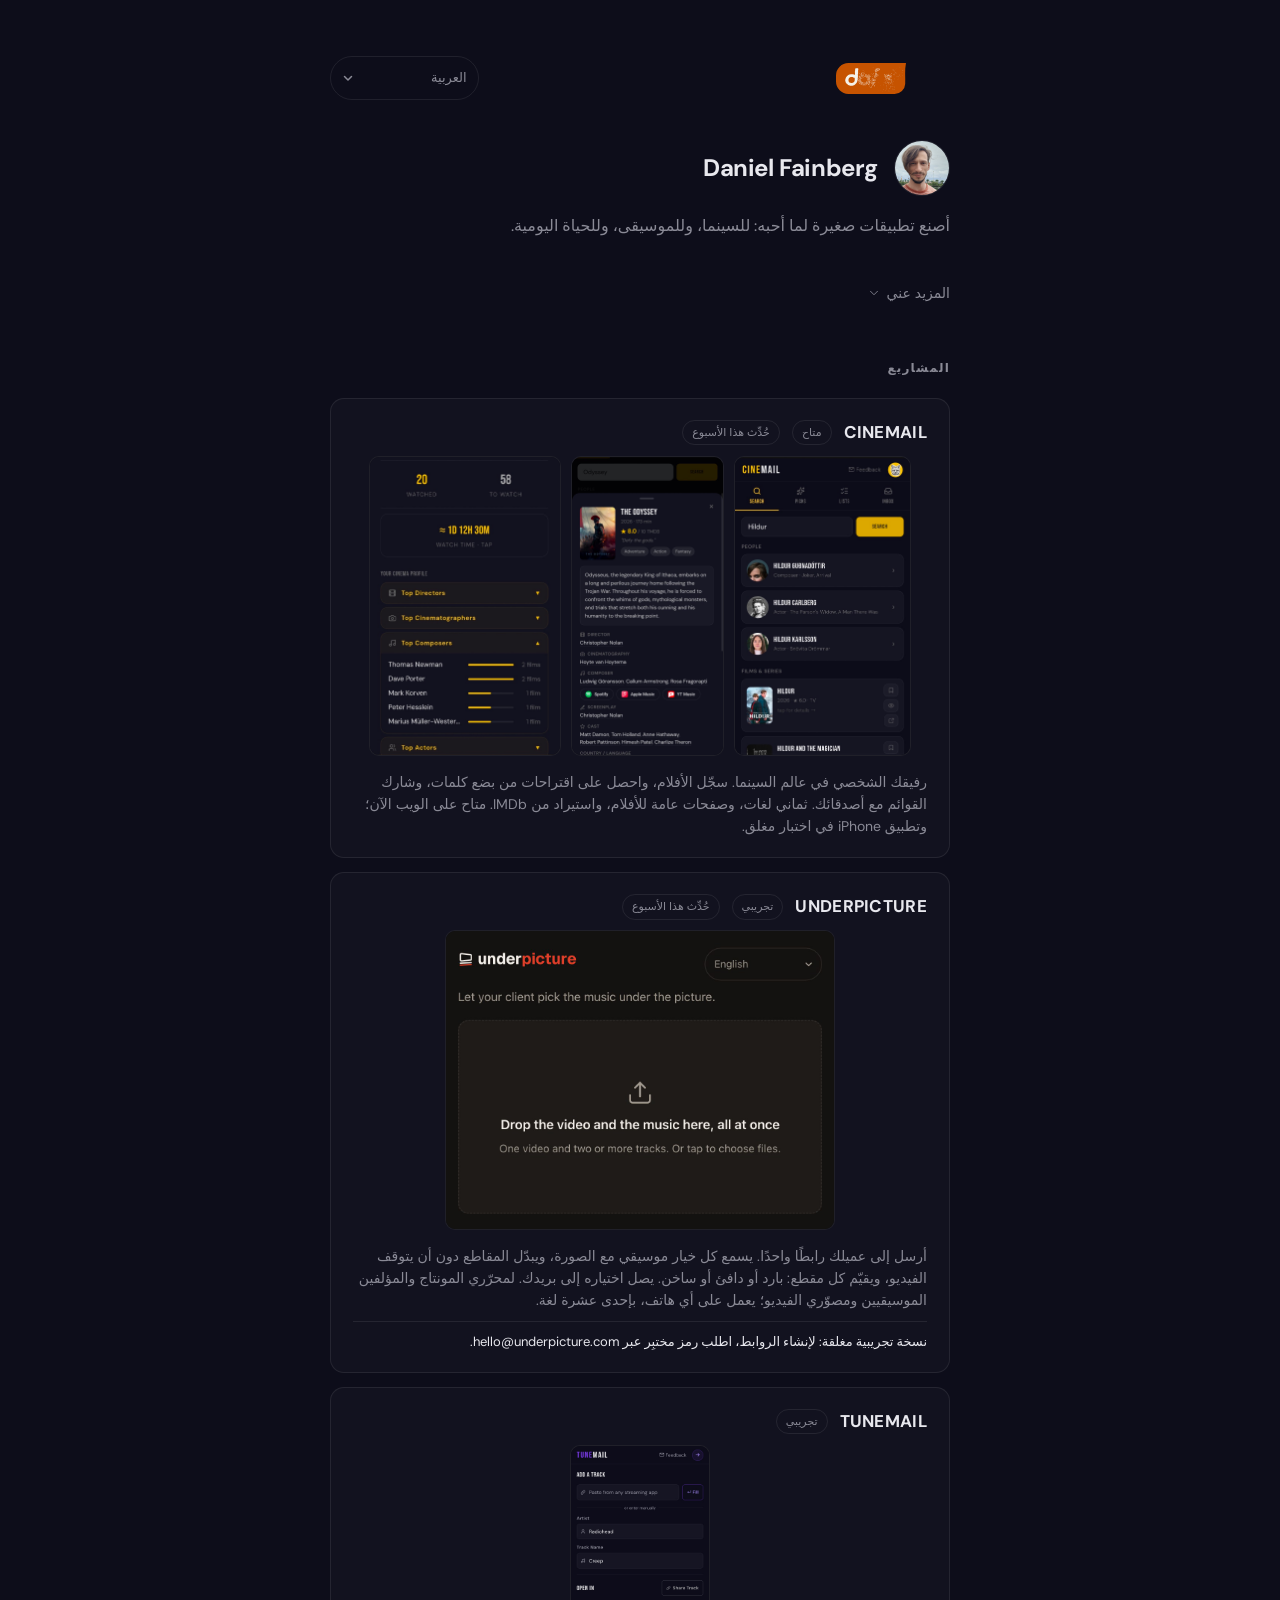
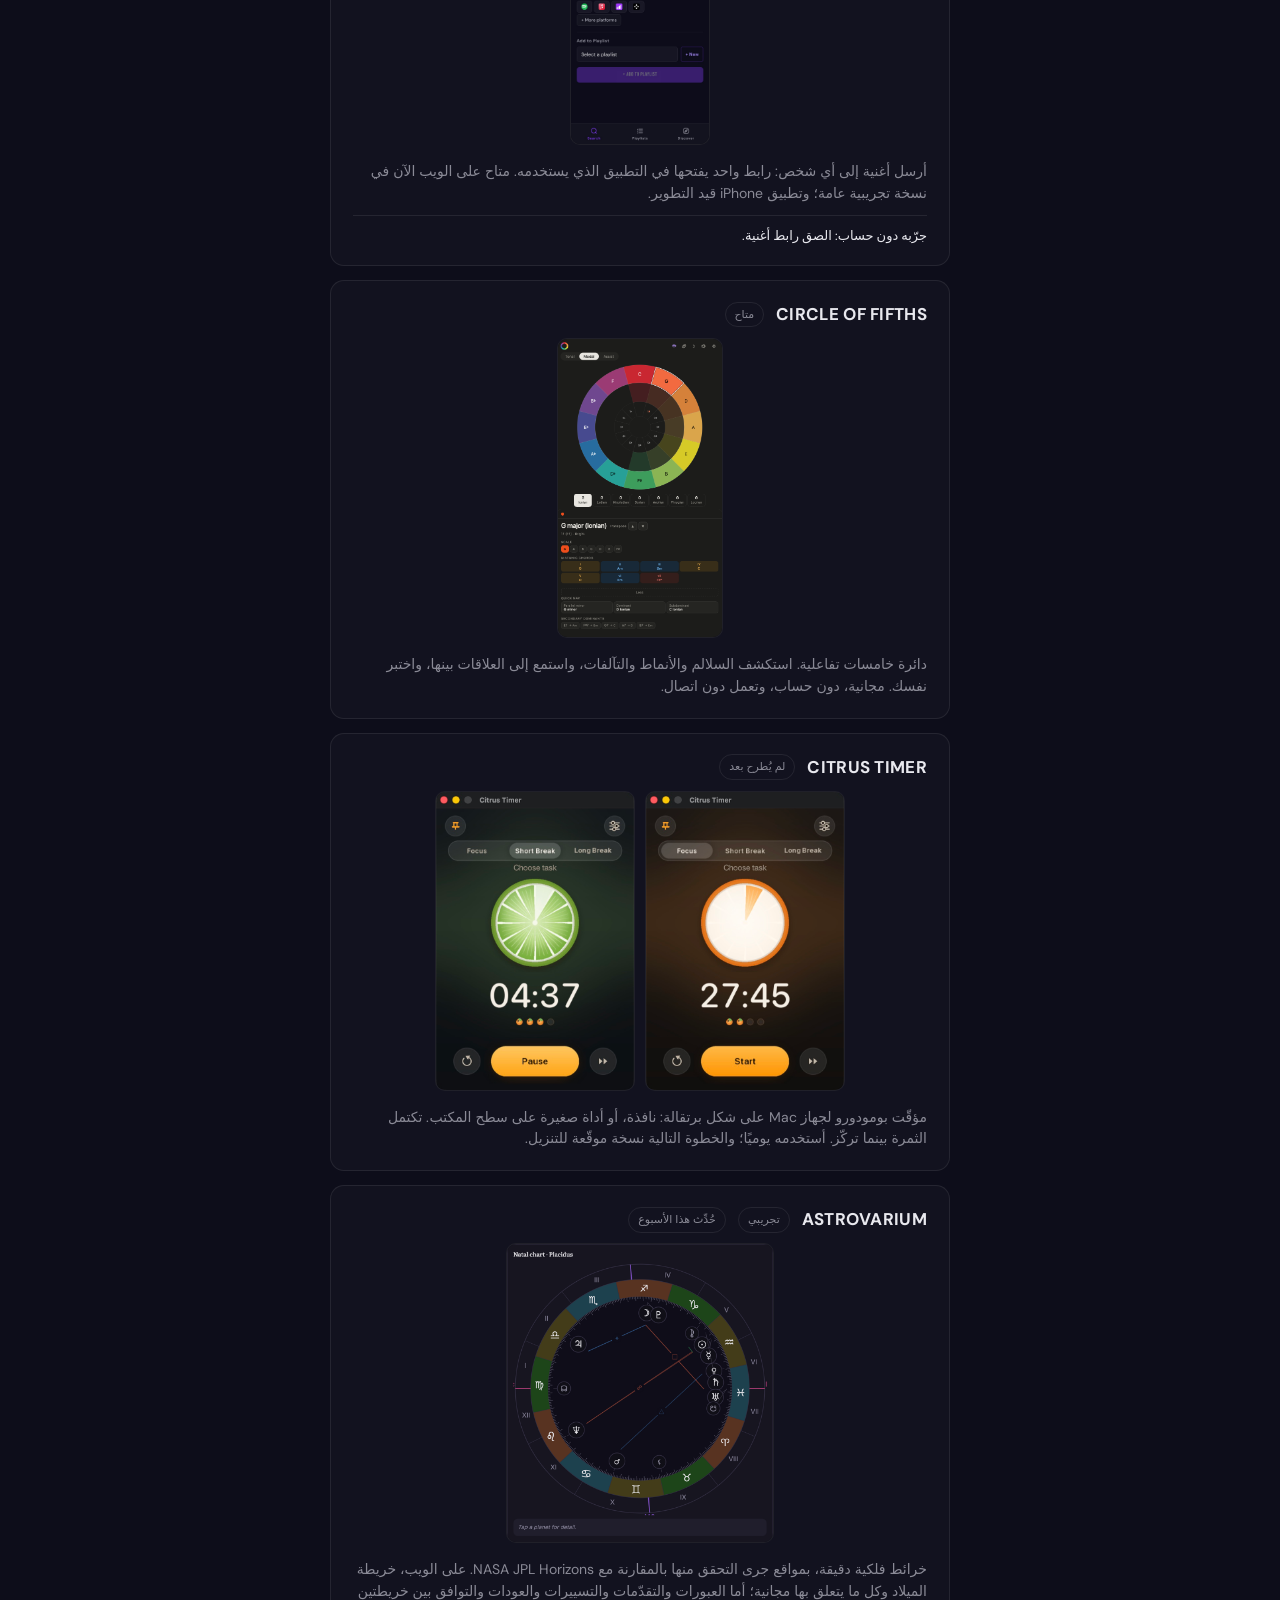
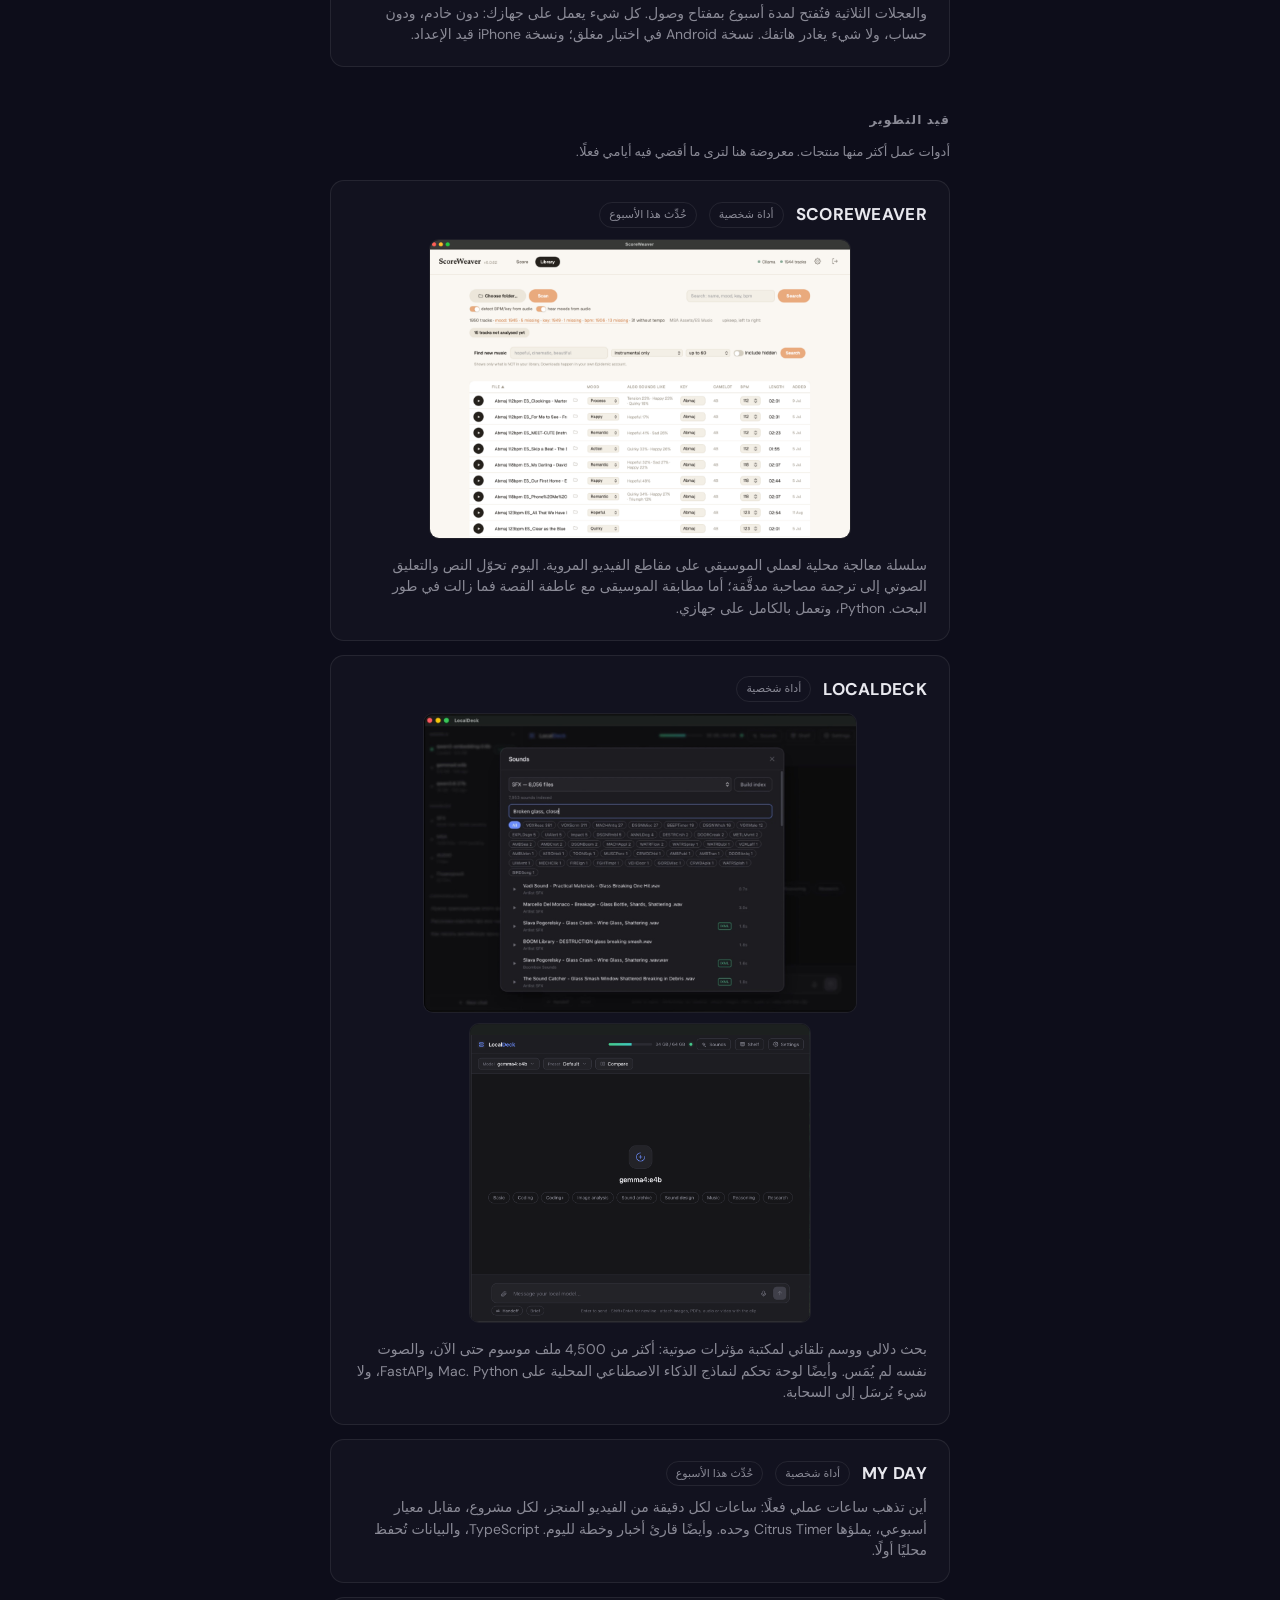
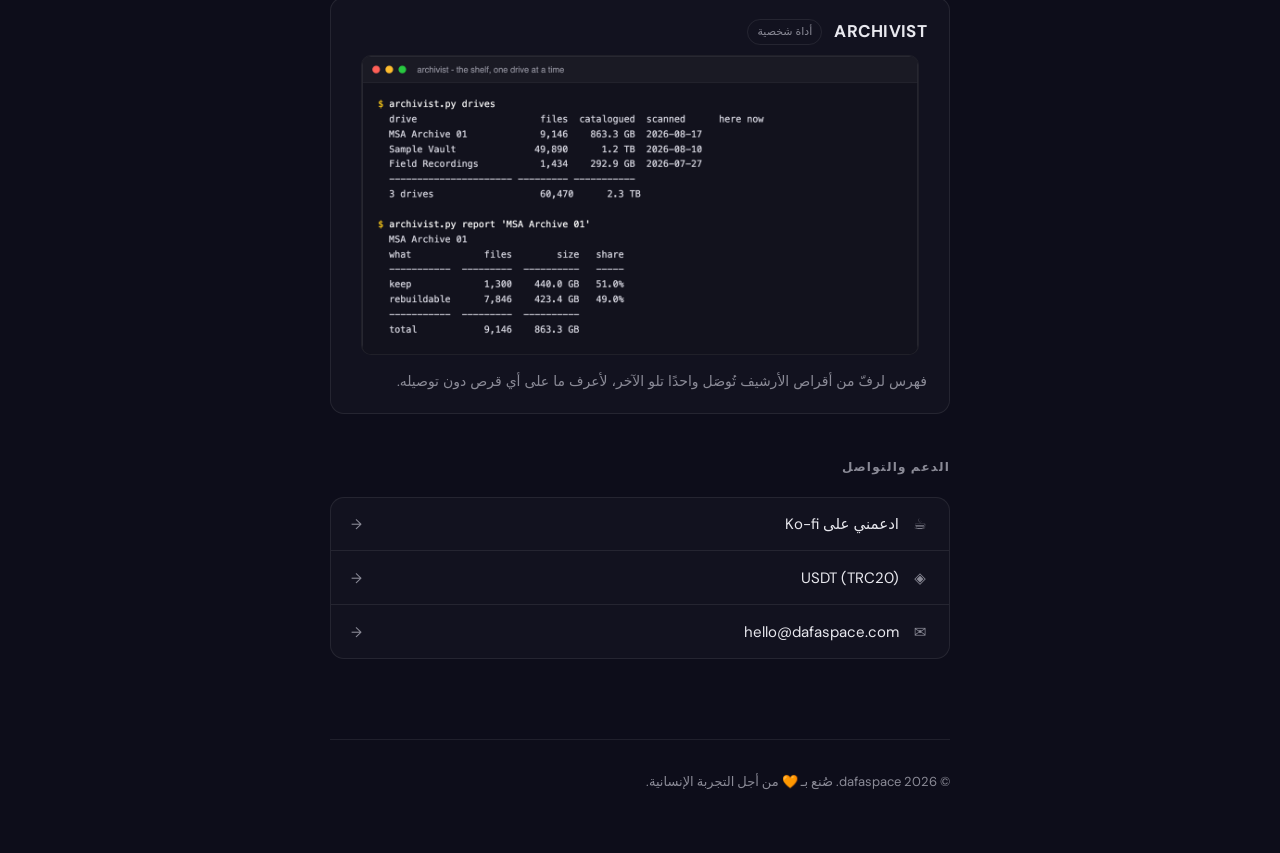
==== ar/index.html @ 5b8e1f84 "Arabic: the site's 13th language, right to left like Hebrew, system face until the partner font is a" ====
<!DOCTYPE html>
<html lang="ar" dir="rtl">
<head>
  <meta charset="UTF-8">
  <base href="../">
  <meta name="viewport" content="width=device-width, initial-scale=1.0">
  <meta name="description" data-t-attr="content:meta.description" content="Daniel Fainberg، مطوّر مستقل وفنان بصري. يبني تطبيقات صغيرة، كلٌّ منها لمهمة واحدة، تحت اسم dafaspace.">
  <meta property="og:title" data-t-attr="content:meta.title" content="dafaspace - Daniel Fainberg">
  <meta property="og:description" data-t-attr="content:meta.ogDescription" content="تطبيقات صغيرة من مطوّر مستقل واحد، كلٌّ منها لمهمة واحدة. السينما، ونظرية الموسيقى، وعلم التنجيم، وأدوات للموسيقيين.">
  <meta property="og:type" content="website">
  <meta property="og:url" content="https://dafaspace.com/ar/">
  <meta name="theme-color" content="#0d0d1a">
  <title data-t="meta.title">dafaspace - Daniel Fainberg</title>
  <link rel="icon" href="logo-mark.svg" type="image/svg+xml">

  <link rel="preconnect" href="https://fonts.googleapis.com">
  <link rel="preconnect" href="https://fonts.gstatic.com" crossorigin>
  <link href="https://fonts.googleapis.com/css2?family=DM+Sans:wght@400;500;600;700&display=swap" rel="stylesheet">
  <!-- Japanese glyphs (Noto Sans JP, 240 slices) load only for a Japanese page or a Japanese browser,
       whose language offer on / is written in Japanese. Every other page downloads nothing of it. -->
  <script>
    if (document.documentElement.lang === 'ja' || (navigator.languages || [navigator.language]).some(l => /^ja\b/i.test(l || ''))) {
      document.write('<link rel="stylesheet" href="fonts/ja.css">');
    }
  </script>

  <style>
    /* Script partners for DM Sans, which has no Cyrillic, Georgian, Hebrew or Japanese (Tastebook,
       approved by Dafa 3 Nov 2026, the same in Cinemail and Tunemail). Only the non-Latin files are
       self-hosted, each with its unicode-range, so an English page downloads none of them.
       Licences: fonts/OFL-*.txt. */
    @font-face {
      font-family: 'Geist';
      font-style: normal;
      font-weight: 400 700;
      font-display: swap;
      src: url(fonts/geist-cyrillic-ext-400-700.woff2) format('woff2');
      unicode-range: U+0460-052F, U+1C80-1C8A, U+20B4, U+2DE0-2DFF, U+A640-A69F, U+FE2E-FE2F;
    }
    @font-face {
      font-family: 'Geist';
      font-style: normal;
      font-weight: 400 700;
      font-display: swap;
      src: url(fonts/geist-cyrillic-400-700.woff2) format('woff2');
      unicode-range: U+0301, U+0400-045F, U+0490-0491, U+04B0-04B1, U+2116;
    }
    @font-face {
      font-family: 'Noto Sans Georgian';
      font-style: normal;
      font-weight: 400 700;
      font-stretch: 62.5% 100%;
      font-display: swap;
      src: url(fonts/noto-sans-georgian-georgian-400-700.woff2) format('woff2');
      unicode-range: U+0589, U+10A0-10FF, U+1C90-1CBA, U+1CBD-1CBF, U+205A, U+2D00-2D2F, U+2E31;
    }
    @font-face {
      font-family: 'IBM Plex Sans Hebrew';
      font-style: normal;
      font-weight: 400;
      font-display: swap;
      src: url(fonts/ibm-plex-sans-hebrew-hebrew-400.woff2) format('woff2');
      unicode-range: U+0307-0308, U+0590-05FF, U+200C-2010, U+20AA, U+25CC, U+FB1D-FB4F;
    }
    @font-face {
      font-family: 'IBM Plex Sans Hebrew';
      font-style: normal;
      font-weight: 700;
      font-display: swap;
      src: url(fonts/ibm-plex-sans-hebrew-hebrew-700.woff2) format('woff2');
      unicode-range: U+0307-0308, U+0590-05FF, U+200C-2010, U+20AA, U+25CC, U+FB1D-FB4F;
    }

    *, *::before, *::after { box-sizing: border-box; margin: 0; padding: 0; }

    :root {
      --bg: #0d0d1a;
      --text: #e8e8ee;
      --muted: #8a8a96;
      --accent: #D96512;
      --border: rgba(255,255,255,0.08);
      --card: rgba(255,255,255,0.025);
      --card-hover: rgba(255,255,255,0.045);
    }

    html, body {
      background: var(--bg);
      color: var(--text);
      font-family: 'DM Sans', 'Geist', 'Noto Sans Georgian', 'IBM Plex Sans Hebrew', 'Noto Sans JP', system-ui, -apple-system, BlinkMacSystemFont, sans-serif;
      font-size: 16px;
      line-height: 1.6;
      -webkit-font-smoothing: antialiased;
      -moz-osx-font-smoothing: grayscale;
    }

    body {
      min-height: 100vh;
      display: flex;
      justify-content: center;
      padding: 56px 24px 60px;
    }

    main {
      width: 100%;
      max-width: 620px;
    }

    /* Header */
    .logo {
      font-size: 14px;
      font-weight: 600;
      letter-spacing: 0.5px;
      color: var(--text);
      margin-bottom: 40px;
      display: inline-flex;
      align-items: center;
      gap: 8px;
    }
    .logo-dot {
      width: 8px;
      height: 8px;
      border-radius: 50%;
      background: var(--accent);
      display: inline-block;
    }


    /* Header row: the logo, and the language pill when the site has more than one language.
       The pill is Underpicture's (app/index.html, .lang-slot / select.lang), lifted whole:
       a native select, so a phone opens its own picker, with the chevron drawn here because
       the browser's own arrow cannot be placed. */
    .top { display: flex; align-items: center; justify-content: space-between; gap: 16px; margin-bottom: 40px; }
    .top .logo { margin-bottom: 0; }
    .lang-slot { position: relative; display: inline-flex; }
    .lang-slot[hidden] { display: none; }
    .lang-slot::after { content: ""; position: absolute; inset-inline-end: 12px; top: 50%; width: 12px; height: 12px;
      transform: translateY(-50%); pointer-events: none; background: var(--muted);
      -webkit-mask: url("data:image/svg+xml,%3Csvg xmlns='http://www.w3.org/2000/svg' viewBox='0 0 12 12'%3E%3Cpath d='M2.5 4.5 6 8l3.5-3.5' fill='none' stroke='black' stroke-width='1.5' stroke-linecap='round' stroke-linejoin='round'/%3E%3C/svg%3E") center / contain no-repeat;
              mask: url("data:image/svg+xml,%3Csvg xmlns='http://www.w3.org/2000/svg' viewBox='0 0 12 12'%3E%3Cpath d='M2.5 4.5 6 8l3.5-3.5' fill='none' stroke='black' stroke-width='1.5' stroke-linecap='round' stroke-linejoin='round'/%3E%3C/svg%3E") center / contain no-repeat; }
    select.lang { font: inherit; font-size: 13px; color: var(--muted); background: transparent; border: 1px solid var(--border);
      border-radius: 999px; padding-block: .5em; padding-inline: .9em 2.2em; min-height: 44px; max-width: 12em; cursor: pointer;
      -webkit-appearance: none; appearance: none; -webkit-tap-highlight-color: transparent; }
    select.lang:hover { color: var(--text); }
    select.lang option { color: #0d0d1a; }
    /* The browser sizes the pill on all twelve language names, so on the English page it would fetch the
       Cyrillic, Georgian and Hebrew files just for them. There the pill shows "English", so it skips
       the partners; the open list is drawn by the system in its own font anyway. */
    html[lang="en"] select.lang { font-family: 'DM Sans', system-ui, sans-serif; }

    /* The language offer, on "/" only: a quiet line in the reader's own language, never a redirect */
    .lang-offer { display: flex; align-items: center; gap: 12px; margin: -20px 0 28px;
      font-size: 14px; color: var(--muted); line-height: 1.4; }
    .lang-offer-text { flex: 0 1 auto; min-width: 0; }
    .lang-offer[hidden] { display: none; }
    .lang-offer button {
      display: inline-flex; align-items: center; justify-content: center;
      font: inherit; line-height: 1; min-height: 44px; padding: 0 .6em;
      background: none; border: 0; color: var(--text); cursor: pointer;
      -webkit-appearance: none; appearance: none; -webkit-tap-highlight-color: transparent;
      text-box: trim-both cap alphabetic;
    }
    .lang-offer .lang-offer-go { flex: none; border-bottom: 1px solid var(--border); min-height: 0; padding: 4px 0; }
    .lang-offer .lang-offer-close { flex: none; color: var(--muted); min-width: 44px; margin-inline-start: auto; }

    /* Hero */
    .hero {
      display: flex;
      align-items: center;
      gap: 16px;
      margin-bottom: 18px;
    }
    .avatar {
      width: 56px;
      height: 56px;
      border-radius: 50%;
      object-fit: cover;
      border: 1px solid var(--border);
      flex-shrink: 0;
    }
    h1 {
      font-size: 24px;
      font-weight: 700;
      letter-spacing: -0.4px;
      line-height: 1.2;
    }
    .tagline {
      font-size: 16px;
      color: var(--muted);
      margin-bottom: 32px;
      line-height: 1.55;
    }

    /* About paragraphs */
    .bio p {
      font-size: 15px;
      color: var(--text);
      margin-bottom: 12px;
      line-height: 1.65;
    }
    .bio p:last-child { margin-bottom: 0; }
    .bio a {
      color: var(--text);
      text-decoration: none;
      border-bottom: 1px solid var(--border);
      transition: border-color 0.15s ease;
    }
    .bio a:hover { border-color: var(--accent); }
    /* The rest of the bio folds away, so the first projects fit on a phone screen */
    .bio details { margin-top: 4px; }
    .bio summary {
      display: inline-flex;
      align-items: center;
      gap: 6px;
      min-height: 44px;
      font-size: 14px;
      color: var(--muted);
      cursor: pointer;
      list-style: none;
      -webkit-tap-highlight-color: transparent;
    }
    .bio summary::-webkit-details-marker { display: none; }
    .bio summary:hover { color: var(--text); }
    .bio summary svg { transition: transform 0.2s ease; }
    .bio details[open] summary svg { transform: rotate(180deg); }
    .bio details[open] summary { margin-bottom: 8px; }
    .bio summary .less, .bio details[open] summary .more { display: none; }
    .bio details[open] summary .less { display: inline; }

    /* Section */
    section { margin-top: 44px; }
    h2 {
      font-size: 12px;
      font-weight: 600;
      letter-spacing: 1.2px;
      text-transform: uppercase;
      color: var(--muted);
      margin-bottom: 20px;
    }
    /* Headings in the script partners: bold, and Georgian on its condensed width (family rule). */
    :lang(ka) h2, :lang(he) h2, :lang(ja) h2 { font-weight: 700; }
    :lang(ka) h2 { font-stretch: 62.5%; }

    /* Project card */
    .project {
      /* Flex column so the name can be read before the picture, without
         reordering the markup. */
      display: flex;
      flex-direction: column;
      padding: 20px 22px;
      background: var(--card);
      border: 1px solid var(--border);
      border-radius: 14px;
      text-decoration: none;
      color: var(--text);
      transition: background 0.2s ease, transform 0.2s ease;
      margin-bottom: 14px;
    }
    .project:hover {
      background: var(--card-hover);
      transform: translateY(-1px);
    }
    .project-head {
      display: flex;
      flex-wrap: wrap;                  /* a translated badge can be twice as long as the English */
      align-items: center;
      gap: 8px 12px;
      margin-bottom: 10px;
    }
    .project-logo {
      font-size: 17px;
      font-weight: 700;
      letter-spacing: 0.3px;
    }
    .project-logo, .project-logo span { color: var(--text); }
    .project-status {
      white-space: nowrap;
      font-size: 11px;
      color: var(--muted);
      padding: 3px 9px;
      border: 1px solid var(--border);
      border-radius: 100px;
      font-weight: 500;
    }
    .project-desc {
      font-size: 14px;
      color: var(--muted);
      line-height: 1.55;
    }
    .project-note {
      font-size: 13px;
      color: var(--text);
      margin-top: 10px;
      padding-top: 10px;
      border-top: 1px solid var(--border);
      line-height: 1.5;
    }
    /* Non-clickable card, for work with nothing public to link to yet */
    .project--static { cursor: default; }
    .project--static:hover { background: var(--card); transform: none; }

    /* Reading order inside a card: name first, then the picture, then the
       words. Set here rather than in the markup so the source stays plain. */
    .project-head  { order: 1; }
    .project-shot,
    .project-shots,
    .project > a   { order: 2; }
    .project-desc  { order: 3; }
    .project-note  { order: 4; }

    /* Screenshot. Height-capped so a card stays scannable: nine full-height
       captures made the page a very long scroll. Shown whole, never cropped -
       cropping cut off the parts of an interface that say what the app does. */
    .project-shot {
      display: block;
      width: auto;
      max-width: 100%;
      max-height: 300px;
      height: auto;
      border-radius: 10px;
      border: 1px solid var(--border);
      margin: 0 auto 16px;
      background: rgba(0,0,0,0.25);
      object-fit: contain;
    }
    .project > a { text-decoration: none; }

    /* Frames that only make sense together, in one row. */
    .project-shots {
      display: flex;
      gap: 10px;
      justify-content: center;
      align-items: flex-start;
      margin-bottom: 16px;
    }
    .project-shots .project-shot {
      margin: 0;
      min-width: 0;
      max-height: 300px;
    }
    /* Stacked frames, for wide captures that would be unreadable side by side. */
    .project-shots--stack { flex-direction: column; align-items: center; }
    .section-note {
      font-size: 13px;
      color: var(--muted);
      margin: -8px 0 18px;
      line-height: 1.55;
    }

    /* Freshness badge. Hidden by default; the weekly script turns on only the
       projects that actually moved, by writing selectors into the block below.
       Deliberately NOT a "last updated" date: a finished, stable app would then
       look abandoned, while an absent badge claims nothing at all. */
    .fresh {
      display: none;
      font-size: 11px;
      font-weight: 500;
      color: var(--muted);
      padding: 3px 9px;
      border: 1px solid var(--border);
      border-radius: 100px;
      white-space: nowrap;
    }

    /* Connect / Support links */
    .links {
      display: flex;
      flex-direction: column;
      gap: 1px;
      border: 1px solid var(--border);
      border-radius: 14px;
      overflow: hidden;
      background: var(--card);
    }
    .links a {
      display: flex;
      align-items: center;
      justify-content: space-between;
      padding: 14px 20px;
      color: var(--text);
      text-decoration: none;
      font-size: 15px;
      transition: background 0.15s ease;
      border-bottom: 1px solid var(--border);
    }
    .links a:last-child { border-bottom: none; }
    .links a:hover { background: var(--card-hover); }
    .links .label { display: flex; align-items: center; gap: 12px; }
    .links .label-icon {
      width: 18px; height: 18px;
      display: inline-flex;
      align-items: center; justify-content: center;
      color: var(--muted);
    }
    .links .arrow {
      color: var(--muted);
      font-size: 14px;
      transition: transform 0.15s ease, color 0.15s ease;
    }
    .links a:hover .arrow { transform: translateX(2px); color: var(--text); }

    /* Footer */
    footer {
      margin-top: 80px;
      padding-top: 32px;
      border-top: 1px solid var(--border);
      font-size: 13px;
      color: var(--muted);
      line-height: 1.6;
    }
    footer a { color: var(--muted); text-decoration: none; border-bottom: 1px solid var(--border); }
    footer a:hover { color: var(--text); border-color: var(--text); }

    /* Mobile */
    @media (max-width: 600px) {
      body { padding: 48px 20px 40px; }
      .top { margin-bottom: 44px; }
      .tagline { font-size: 16px; }
      section { margin-top: 44px; }
    }
  </style>

  <!-- Generated from index.html by tools/i18n.mjs. Edit index.html and i18n/ar.json, not this file. -->
  <!-- I18N:START - written by tools/i18n.mjs build. Do not hand-edit inside. -->
  <link rel="canonical" href="https://dafaspace.com/ar/">
  <link rel="alternate" hreflang="en" href="https://dafaspace.com/">
  <link rel="alternate" hreflang="ru" href="https://dafaspace.com/ru/">
  <link rel="alternate" hreflang="uk" href="https://dafaspace.com/uk/">
  <link rel="alternate" hreflang="ka" href="https://dafaspace.com/ka/">
  <link rel="alternate" hreflang="es" href="https://dafaspace.com/es/">
  <link rel="alternate" hreflang="pt-BR" href="https://dafaspace.com/pt-BR/">
  <link rel="alternate" hreflang="fr" href="https://dafaspace.com/fr/">
  <link rel="alternate" hreflang="de" href="https://dafaspace.com/de/">
  <link rel="alternate" hreflang="it" href="https://dafaspace.com/it/">
  <link rel="alternate" hreflang="tr" href="https://dafaspace.com/tr/">
  <link rel="alternate" hreflang="ja" href="https://dafaspace.com/ja/">
  <link rel="alternate" hreflang="he" href="https://dafaspace.com/he/">
  <link rel="alternate" hreflang="ar" href="https://dafaspace.com/ar/">
  <link rel="alternate" hreflang="x-default" href="https://dafaspace.com/">
  <script>window.SITE_LANGS = [{"code":"en","name":"English","dir":"ltr","path":"/"},{"code":"ru","name":"Русский","dir":"ltr","path":"/ru/","offer":{"text":"Открыть эту страницу на русском?","yes":"Открыть","close":"Закрыть"}},{"code":"uk","name":"Українська","dir":"ltr","path":"/uk/","offer":{"text":"Відкрити цю сторінку українською?","yes":"Відкрити","close":"Закрити"}},{"code":"ka","name":"ქართული","dir":"ltr","path":"/ka/","offer":{"text":"გავხსნა ეს გვერდი ქართულად?","yes":"გახსნა","close":"დახურვა"}},{"code":"es","name":"Español","dir":"ltr","path":"/es/","offer":{"text":"¿Abrir esta página en español?","yes":"Abrir","close":"Cerrar"}},{"code":"pt-BR","name":"Português (Brasil)","dir":"ltr","path":"/pt-BR/","offer":{"text":"Abrir esta página em português?","yes":"Abrir","close":"Fechar"}},{"code":"fr","name":"Français","dir":"ltr","path":"/fr/","offer":{"text":"Ouvrir cette page en français ?","yes":"Ouvrir","close":"Fermer"}},{"code":"de","name":"Deutsch","dir":"ltr","path":"/de/","offer":{"text":"Diese Seite auf Deutsch öffnen?","yes":"Öffnen","close":"Schließen"}},{"code":"it","name":"Italiano","dir":"ltr","path":"/it/","offer":{"text":"Aprire questa pagina in italiano?","yes":"Apri","close":"Chiudi"}},{"code":"tr","name":"Türkçe","dir":"ltr","path":"/tr/","offer":{"text":"Bu sayfa Türkçe açılsın mı?","yes":"Aç","close":"Kapat"}},{"code":"ja","name":"日本語","dir":"ltr","path":"/ja/","offer":{"text":"このページを日本語で開きますか？","yes":"開く","close":"閉じる"}},{"code":"he","name":"עברית","dir":"rtl","path":"/he/","offer":{"text":"לפתוח את הדף הזה בעברית?","yes":"פתיחה","close":"סגירה"}},{"code":"ar","name":"العربية","dir":"rtl","path":"/ar/","offer":{"text":"هل تريد فتح هذه الصفحة بالعربية؟","yes":"فتح","close":"إغلاق"}}]</script>
  <!-- I18N:END -->

  <!-- FRESH:START - written weekly by _portfolio/site-weekly.mjs. Do not hand-edit
       inside; edit the badge style above, or the script, instead. -->
  <style id="fresh-rules">
#p-cinemail .fresh,
#p-underpicture .fresh,
#p-astrotrip .fresh,
#p-scoreweaver .fresh,
#p-myday .fresh { display: inline-flex }
  </style>
  <!-- FRESH:END -->
</head>
<body>
  <main>

    <div class="top">
      <div class="logo"><span id="logo" aria-label="dafaspace"></span></div>
      <span class="lang-slot" hidden data-label="اللغة" data-t-attr="data-label:lang.label"></span>
    </div>
    <div class="lang-offer" hidden>
      <span class="lang-offer-text" data-t="offer.text">هل تريد فتح هذه الصفحة بالعربية؟</span>
      <button type="button" class="lang-offer-go" data-t="offer.yes">فتح</button>
      <button type="button" class="lang-offer-close" aria-label="إغلاق" data-t-attr="aria-label:offer.close"><svg width="14" height="14" viewBox="0 0 24 24" fill="none" stroke="currentColor" stroke-width="1.5" stroke-linecap="round" aria-hidden="true"><path d="M6 6l12 12M18 6L6 18"/></svg></button>
    </div>

    <div class="hero">
      <img class="avatar" src="photo.jpg" alt="Daniel Fainberg">
      <h1>Daniel Fainberg</h1>
    </div>
    <p class="tagline" data-t="tagline">أصنع تطبيقات صغيرة لما أحبه: للسينما، وللموسيقى، وللحياة اليومية.</p>

    <div class="bio">
      <details>
        <summary><span class="more" data-t="bio.more">المزيد عني</span><span class="less" data-t="bio.less">عرض أقل</span><svg width="14" height="14" viewBox="0 0 24 24" fill="none" stroke="currentColor" stroke-width="1.5" stroke-linecap="round" stroke-linejoin="round" aria-hidden="true"><path d="M6 9l6 6 6-6"/></svg></summary>
      <p data-t="bio.background">جئت من عالم الصورة: التصوير الفوتوغرافي، وتصوير الفيديو، وفن الفيديو للعروض المسرحية. أمضيت سنوات أراقب بفضول كيف تحمل الصورة والصوت والإيقاع التجربة الإنسانية والعاطفة والإحساس.</p>
      <p data-t="bio.youtube">أعمل منذ خمس سنوات مصمّمًا للصوت ومحرّرًا للموسيقى في قناة على YouTube نما عدد مشتركيها إلى 27 مليونًا.</p>
      <p data-t="bio.study">أدرس حاليًا في برنامج الماجستير <strong>MA Professional Media Composition</strong> في Arts University Bournemouth، حيث أتعلّم تأليف الموسيقى للأفلام.</p>
      <p data-t="bio.dafaspace">تحت اسم <strong>dafaspace</strong> أصنع تطبيقات أودّ أن أستخدمها بنفسي، وأستخدمها فعلًا كل يوم. يسعدني حقًا أن أرى تطبيقاتي تجعل حياة أحدهم أسهل قليلًا أو أكثر بهجة. أؤمن بالناس وبالتواصل الإنساني الحقيقي، لذلك لا شيء يسعدني أكثر من أن يجد أشخاص متقاربون في الروح بعضهم بعضًا، فتحدث تلك المعجزة الصغيرة للقاء الحقيقي.</p>
      <p data-t="bio.contact">أسئلة عن التطبيقات، أو فكرة للعمل معًا؟ راسلني عبر <a href="mailto:hello@dafaspace.com">hello@dafaspace.com</a>. أقرأ كل رسالة.</p>
      </details>
    </div>

    <section>
      <h2 data-t="sec.projects">المشاريع</h2>

      <a id="p-cinemail" class="project" href="https://cinemail.app" target="_blank" rel="noopener">
        <div class="project-shots">
          <img class="project-shot" data-t-attr="alt:cinemail.shot1" src="shots/cinemail1.jpg" alt="البحث عن Hildur في Cinemail: نتائج الأشخاص وأولها المؤلفة الموسيقية Hildur Gudnadottir، تليها الأفلام والمسلسلات المطابقة" loading="lazy" width="1080" height="1835">
          <img class="project-shot" data-t-attr="alt:cinemail.shot2" src="shots/cinemail.jpg" alt="صفحة فيلم في Cinemail تعرض الملصق والتقييم والملخص والمخرج ومدير التصوير والمؤلفين الموسيقيين، مع روابط للموسيقى التصويرية على Spotify وApple Music وYouTube Music" loading="lazy" width="608" height="1200">
          <img class="project-shot" data-t-attr="alt:cinemail.shot3" src="shots/cinemail2.jpg" alt="ملف المشاهدة في Cinemail: الأفلام التي شوهدت والتي تنتظر المشاهدة، وإجمالي وقت المشاهدة، وترتيب المؤلفين الموسيقيين الأكثر حضورًا في ما شاهده المستخدم" loading="lazy" width="765" height="1200">
        </div>
        <div class="project-head">
          <div class="project-logo"><span>CINE</span>MAIL</div>
          <div class="project-status" data-t="status.live">متاح</div>
          <div class="fresh" data-t="badge.fresh">حُدِّث هذا الأسبوع</div>
        </div>
        <div class="project-desc" data-t="cinemail.desc">رفيقك الشخصي في عالم السينما. سجّل الأفلام، واحصل على اقتراحات من بضع كلمات، وشارك القوائم مع أصدقائك. ثماني لغات، وصفحات عامة للأفلام، واستيراد من IMDb. متاح على الويب الآن؛ وتطبيق iPhone في اختبار مغلق.</div>
      </a>

      <a id="p-underpicture" class="project" href="https://underpicture.com" target="_blank" rel="noopener">
        <img class="project-shot" data-t-attr="alt:underpicture.shot1" src="shots/underpicture.jpg" alt="شاشة البداية في Underpicture: أفلت فيديو واحدًا ومقطعين موسيقيين أو أكثر دفعة واحدة لإنشاء رابط للعميل" loading="lazy" width="1040" height="800">
        <div class="project-head">
          <div class="project-logo"><span>UNDER</span>PICTURE</div>
          <div class="project-status" data-t="status.beta">تجريبي</div>
          <div class="fresh" data-t="badge.fresh">حُدِّث هذا الأسبوع</div>
        </div>
        <div class="project-desc" data-t="underpicture.desc">أرسل إلى عميلك رابطًا واحدًا. يسمع كل خيار موسيقي مع الصورة، ويبدّل المقاطع دون أن يتوقف الفيديو، ويقيّم كل مقطع: بارد أو دافئ أو ساخن. يصل اختياره إلى بريدك. لمحرّري المونتاج والمؤلفين الموسيقيين ومصوّري الفيديو؛ يعمل على أي هاتف، بإحدى عشرة لغة.</div>
        <div class="project-note" data-t="underpicture.note">نسخة تجريبية مغلقة: لإنشاء الروابط، اطلب رمز مختبِر عبر hello@underpicture.com.</div>
      </a>

      <a id="p-tunemail" class="project" href="https://tunemail.app" target="_blank" rel="noopener">
        <img class="project-shot" data-t-attr="alt:tunemail.shot1" src="shots/tunemail.jpg" alt="Tunemail على الهاتف: رابط Spotify ملصوق تحوّل إلى أغنية Creep لفرقة Radiohead، مع أزرار لفتح الأغنية نفسها في Spotify وApple Music وDeezer وTidal" loading="lazy" width="780" height="1688">
        <div class="project-head">
          <div class="project-logo"><span>TUNE</span>MAIL</div>
          <div class="project-status" data-t="status.beta">تجريبي</div>
          <div class="fresh" data-t="badge.fresh">حُدِّث هذا الأسبوع</div>
        </div>
        <div class="project-desc" data-t="tunemail.desc">أرسل أغنية إلى أي شخص: رابط واحد يفتحها في التطبيق الذي يستخدمه. متاح على الويب الآن في نسخة تجريبية عامة؛ وتطبيق iPhone قيد التطوير.</div>
        <div class="project-note" data-t="tunemail.note">جرّبه دون حساب: الصق رابط أغنية.</div>
      </a>

      <a id="p-fifths" class="project" href="https://dafaspace.github.io/fifths/" target="_blank" rel="noopener">
        <img class="project-shot" data-t-attr="alt:fifths.shot1" src="shots/fifths.png" alt="واجهة Another Circle Of Fifths في عرض الأنماط الكنسية: عجلة ملوّنة للسلالم، والأنماط السبعة من صول، والسلّم والتآلفات الدياتونية والتآلفات المسيطرة الثانوية لصول الأيوني" loading="lazy" width="538" height="981">
        <div class="project-head">
          <div class="project-logo"><span>CIRCLE</span> OF FIFTHS</div>
          <div class="project-status" data-t="status.live">متاح</div>
          <div class="fresh" data-t="badge.fresh">حُدِّث هذا الأسبوع</div>
        </div>
        <div class="project-desc" data-t="fifths.desc">دائرة خامسات تفاعلية. استكشف السلالم والأنماط والتآلفات، واستمع إلى العلاقات بينها، واختبر نفسك. مجانية، دون حساب، وتعمل دون اتصال.</div>
      </a>

      <div id="p-citrus" class="project project--static">
        <div class="project-shots">
          <img class="project-shot" data-t-attr="alt:citrus.shot1" src="shots/citrus-focus.jpg" alt="Citrus Timer في وضع التركيز: شريحة برتقال تمتلئ باتجاه عقارب الساعة، والمتبقي 27 دقيقة و45 ثانية" loading="lazy" width="597" height="900">
          <img class="project-shot" data-t-attr="alt:citrus.shot2" src="shots/citrus-break.jpg" alt="Citrus Timer في استراحة قصيرة: تحوّلت الثمرة إلى ليمون أخضر، والمتبقي 4 دقائق و37 ثانية" loading="lazy" width="597" height="900">
        </div>
        <div class="project-head">
          <div class="project-logo"><span>CITRUS</span> TIMER</div>
          <div class="project-status" data-t="status.notReleased">لم يُطرح بعد</div>
          <div class="fresh" data-t="badge.fresh">حُدِّث هذا الأسبوع</div>
        </div>
        <div class="project-desc" data-t="citrus.desc">مؤقّت بومودورو لجهاز Mac على شكل برتقالة: نافذة، أو أداة صغيرة على سطح المكتب. تكتمل الثمرة بينما تركّز. أستخدمه يوميًا؛ والخطوة التالية نسخة موقّعة للتنزيل.</div>
      </div>


      <a id="p-astrotrip" class="project" href="https://astrovarium.com/" target="_blank" rel="noopener">
        <img class="project-shot" data-t-attr="alt:astrotrip.shot1" src="shots/astrotrip.png" alt="خريطة ميلاد في Astrovarium بنظام بلاسيدوس للبيوت، تُظهر دائرة الأبراج ورؤوس البيوت ومواقع الكواكب وخطوط الجوانب" loading="lazy" width="900" height="1010">
        <div class="project-head">
          <div class="project-logo"><span>ASTRO</span>VARIUM</div>
          <div class="project-status" data-t="status.beta">تجريبي</div>
          <div class="fresh" data-t="badge.fresh">حُدِّث هذا الأسبوع</div>
        </div>
        <div class="project-desc" data-t="astrotrip.desc">خرائط فلكية دقيقة، بمواقع جرى التحقق منها بالمقارنة مع NASA JPL Horizons. على الويب، خريطة الميلاد وكل ما يتعلق بها مجانية؛ أما العبورات والتقدّمات والتسييرات والعودات والتوافق بين خريطتين والعجلات الثلاثية فتُفتح لمدة أسبوع بمفتاح وصول. كل شيء يعمل على جهازك: دون خادم، ودون حساب، ولا شيء يغادر هاتفك. نسخة Android في اختبار مغلق؛ ونسخة iPhone قيد الإعداد.</div>
      </a>


    </section>

    <section>
      <h2 data-t="sec.dev">قيد التطوير</h2>
      <p class="section-note" data-t="sec.devNote">أدوات عمل أكثر منها منتجات. معروضة هنا لترى ما أقضي فيه أيامي فعلًا.</p>

      <div id="p-scoreweaver" class="project project--static">
        <a href="shots/scoreweaver.png" target="_blank" rel="noopener" title="فتح بالحجم الكامل" data-t-attr="title:common.openFull">
          <img class="project-shot" data-t-attr="alt:scoreweaver.shot1" src="shots/scoreweaver.png" alt="مكتبة ScoreWeaver: 1,950 مقطعًا محلَّلًا في جدول يعرض المزاج المكتشف، وقراءات بديلة للمزاج بنسب ثقة، والسلّم، ورمز Camelot، وBPM، والمدة" loading="lazy" width="1200" height="850">
        </a>
        <div class="project-head">
          <div class="project-logo"><span>SCORE</span>WEAVER</div>
          <div class="project-status" data-t="status.private">أداة شخصية</div>
          <div class="fresh" data-t="badge.fresh">حُدِّث هذا الأسبوع</div>
        </div>
        <div class="project-desc" data-t="scoreweaver.desc">سلسلة معالجة محلية لعملي الموسيقي على مقاطع الفيديو المروية. اليوم تحوّل النص والتعليق الصوتي إلى ترجمة مصاحبة مدقَّقة؛ أما مطابقة الموسيقى مع عاطفة القصة فما زالت في طور البحث. Python، وتعمل بالكامل على جهازي.</div>
      </div>

      <div id="p-localdeck" class="project project--static">
        <div class="project-shots project-shots--stack">
          <a href="shots/localdeck2.jpg" target="_blank" rel="noopener" title="فتح بالحجم الكامل" data-t-attr="title:common.openFull">
            <img class="project-shot" data-t-attr="alt:localdeck.shot1" src="shots/localdeck2.jpg" alt="البحث في مكتبة مؤثرات صوتية في LocalDeck بوصف الصوت: عبارة broken glass, close تُرجع الملفات المطابقة من بين 7,953 ملفًا مفهرسًا، مجمّعة حسب الفئة" loading="lazy" width="1200" height="827">
          </a>
          <a href="shots/localdeck.png" target="_blank" rel="noopener" title="فتح بالحجم الكامل" data-t-attr="title:common.openFull">
            <img class="project-shot" data-t-attr="alt:localdeck.shot2" src="shots/localdeck.png" alt="LocalDeck: نموذج محلي محمَّل مع عرض استخدام الذاكرة، وأوضاع جاهزة لأرشيف الصوت، وتصميم الصوت، والموسيقى، والاستدلال، والبحث" loading="lazy" width="1200" height="1050">
          </a>
        </div>
        <div class="project-head">
          <div class="project-logo"><span>LOCAL</span>DECK</div>
          <div class="project-status" data-t="status.private">أداة شخصية</div>
          <div class="fresh" data-t="badge.fresh">حُدِّث هذا الأسبوع</div>
        </div>
        <div class="project-desc" data-t="localdeck.desc">بحث دلالي ووسم تلقائي لمكتبة مؤثرات صوتية: أكثر من 4,500 ملف موسوم حتى الآن، والصوت نفسه لم يُمَس. وأيضًا لوحة تحكم لنماذج الذكاء الاصطناعي المحلية على Mac. Python وFastAPI، ولا شيء يُرسَل إلى السحابة.</div>
      </div>

      <div id="p-myday" class="project project--static">
        <div class="project-head">
          <div class="project-logo"><span>MY</span> DAY</div>
          <div class="project-status" data-t="status.private">أداة شخصية</div>
          <div class="fresh" data-t="badge.fresh">حُدِّث هذا الأسبوع</div>
        </div>
        <div class="project-desc" data-t="myday.desc">أين تذهب ساعات عملي فعلًا: ساعات لكل دقيقة من الفيديو المنجز، لكل مشروع، مقابل معيار أسبوعي، يملؤها Citrus Timer وحده. وأيضًا قارئ أخبار وخطة لليوم. TypeScript، والبيانات تُحفظ محليًا أولًا.</div>
      </div>

      <div id="p-archivist" class="project project--static">
        <a href="shots/archivist.png" target="_blank" rel="noopener" title="فتح بالحجم الكامل" data-t-attr="title:common.openFull">
          <img class="project-shot" data-t-attr="alt:archivist.shot1" src="shots/archivist.png" alt="Archivist في الطرفية: قائمة بالأقراص المفهرسة مع عدد الملفات وأحجامها، وتقرير لكل قرص يقسم محتواه إلى ما يجب الاحتفاظ به وما يمكن إعادة بنائه" loading="lazy" width="1200" height="643">
        </a>
        <div class="project-head">
          <div class="project-logo"><span>ARCHIV</span>IST</div>
          <div class="project-status" data-t="status.private">أداة شخصية</div>
          <div class="fresh" data-t="badge.fresh">حُدِّث هذا الأسبوع</div>
        </div>
        <div class="project-desc" data-t="archivist.desc">فهرس لرفّ من أقراص الأرشيف تُوصَل واحدًا تلو الآخر، لأعرف ما على أي قرص دون توصيله.</div>
      </div>
    </section>

    <section>
      <h2 data-t="sec.support">الدعم والتواصل</h2>
      <div class="links">
        <a href="https://ko-fi.com/dafaspace" target="_blank" rel="noopener">
          <span class="label">
            <span class="label-icon">☕</span>
            <span data-t="support.kofi">ادعمني على Ko-fi</span>
          </span>
          <span class="arrow">→</span>
        </a>
        <a href="#" onclick="copyUSDT(event)" id="usdt-link" data-copied="تم النسخ" data-prompt="انسخ عنوان USDT (TRC20):" data-t-attr="data-copied:support.copied,data-prompt:support.copyPrompt">
          <span class="label">
            <span class="label-icon">◈</span>
            <span id="usdt-label">USDT (TRC20)</span>
          </span>
          <span class="arrow">→</span>
        </a>
        <a href="mailto:hello@dafaspace.com">
          <span class="label">
            <span class="label-icon">✉</span>
            hello@dafaspace.com
          </span>
          <span class="arrow">→</span>
        </a>
      </div>
    </section>

    <footer>
      © <span id="year">2026</span> dafaspace. <span data-t="footer.made">صُنع بـ 🧡 من أجل التجربة الإنسانية.</span>
    </footer>

  </main>

  <script>
    document.getElementById('year').textContent = new Date().getFullYear();

    const USDT_ADDRESS = "TJ5kerJVe92YZDpqoyEKPqix2MWMmsr5bk";

    function copyUSDT(e) {
      e.preventDefault();
      const link = e.currentTarget;
      navigator.clipboard.writeText(USDT_ADDRESS).then(() => {
        const lbl = document.getElementById('usdt-label');
        const orig = lbl.textContent;
        lbl.textContent = link.dataset.copied + " ✓ " + USDT_ADDRESS.slice(0, 6) + "…" + USDT_ADDRESS.slice(-4);
        setTimeout(() => { lbl.textContent = orig; }, 2500);
      }).catch(() => {
        prompt(link.dataset.prompt, USDT_ADDRESS);
      });
    }
  </script>
  <script>
    // Languages (see CLAUDE.md, Languages). SITE_LANGS is written by tools/i18n.mjs into the
    // I18N block above: every language that has a page, with its name, path and offer words.
    (function () {
      const L = window.SITE_LANGS || [], here = document.documentElement.lang;
      if (L.length < 2) return;
      const slot = document.querySelector('.lang-slot');
      const sel = document.createElement('select');
      sel.className = 'lang';
      sel.setAttribute('aria-label', slot.dataset.label);
      sel.innerHTML = L.map(l => `<option value="${l.code}" lang="${l.code}" dir="${l.dir}">${l.name}</option>`).join('');
      sel.value = here;
      sel.addEventListener('change', () => {
        try { localStorage.setItem('dafaspace:lang', sel.value); } catch {}
        location.href = L.find(l => l.code === sel.value).path;
      });
      slot.appendChild(sel);
      slot.hidden = false;

      // "/" is always English. A reader whose language we have gets one quiet offer, in that
      // language; a choice made in the pill, English included, is remembered and respected.
      if (here !== 'en') return;
      let saved = null, dismissed = null;
      try { saved = localStorage.getItem('dafaspace:lang'); dismissed = localStorage.getItem('dafaspace:offer-dismissed'); } catch {}
      if (saved === 'en') return;
      const find = code => L.find(l => l.code === code);
      let pick = saved && find(saved);
      if (!pick) for (const raw of navigator.languages || [navigator.language || 'en']) {
        const l = raw.toLowerCase();
        pick = find(l.startsWith('pt') ? 'pt-BR' : l.startsWith('iw') ? 'he' : l.slice(0, 2));
        if (pick) break;
      }
      if (!pick || pick.code === 'en' || dismissed === pick.code || !pick.offer) return;
      const bar = document.querySelector('.lang-offer');
      bar.lang = pick.code; bar.dir = pick.dir;
      bar.querySelector('.lang-offer-text').textContent = pick.offer.text;
      bar.querySelector('.lang-offer-go').textContent = pick.offer.yes;
      bar.querySelector('.lang-offer-close').setAttribute('aria-label', pick.offer.close);
      bar.querySelector('.lang-offer-go').addEventListener('click', () => {
        try { localStorage.setItem('dafaspace:lang', pick.code); } catch {}
        location.href = pick.path;
      });
      bar.querySelector('.lang-offer-close').addEventListener('click', () => {
        try { localStorage.setItem('dafaspace:offer-dismissed', pick.code); } catch {}
        bar.hidden = true;
      });
      bar.hidden = false;
    })();
  </script>
  <script src="logo-anim.js"></script>
  <script>dafaspaceLogo(document.getElementById('logo'), { height: 31, word: 'logo-word.svg' })</script>
</body>
</html>
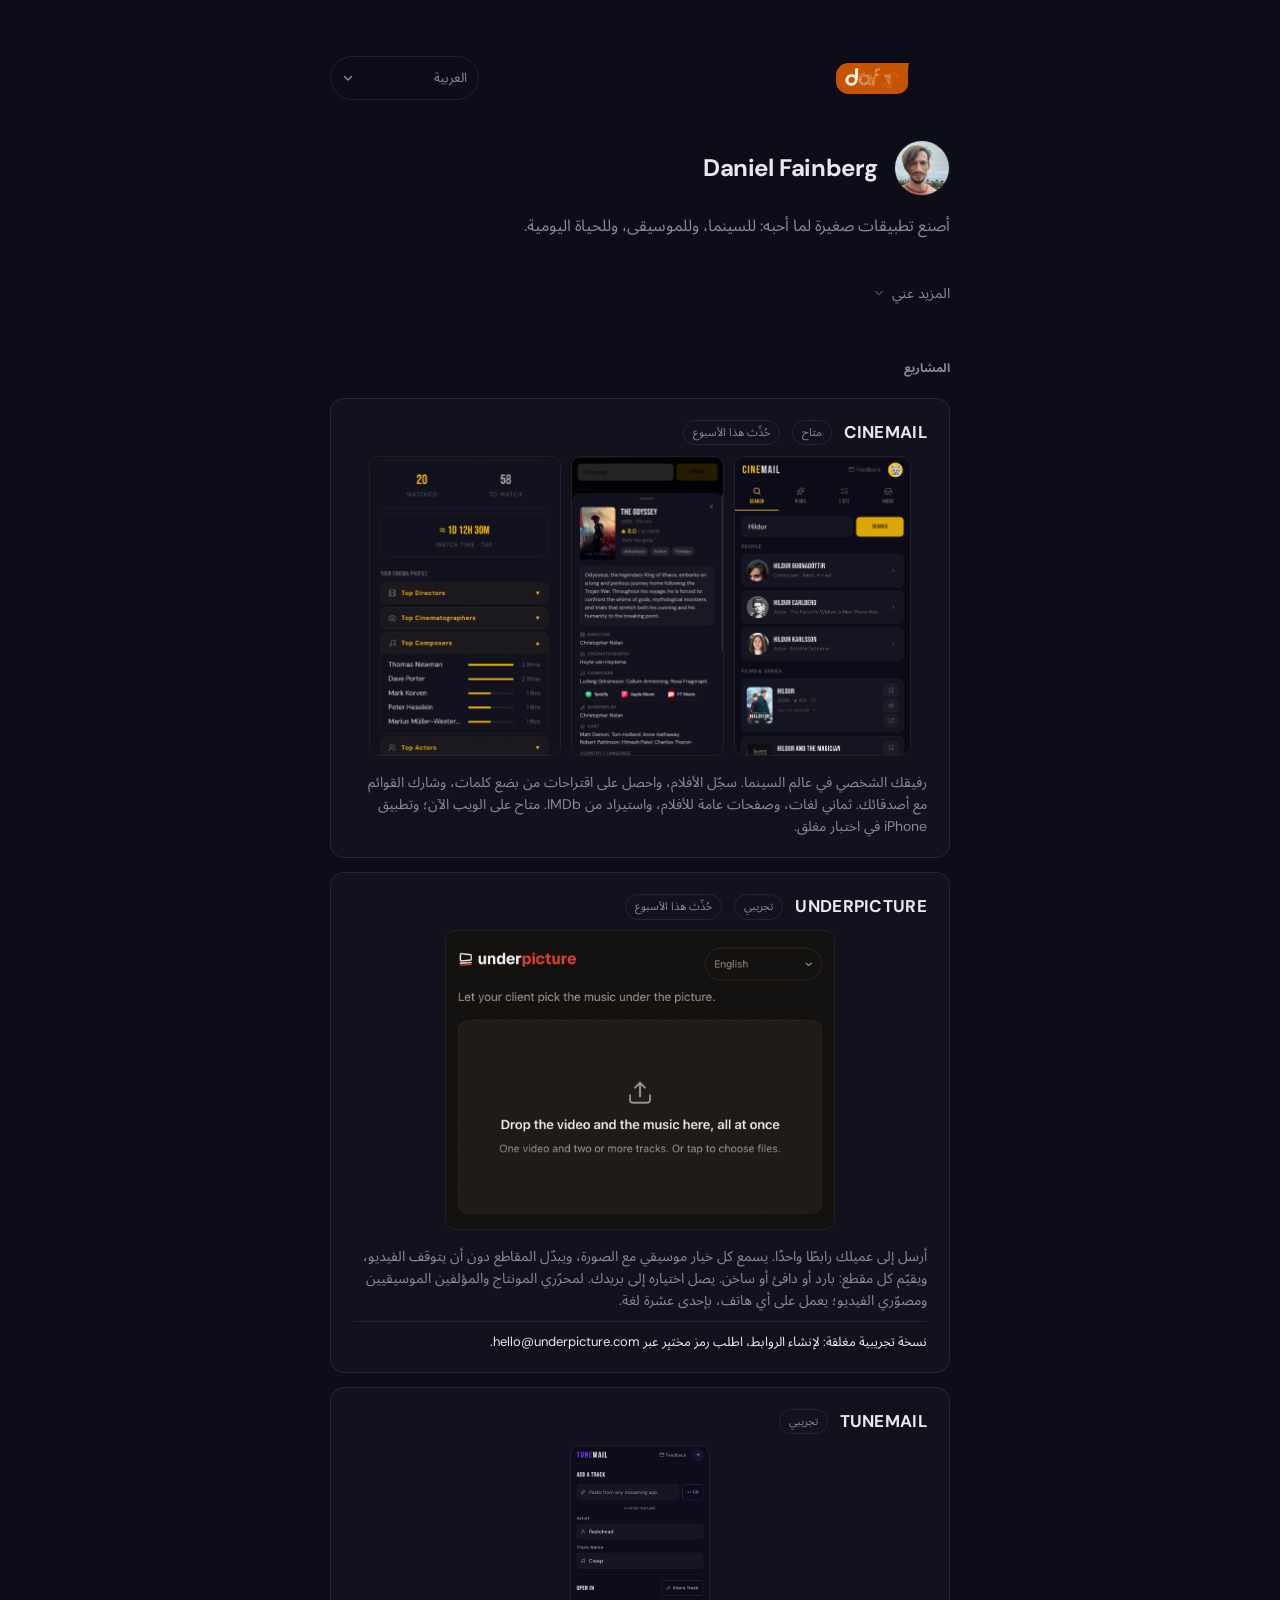
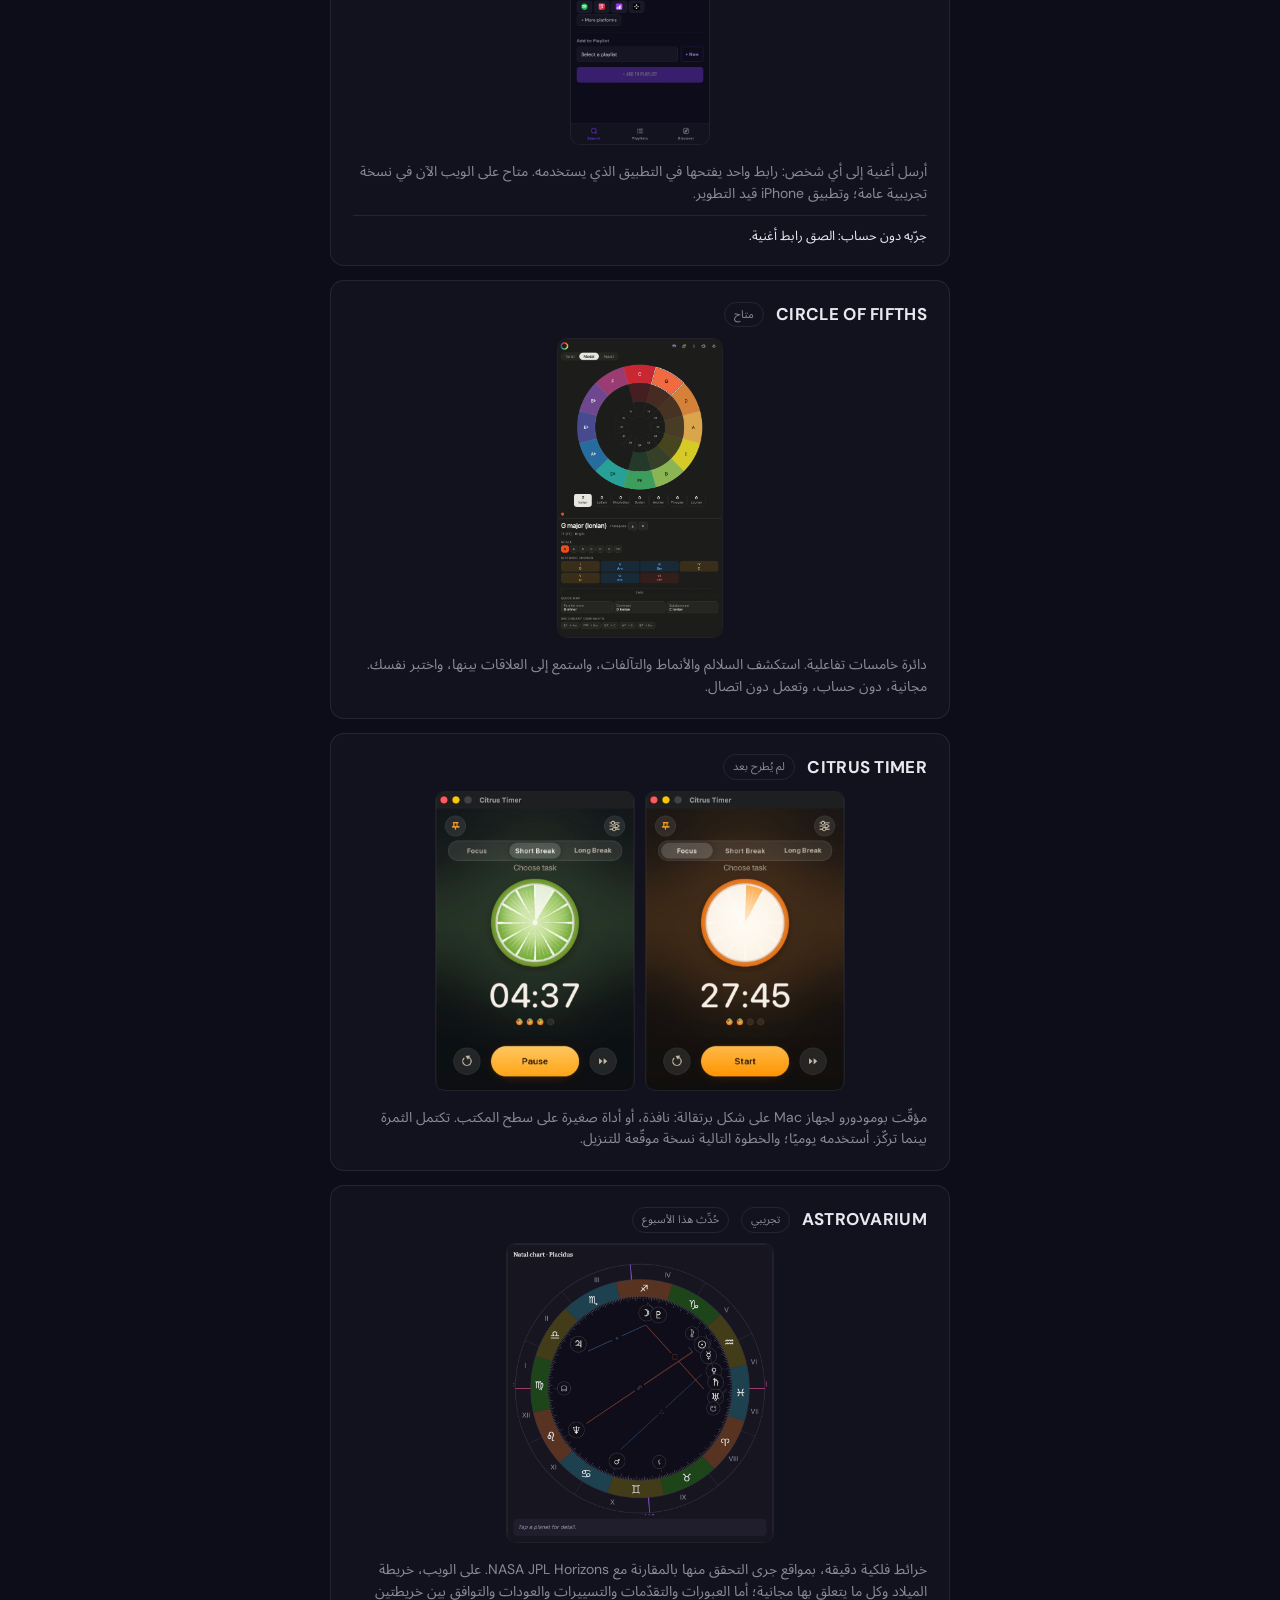
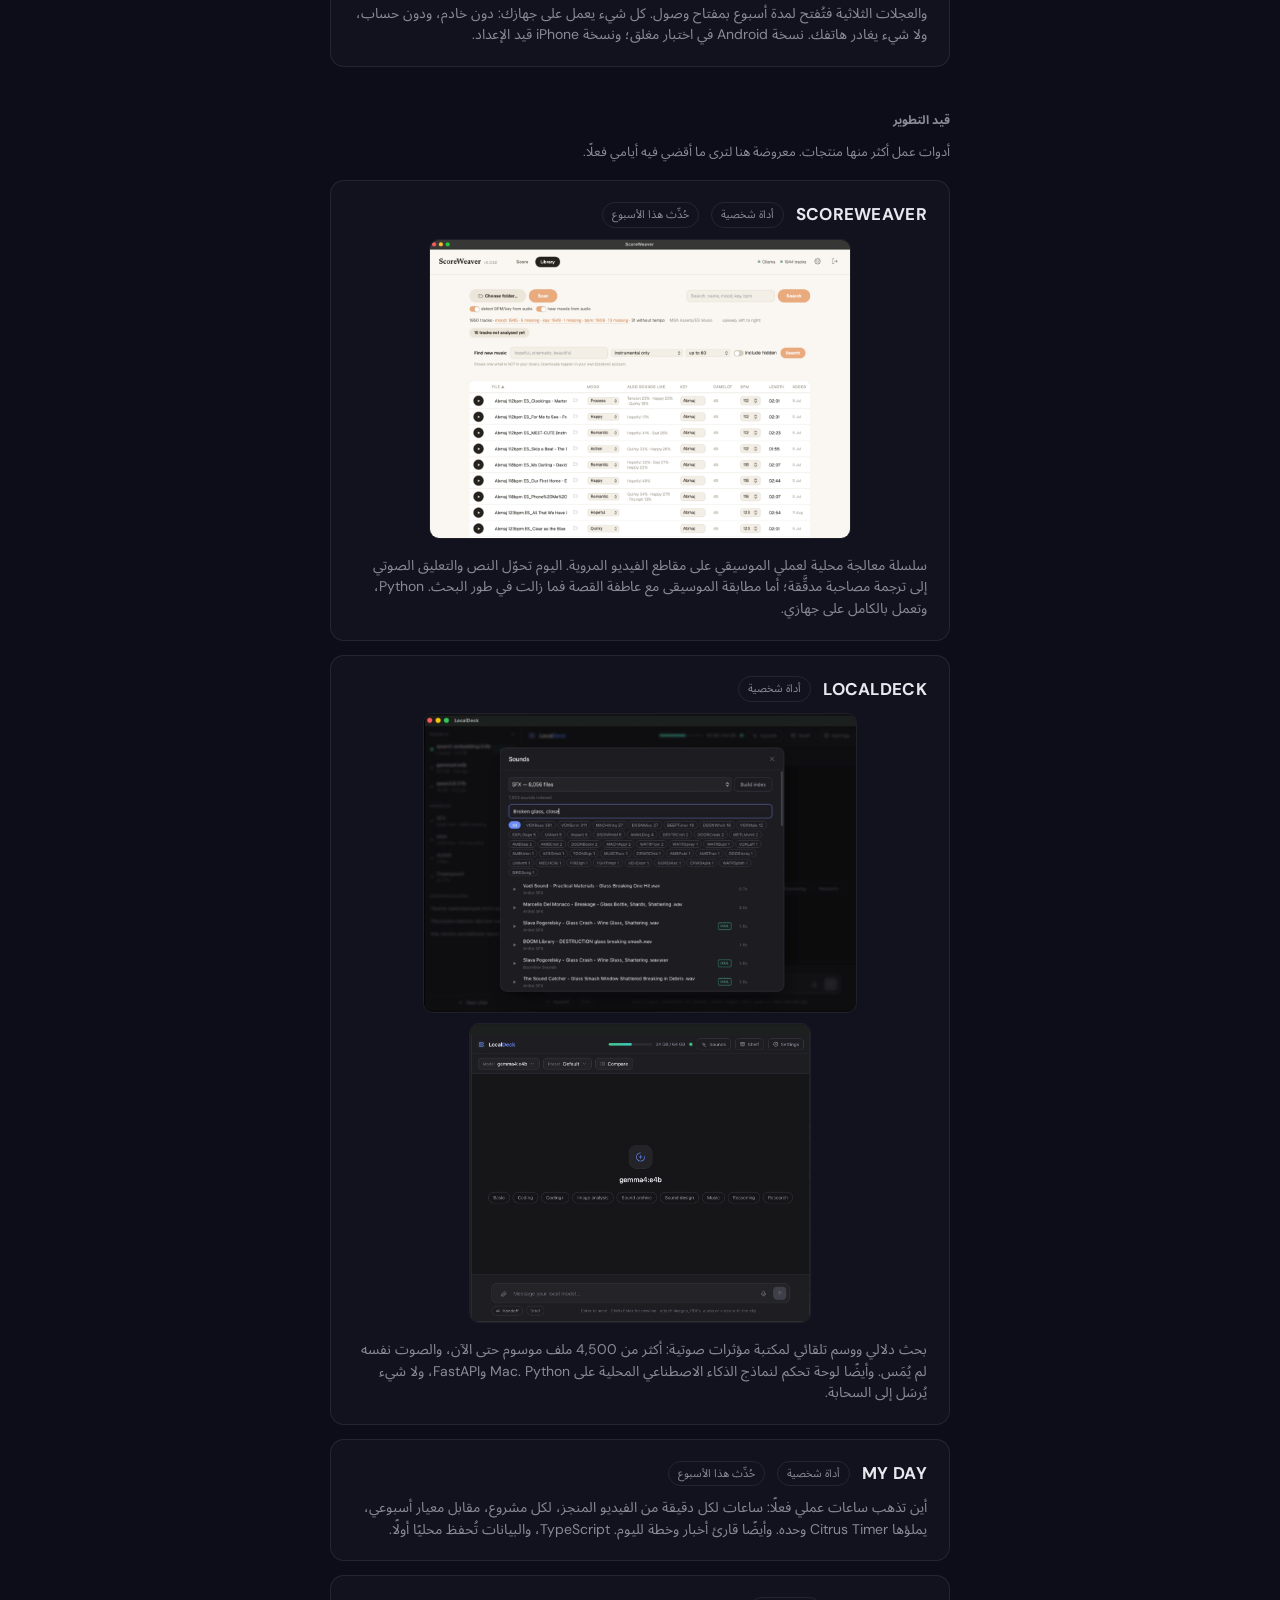
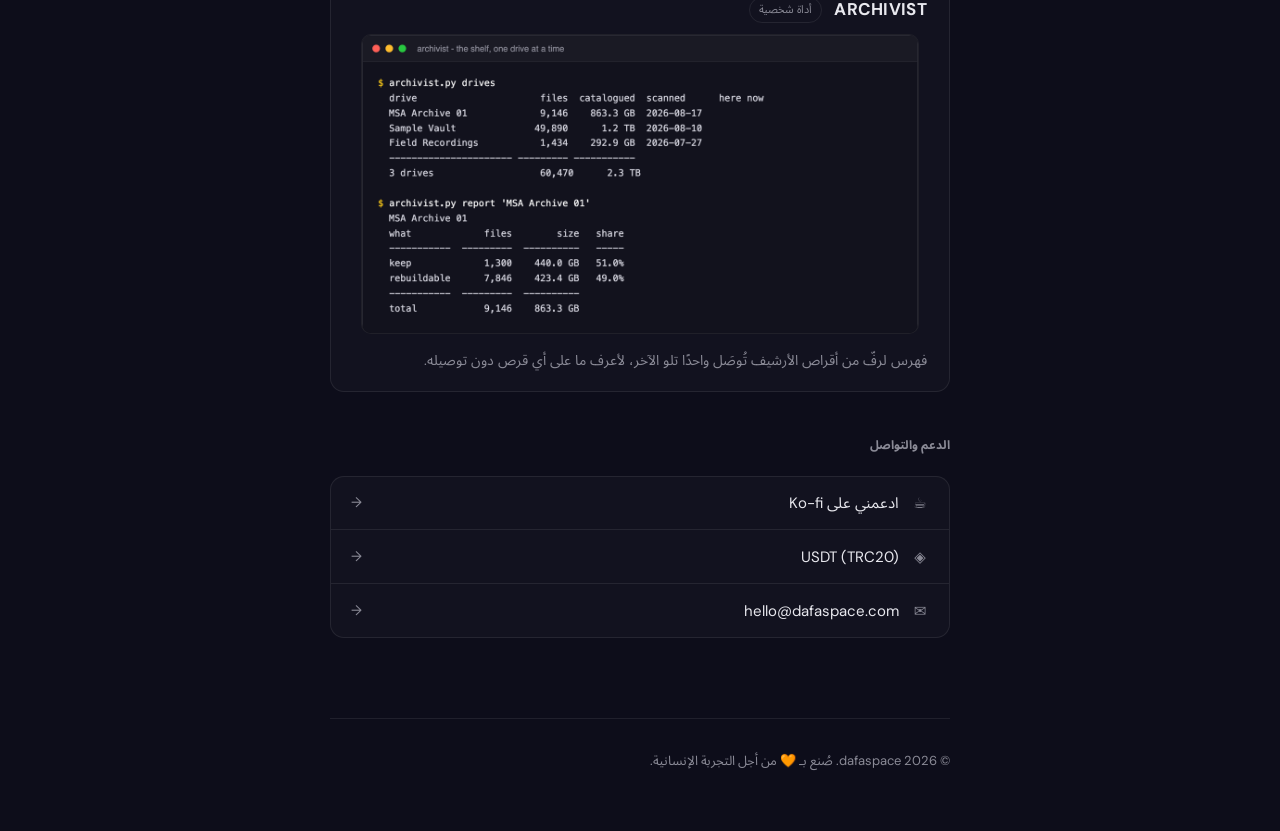
==== commit 2ac3a3e1: "Noto Sans Arabic beside DM Sans: static 400 and 700, self-hosted with its unicode-range and OFL text" ====
--- a/ar/index.html
+++ b/ar/index.html
@@ -70,6 +70,22 @@
       src: url(fonts/ibm-plex-sans-hebrew-hebrew-700.woff2) format('woff2');
       unicode-range: U+0307-0308, U+0590-05FF, U+200C-2010, U+20AA, U+25CC, U+FB1D-FB4F;
     }
+    @font-face {
+      font-family: 'Noto Sans Arabic';
+      font-style: normal;
+      font-weight: 400;
+      font-display: swap;
+      src: url(fonts/noto-sans-arabic-arabic-400.woff2) format('woff2');
+      unicode-range: U+0600-06FF, U+0750-077F, U+0870-0891, U+0897-08E1, U+08E3-08FF, U+200C-200E, U+2010-2011, U+204F, U+2E41, U+FB50-FDFF, U+FE70-FE74, U+FE76-FEFC, U+102E0-102FB, U+10E60-10E7E, U+10EC2-10EC7, U+10EC9-10EEE, U+10EF0-10EFF, U+1EE00-1EEFF;
+    }
+    @font-face {
+      font-family: 'Noto Sans Arabic';
+      font-style: normal;
+      font-weight: 700;
+      font-display: swap;
+      src: url(fonts/noto-sans-arabic-arabic-700.woff2) format('woff2');
+      unicode-range: U+0600-06FF, U+0750-077F, U+0870-0891, U+0897-08E1, U+08E3-08FF, U+200C-200E, U+2010-2011, U+204F, U+2E41, U+FB50-FDFF, U+FE70-FE74, U+FE76-FEFC, U+102E0-102FB, U+10E60-10E7E, U+10EC2-10EC7, U+10EC9-10EEE, U+10EF0-10EFF, U+1EE00-1EEFF;
+    }
 
     *, *::before, *::after { box-sizing: border-box; margin: 0; padding: 0; }
 
@@ -86,7 +102,7 @@
     html, body {
       background: var(--bg);
       color: var(--text);
-      font-family: 'DM Sans', 'Geist', 'Noto Sans Georgian', 'IBM Plex Sans Hebrew', 'Noto Sans JP', system-ui, -apple-system, BlinkMacSystemFont, sans-serif;
+      font-family: 'DM Sans', 'Geist', 'Noto Sans Georgian', 'IBM Plex Sans Hebrew', 'Noto Sans Arabic', 'Noto Sans JP', system-ui, -apple-system, BlinkMacSystemFont, sans-serif;
       font-size: 16px;
       line-height: 1.6;
       -webkit-font-smoothing: antialiased;
@@ -239,6 +255,8 @@
     /* Headings in the script partners: bold, and Georgian on its condensed width (family rule). */
     :lang(ka) h2, :lang(he) h2, :lang(ja) h2 { font-weight: 700; }
     :lang(ka) h2 { font-stretch: 62.5%; }
+    /* Arabic letters join: tracking breaks the joins, and the script has no capitals */
+    :lang(ar) h2 { font-weight: 700; letter-spacing: 0; text-transform: none; }
 
     /* Project card */
     .project {
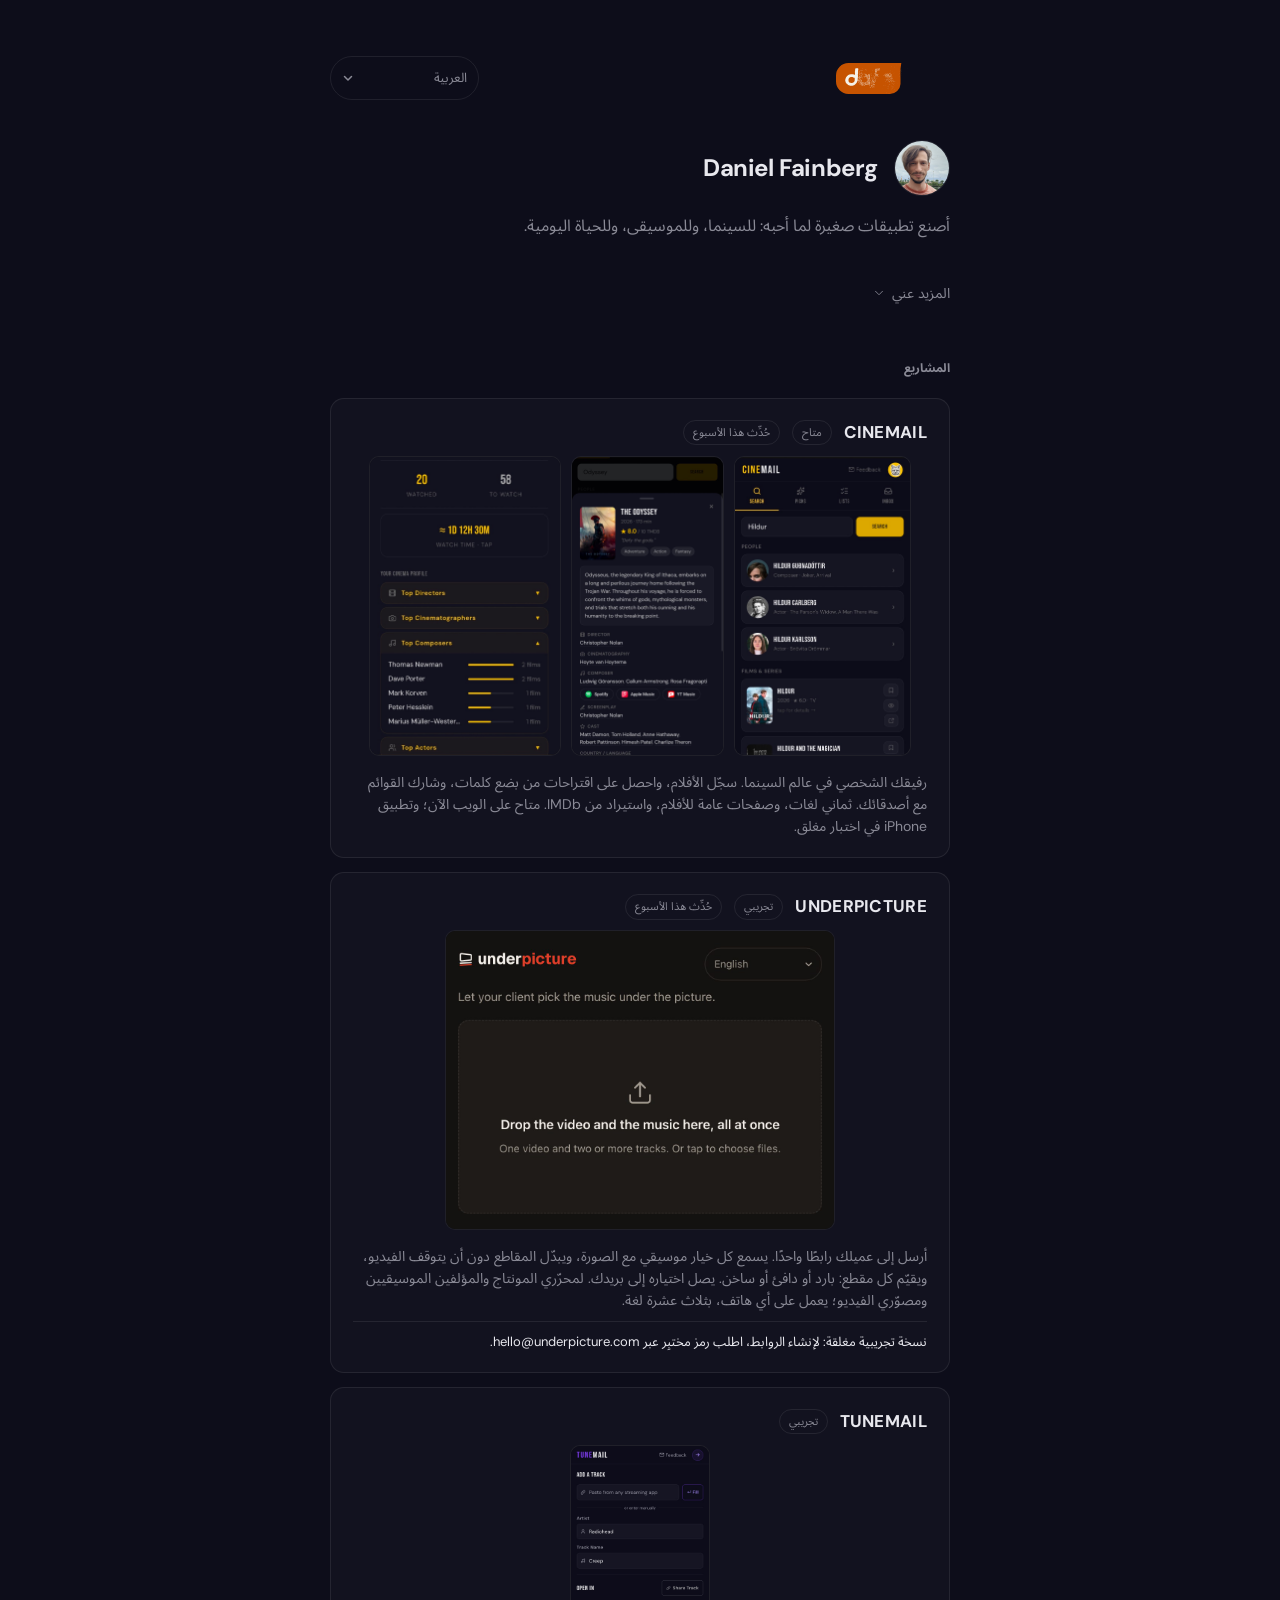
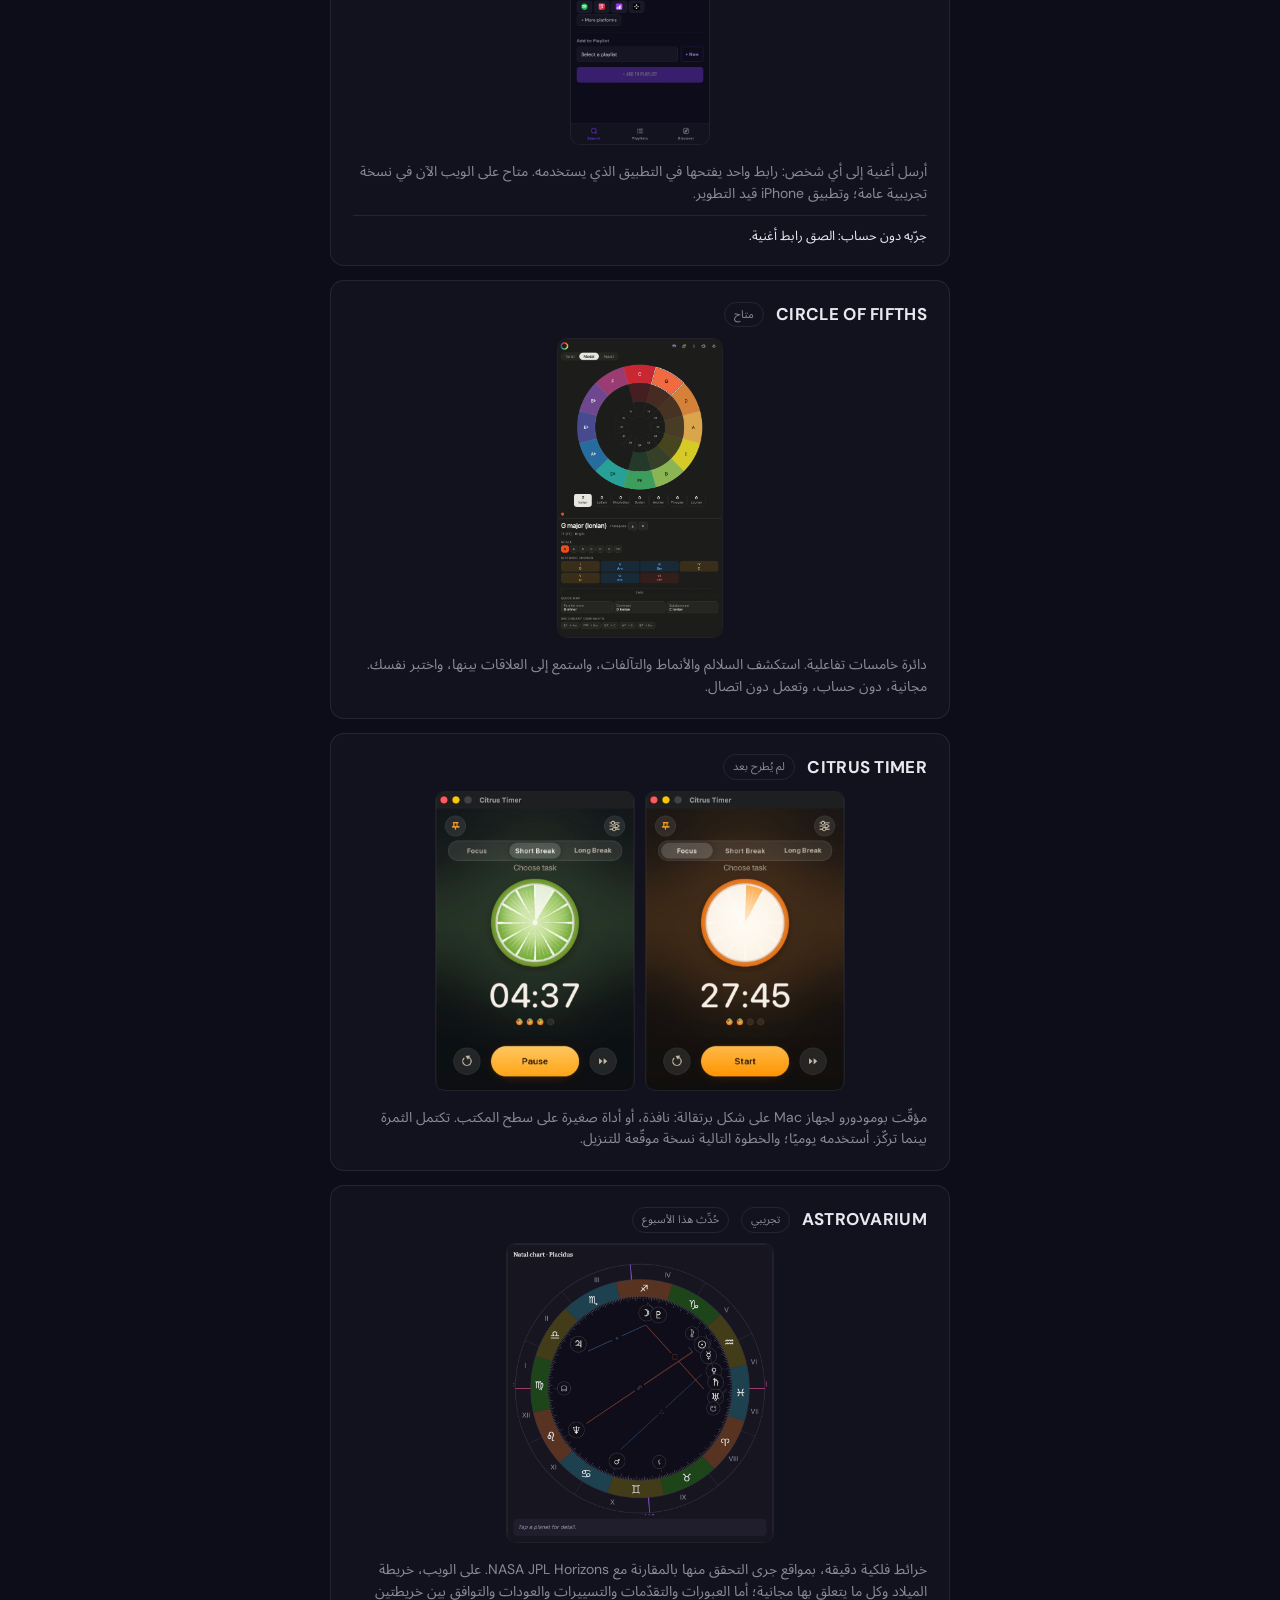
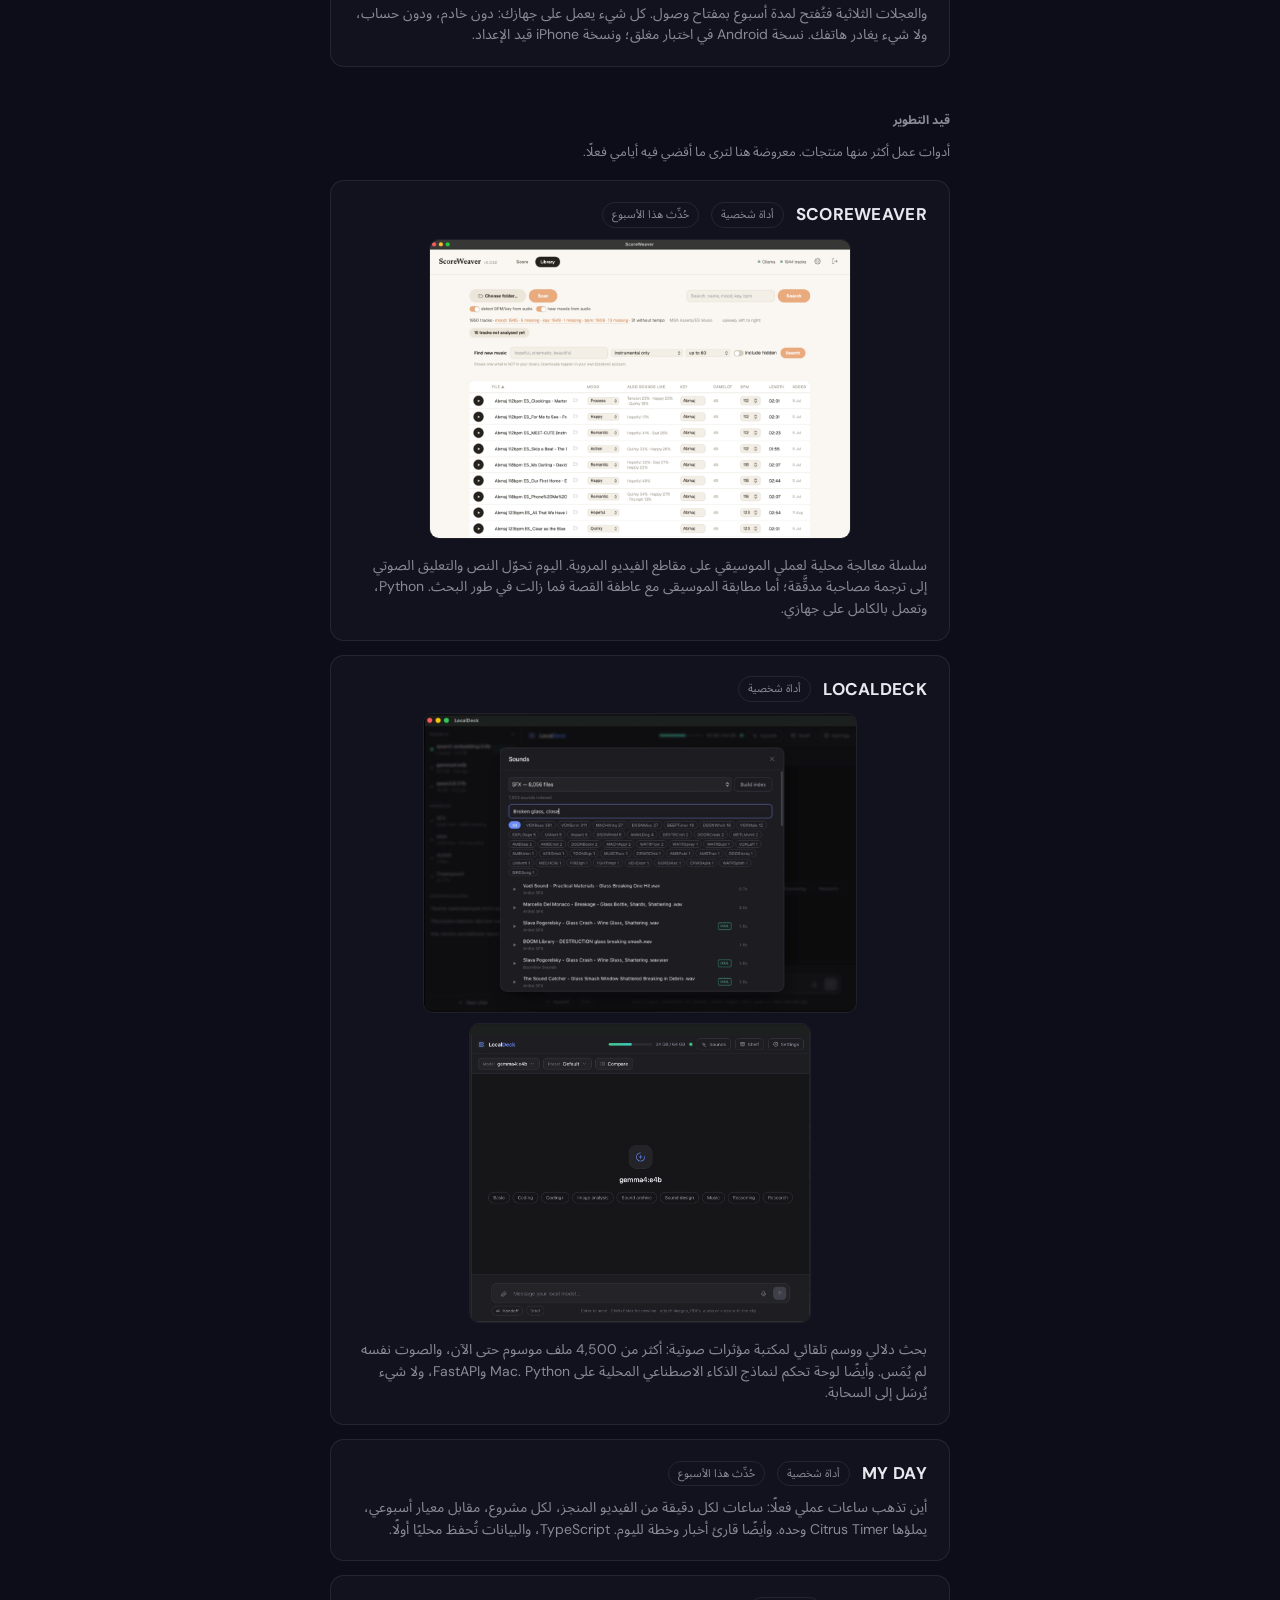
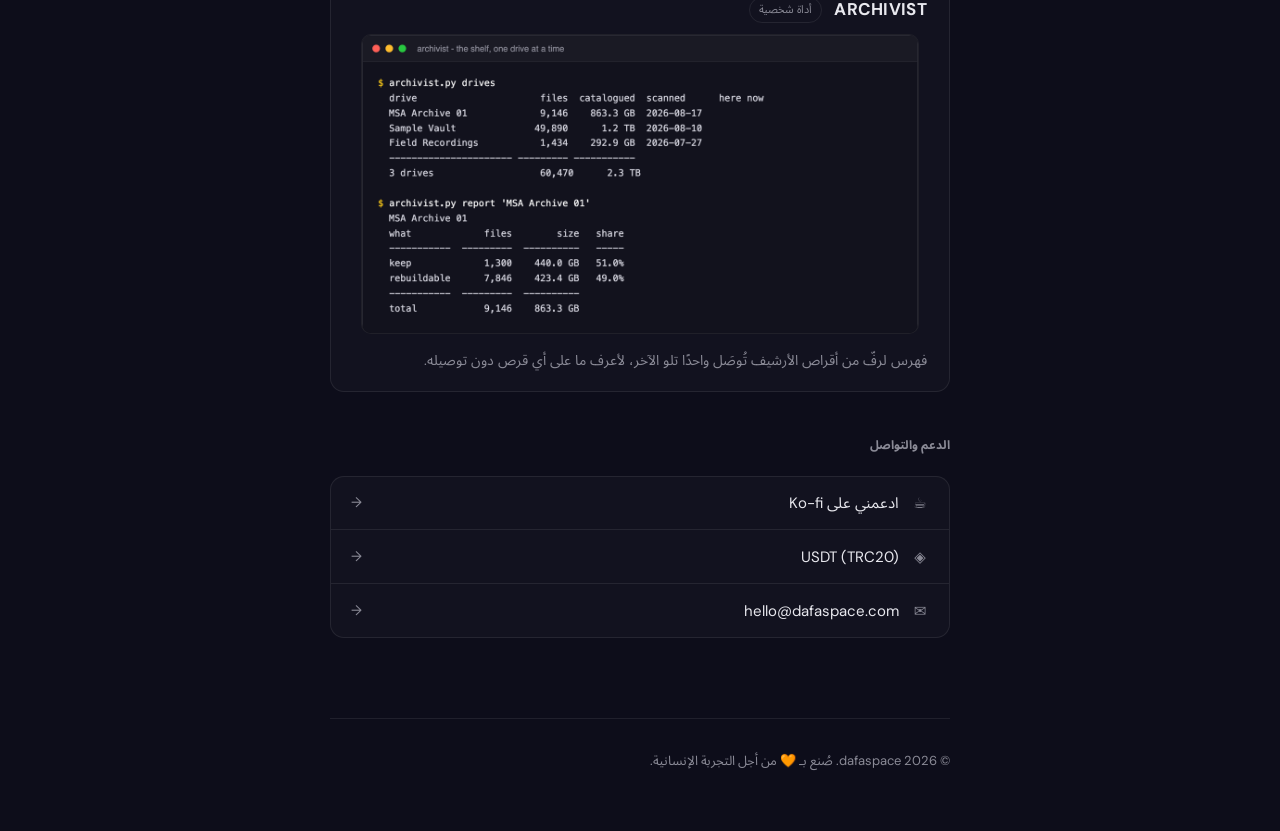
==== commit f7793d8d: "Underpicture card: thirteen languages (Georgian and Arabic are live there), in every language" ====
--- a/ar/index.html
+++ b/ar/index.html
@@ -522,7 +522,7 @@
           <div class="project-status" data-t="status.beta">تجريبي</div>
           <div class="fresh" data-t="badge.fresh">حُدِّث هذا الأسبوع</div>
         </div>
-        <div class="project-desc" data-t="underpicture.desc">أرسل إلى عميلك رابطًا واحدًا. يسمع كل خيار موسيقي مع الصورة، ويبدّل المقاطع دون أن يتوقف الفيديو، ويقيّم كل مقطع: بارد أو دافئ أو ساخن. يصل اختياره إلى بريدك. لمحرّري المونتاج والمؤلفين الموسيقيين ومصوّري الفيديو؛ يعمل على أي هاتف، بإحدى عشرة لغة.</div>
+        <div class="project-desc" data-t="underpicture.desc">أرسل إلى عميلك رابطًا واحدًا. يسمع كل خيار موسيقي مع الصورة، ويبدّل المقاطع دون أن يتوقف الفيديو، ويقيّم كل مقطع: بارد أو دافئ أو ساخن. يصل اختياره إلى بريدك. لمحرّري المونتاج والمؤلفين الموسيقيين ومصوّري الفيديو؛ يعمل على أي هاتف، بثلاث عشرة لغة.</div>
         <div class="project-note" data-t="underpicture.note">نسخة تجريبية مغلقة: لإنشاء الروابط، اطلب رمز مختبِر عبر hello@underpicture.com.</div>
       </a>
 
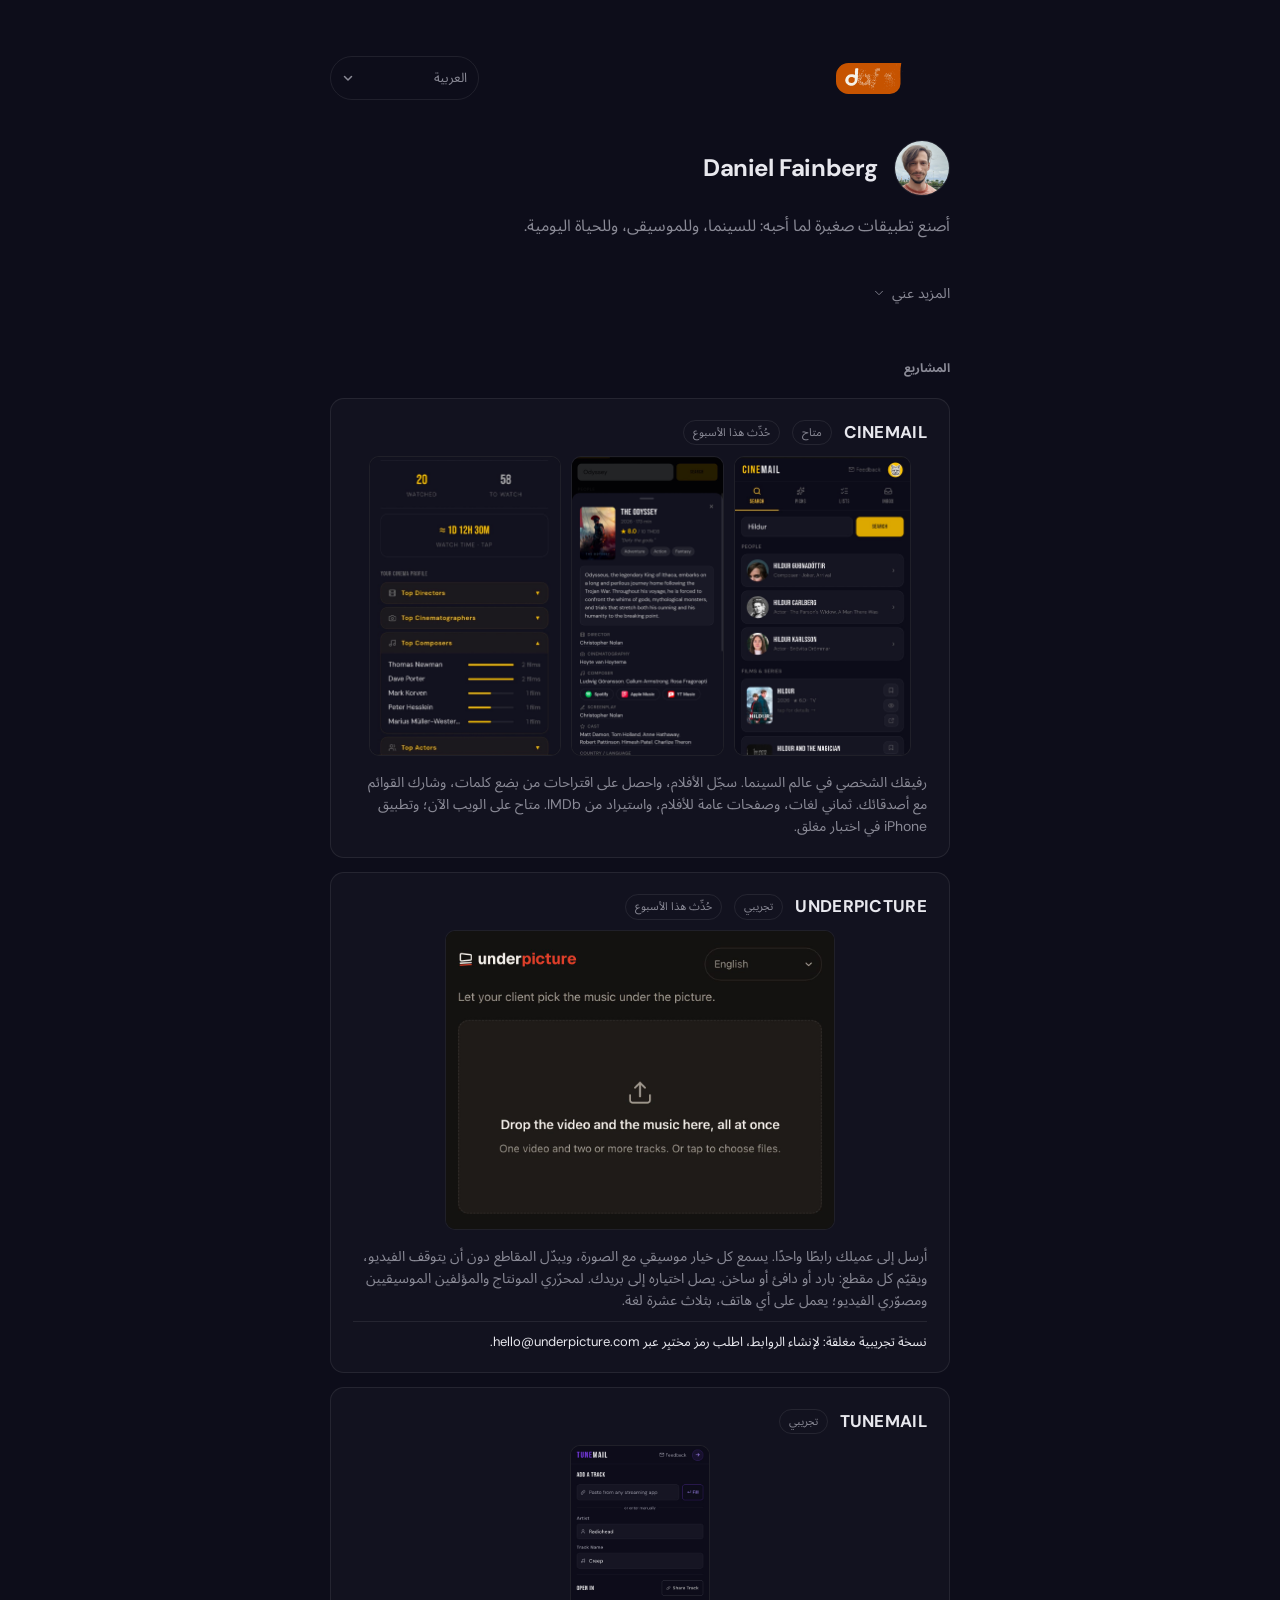
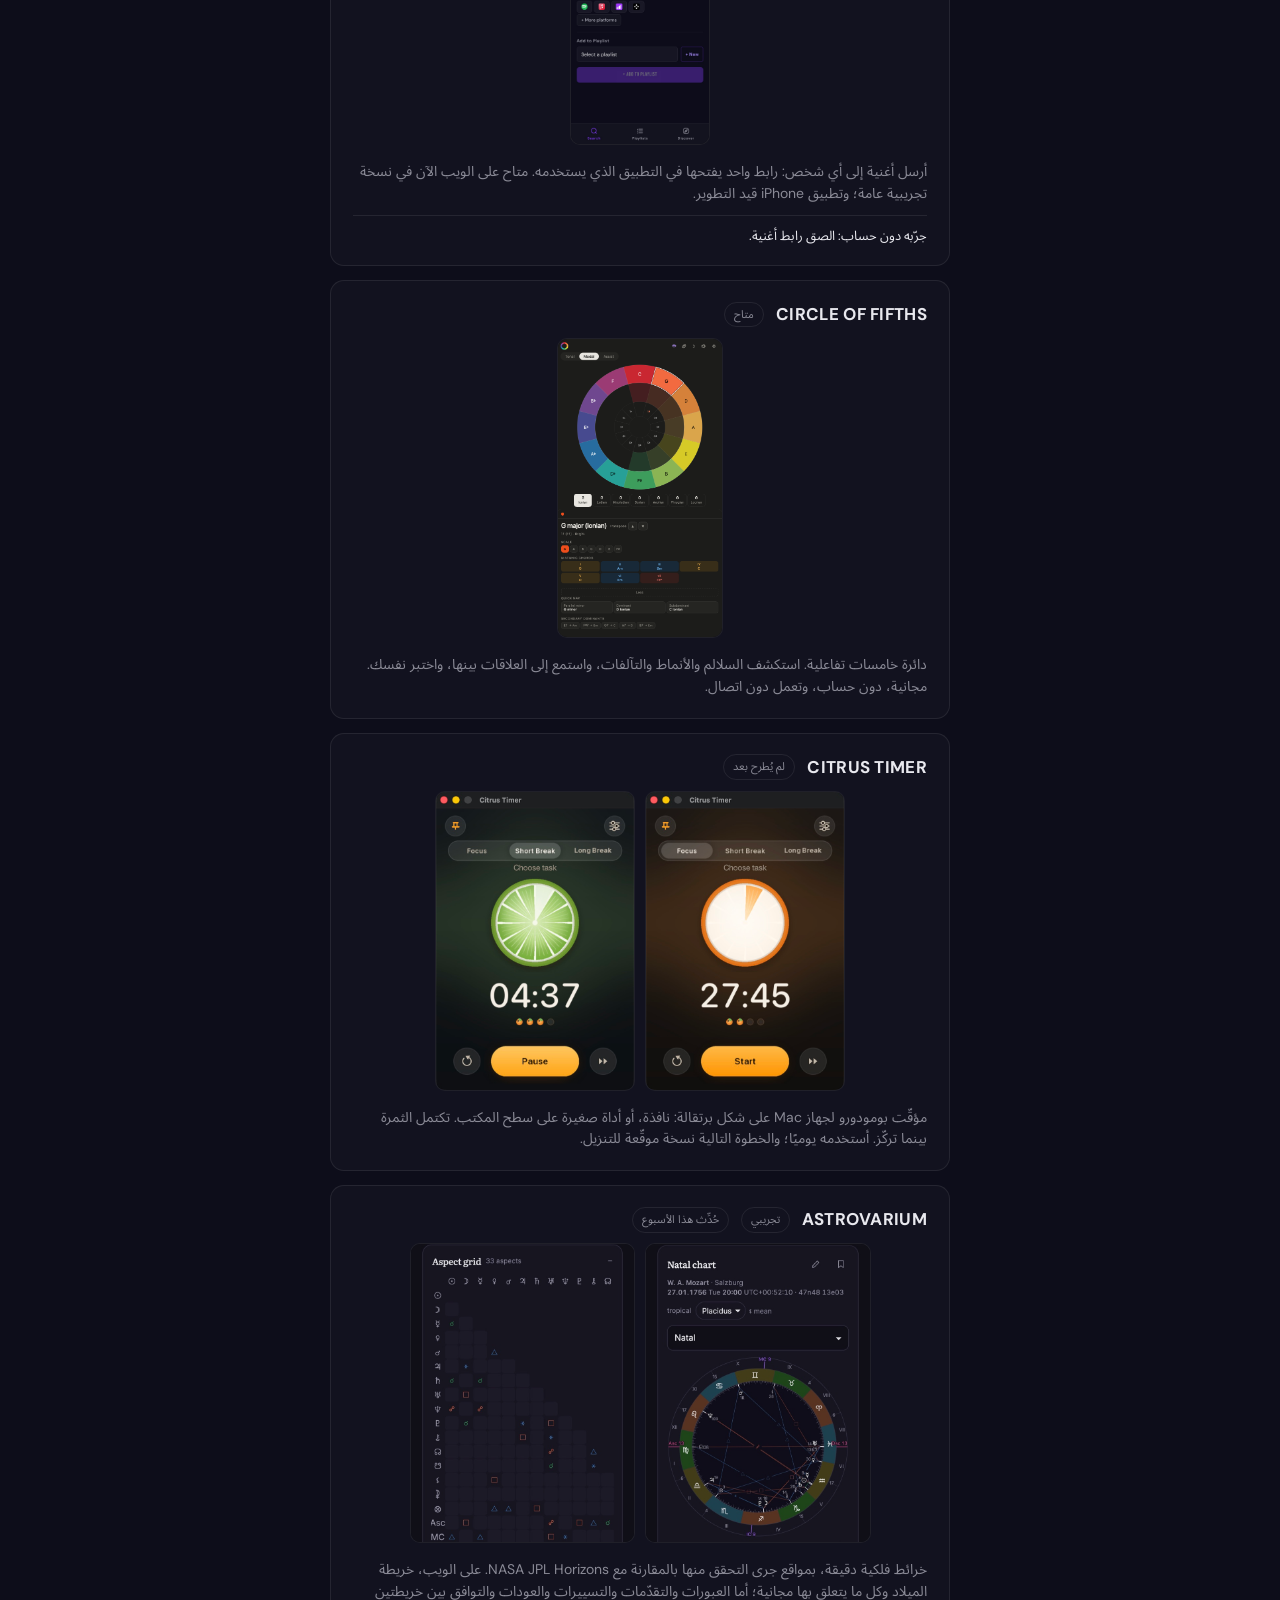
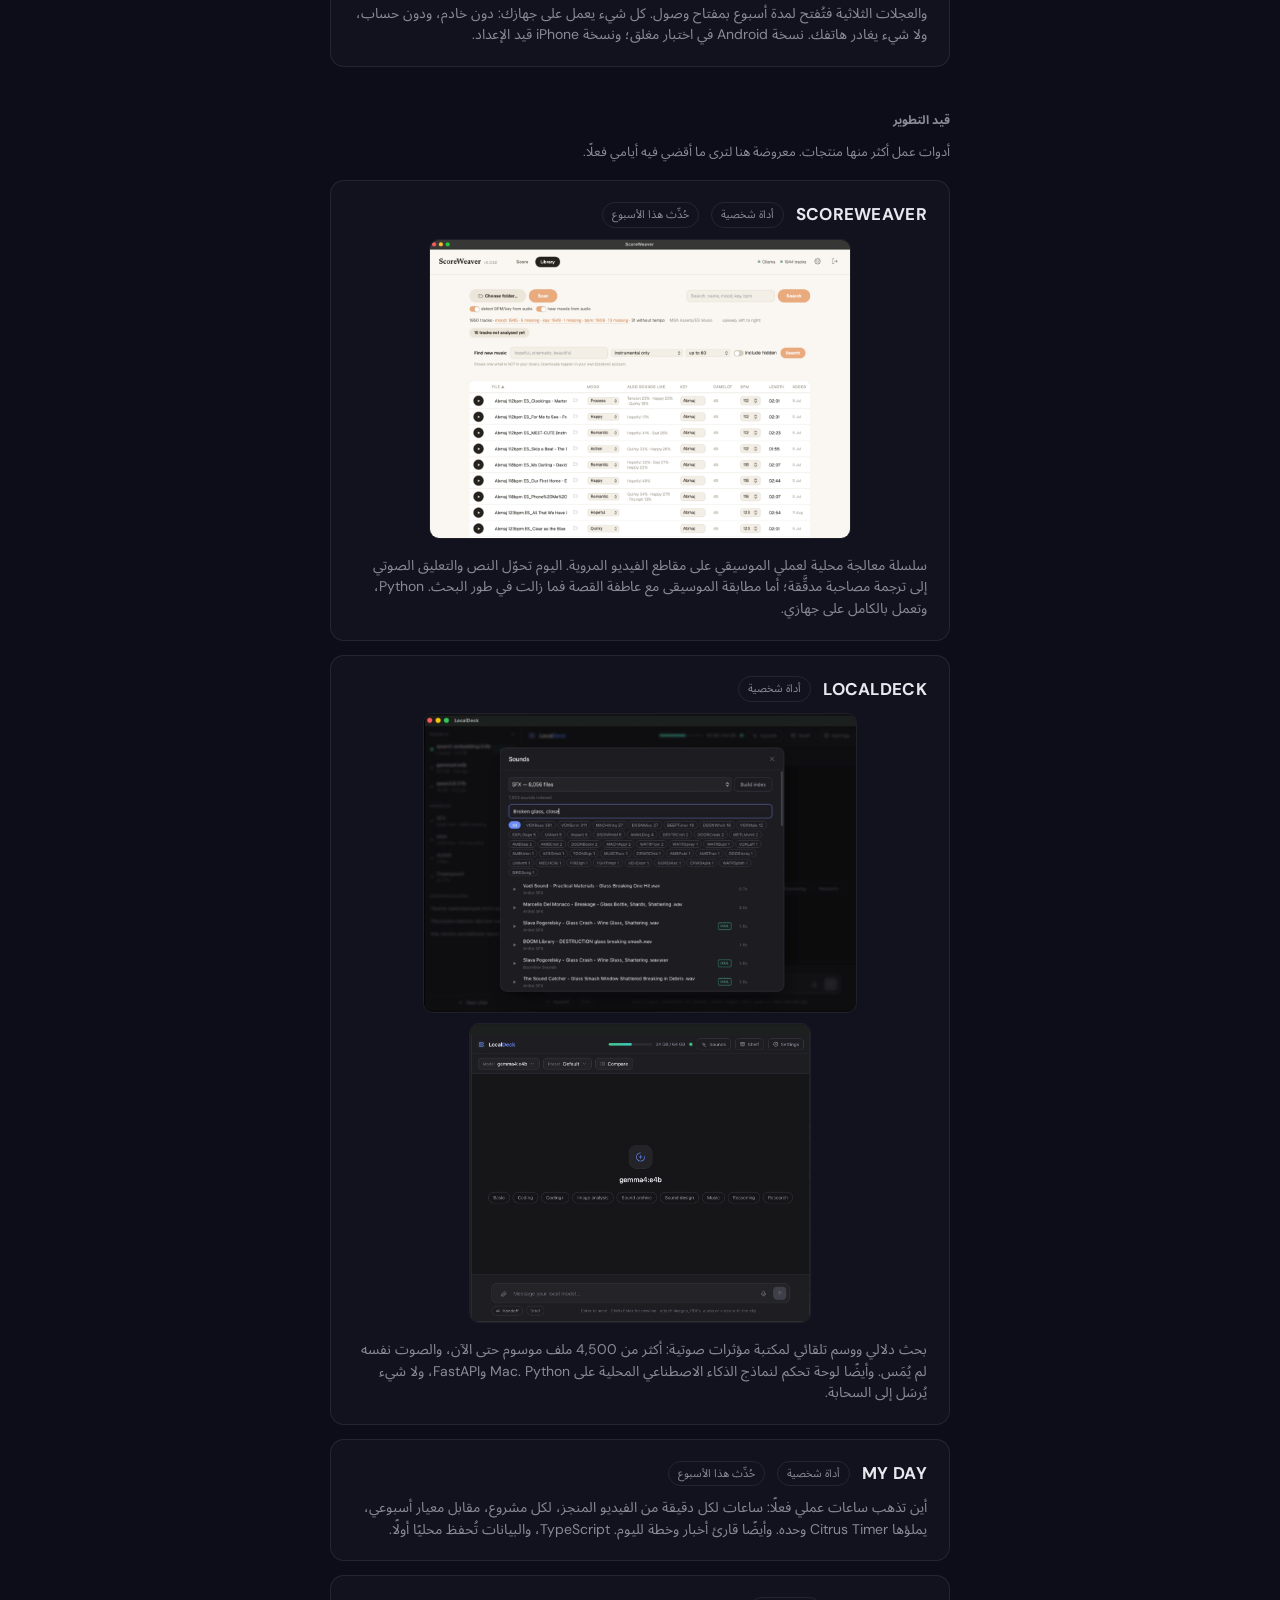
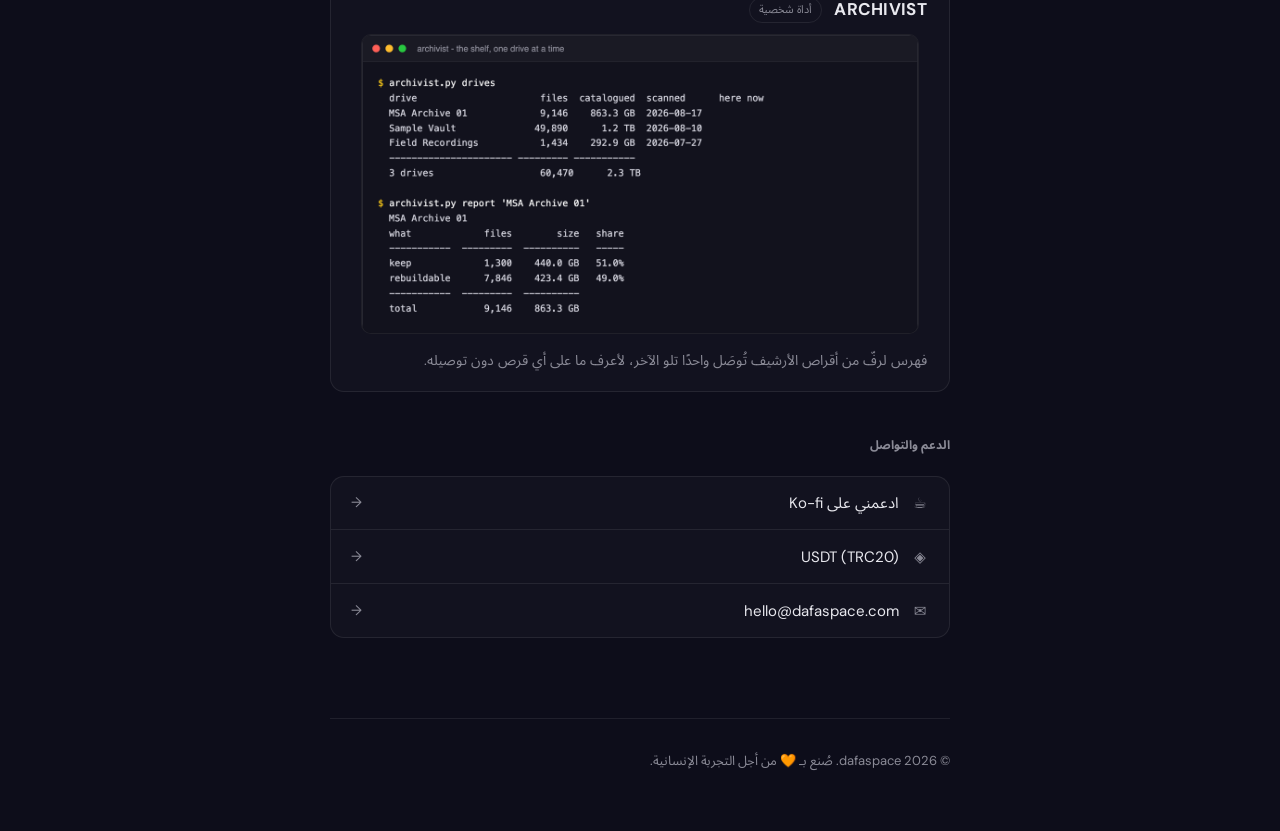
==== commit 427fa1aa: "Astrovarium card: Mozart's natal chart and its aspect grid from the live 3.22.1 build replace the Au" ====
--- a/ar/index.html
+++ b/ar/index.html
@@ -562,7 +562,10 @@
 
 
       <a id="p-astrotrip" class="project" href="https://astrovarium.com/" target="_blank" rel="noopener">
-        <img class="project-shot" data-t-attr="alt:astrotrip.shot1" src="shots/astrotrip.png" alt="خريطة ميلاد في Astrovarium بنظام بلاسيدوس للبيوت، تُظهر دائرة الأبراج ورؤوس البيوت ومواقع الكواكب وخطوط الجوانب" loading="lazy" width="900" height="1010">
+        <div class="project-shots">
+          <img class="project-shot" data-t-attr="alt:astrotrip.shot1" src="shots/astrovarium-natal.jpg" alt="خريطة ميلاد في Astrovarium بنظام بلاسيدوس للبيوت، تُظهر دائرة الأبراج ورؤوس البيوت ومواقع الكواكب وخطوط الجوانب" loading="lazy" width="675" height="900">
+          <img class="project-shot" data-t-attr="alt:astrotrip.shot2" src="shots/astrovarium-aspects.jpg" alt="شبكة الجوانب للخريطة نفسها: كل الجوانب بين الكواكب والعقدتين وليليث وسهم السعادة والزوايا، ويظهر الأورب بلمسة واحدة." loading="lazy" width="675" height="900">
+        </div>
         <div class="project-head">
           <div class="project-logo"><span>ASTRO</span>VARIUM</div>
           <div class="project-status" data-t="status.beta">تجريبي</div>
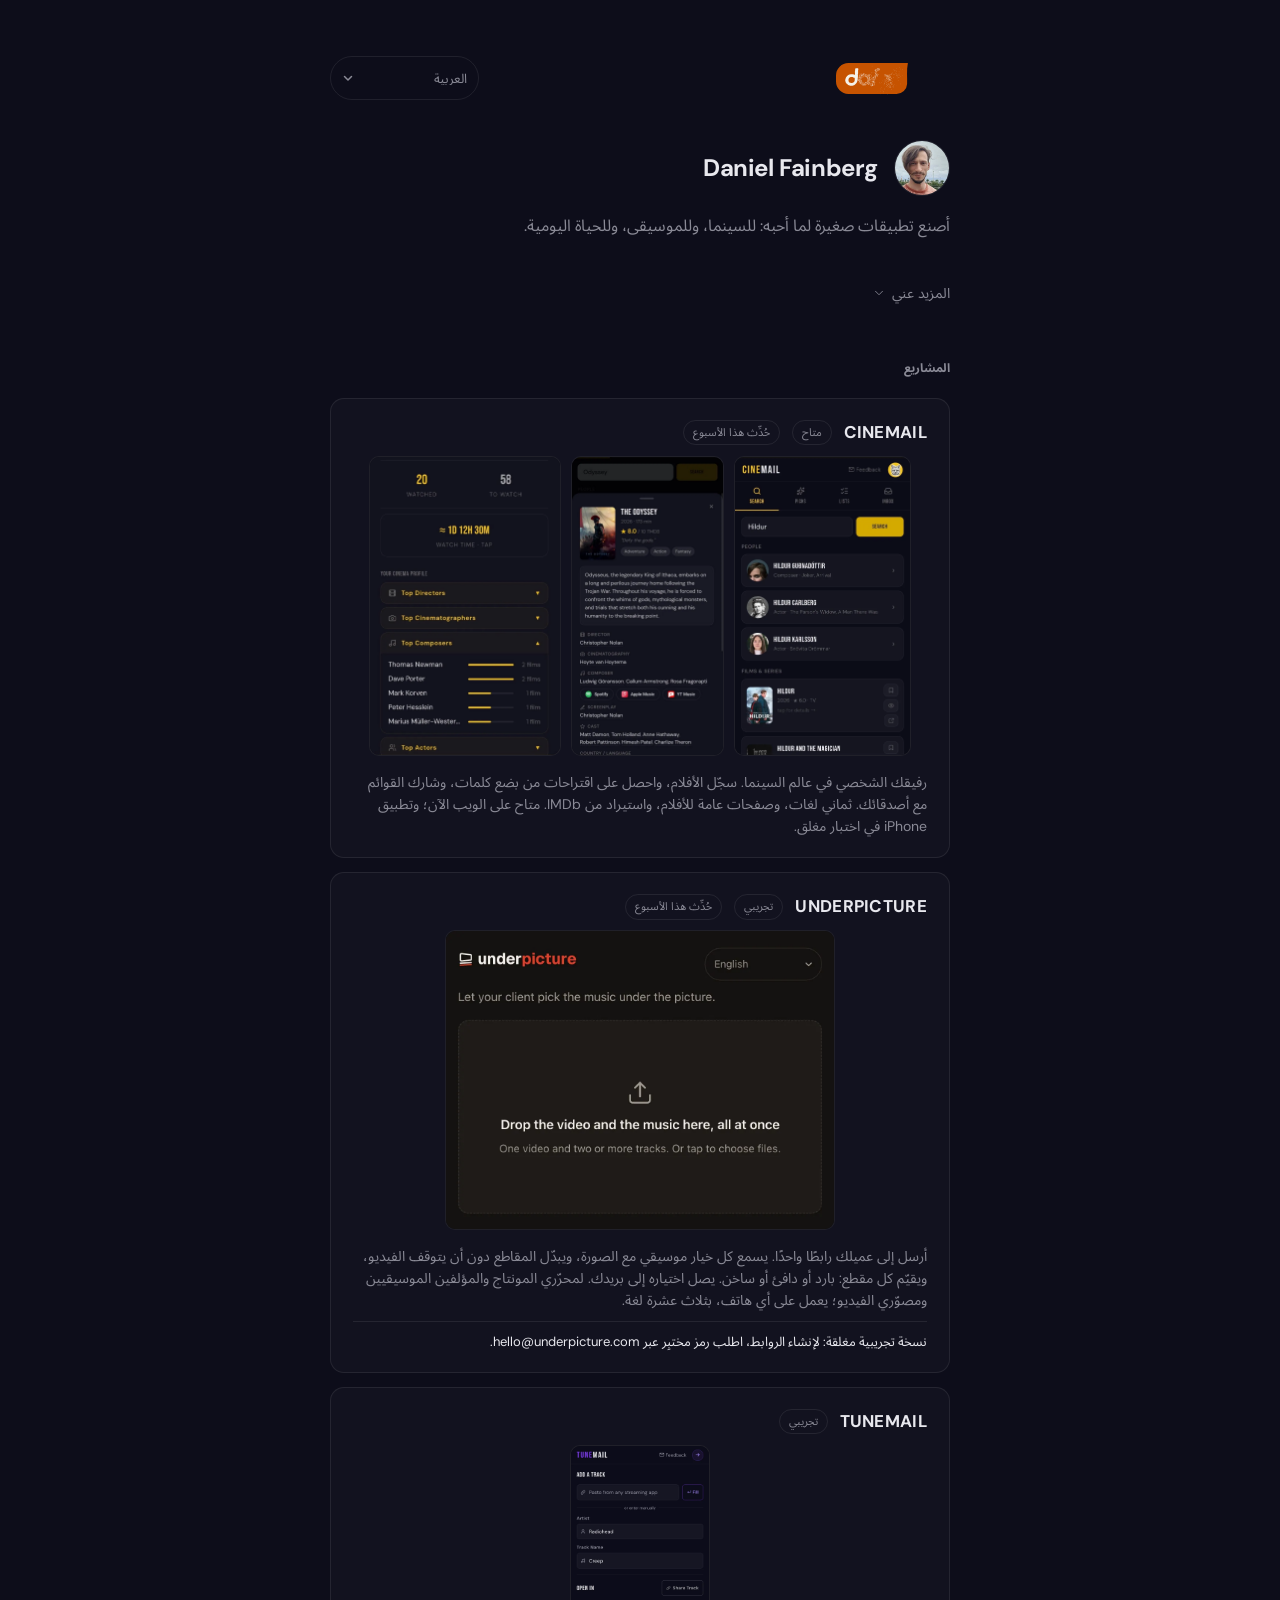
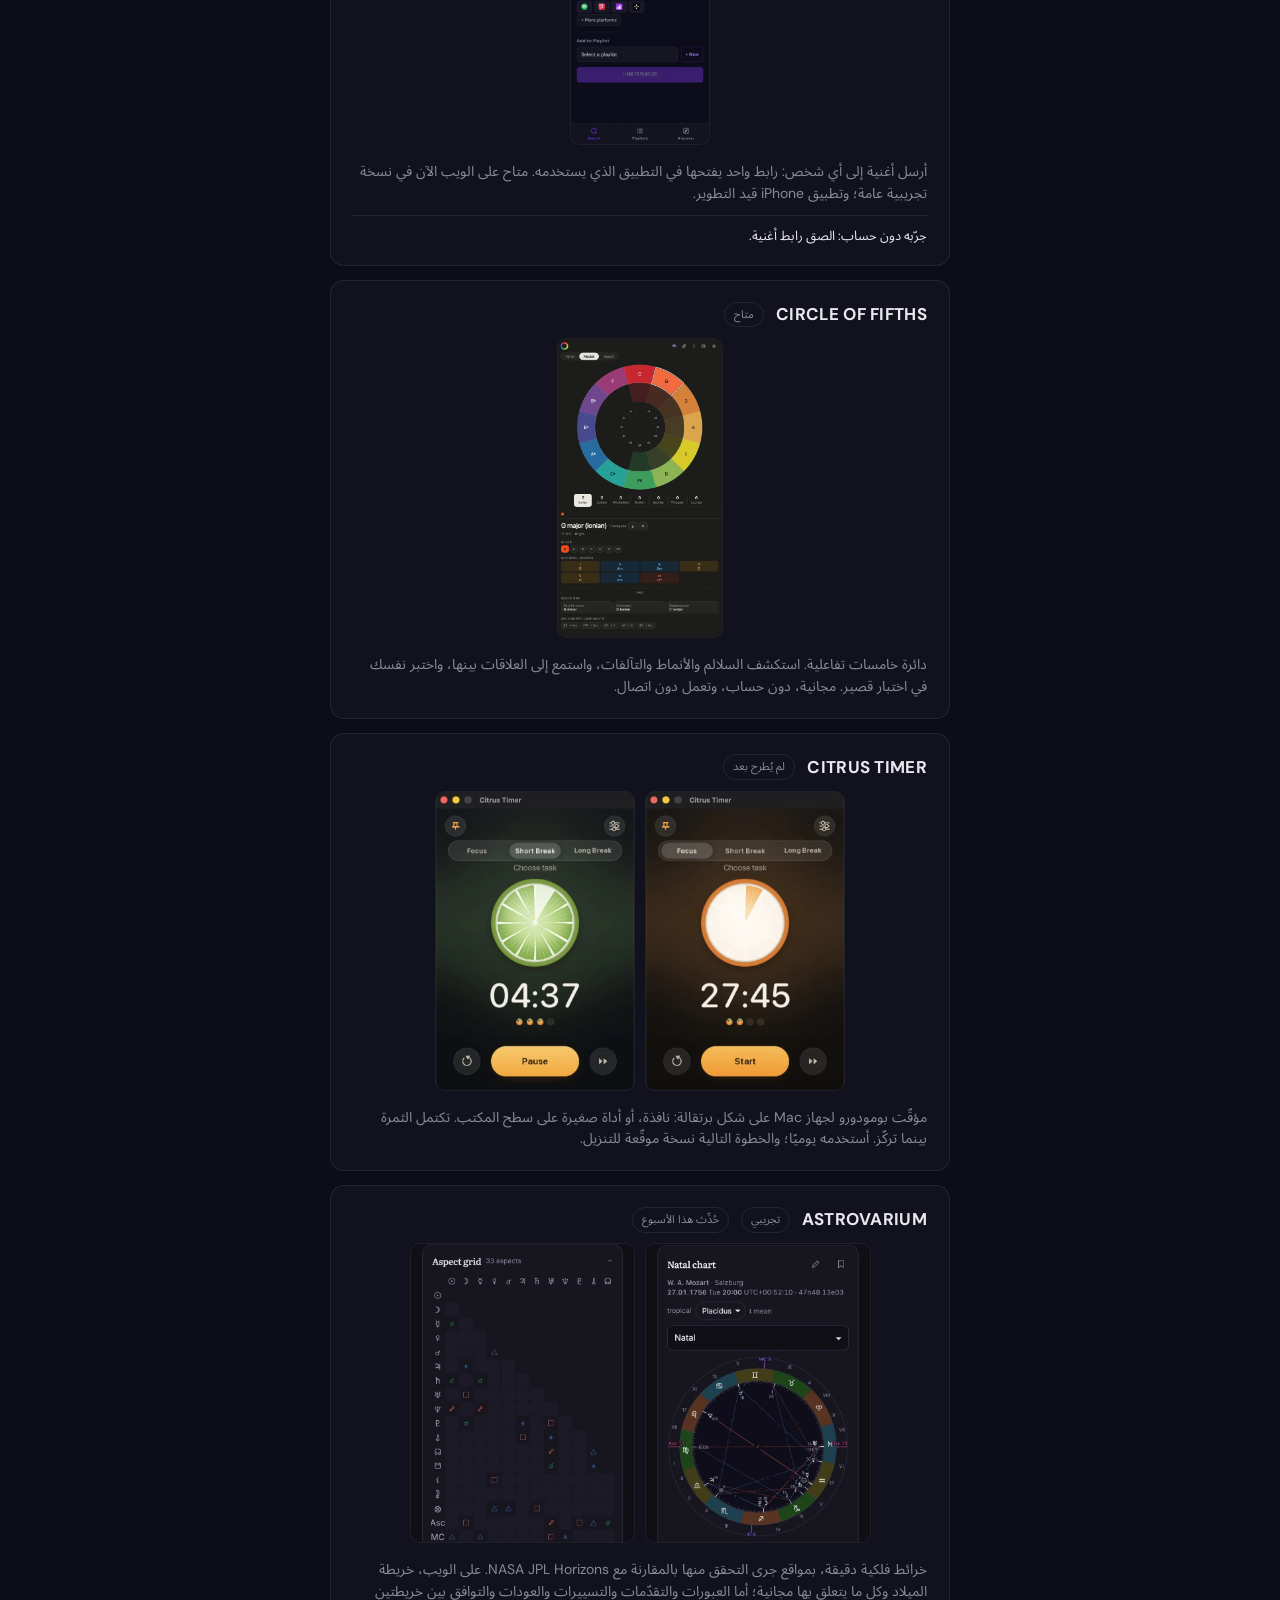
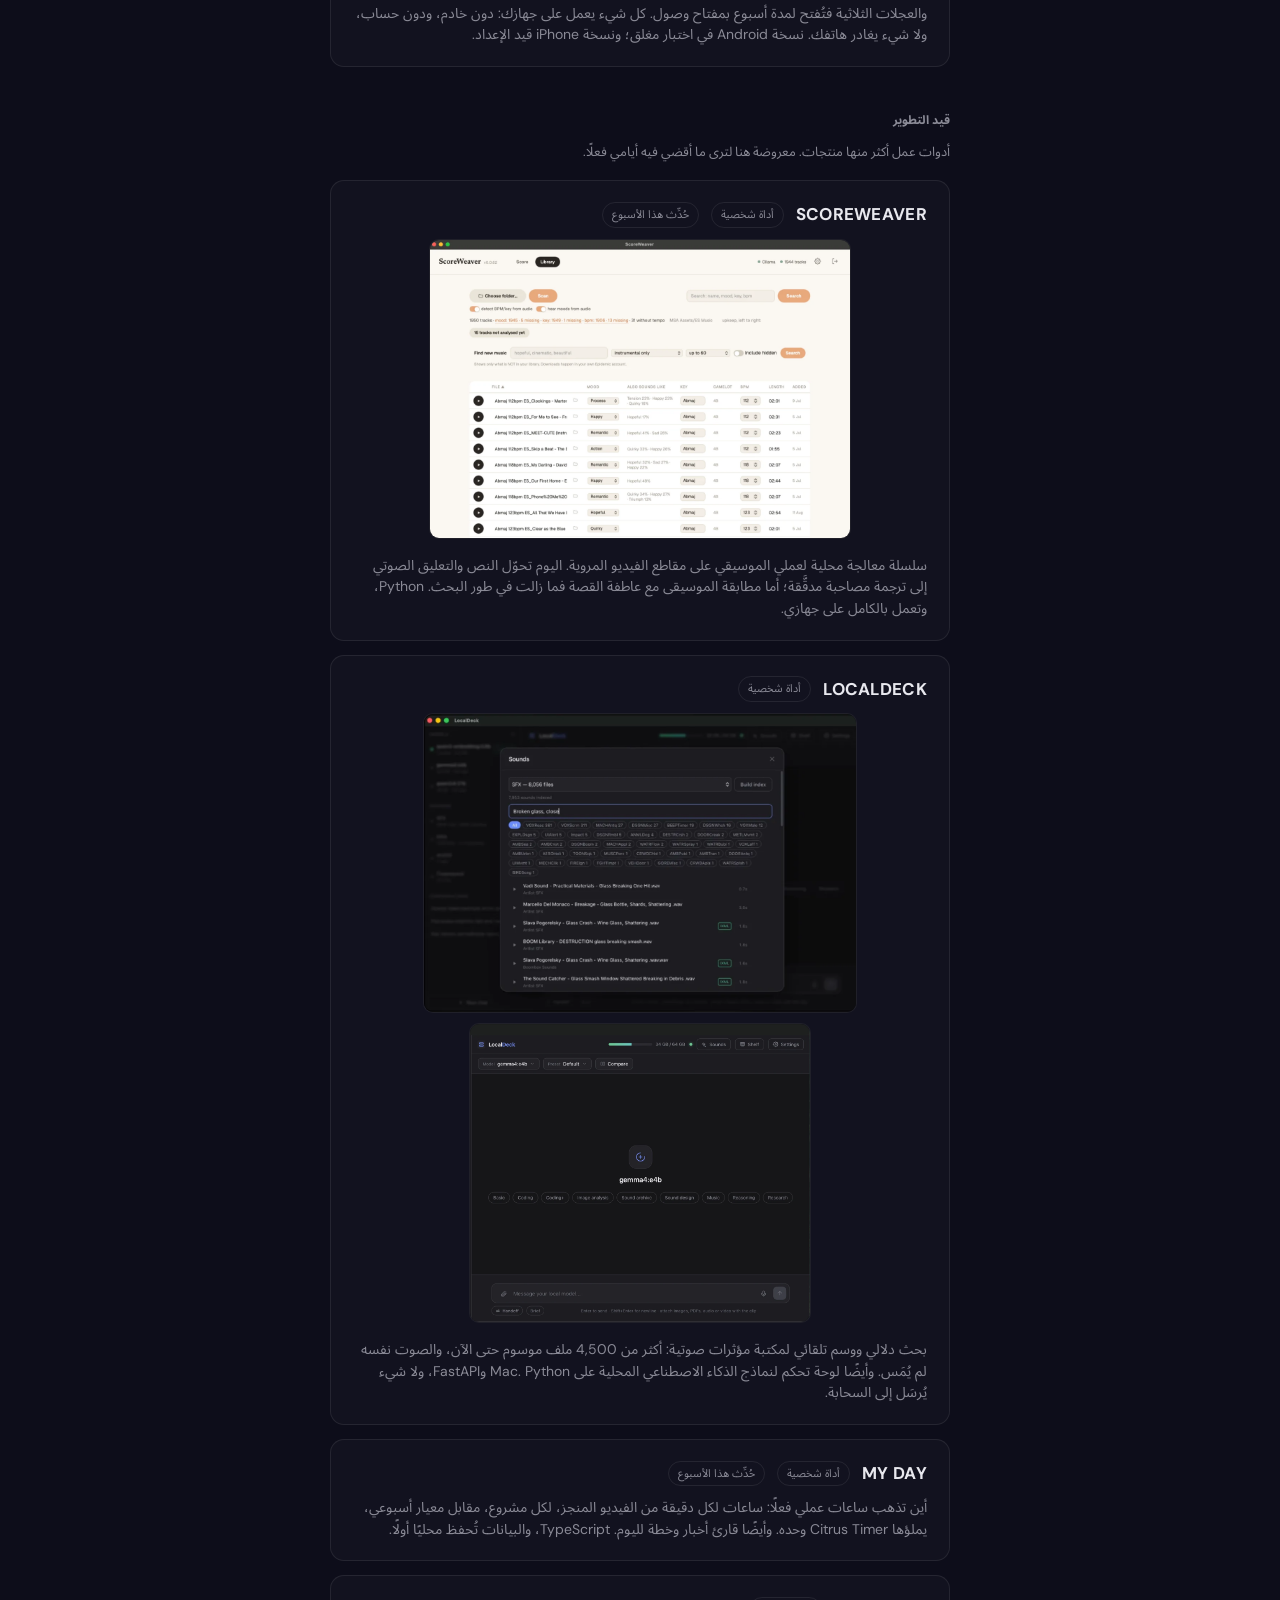
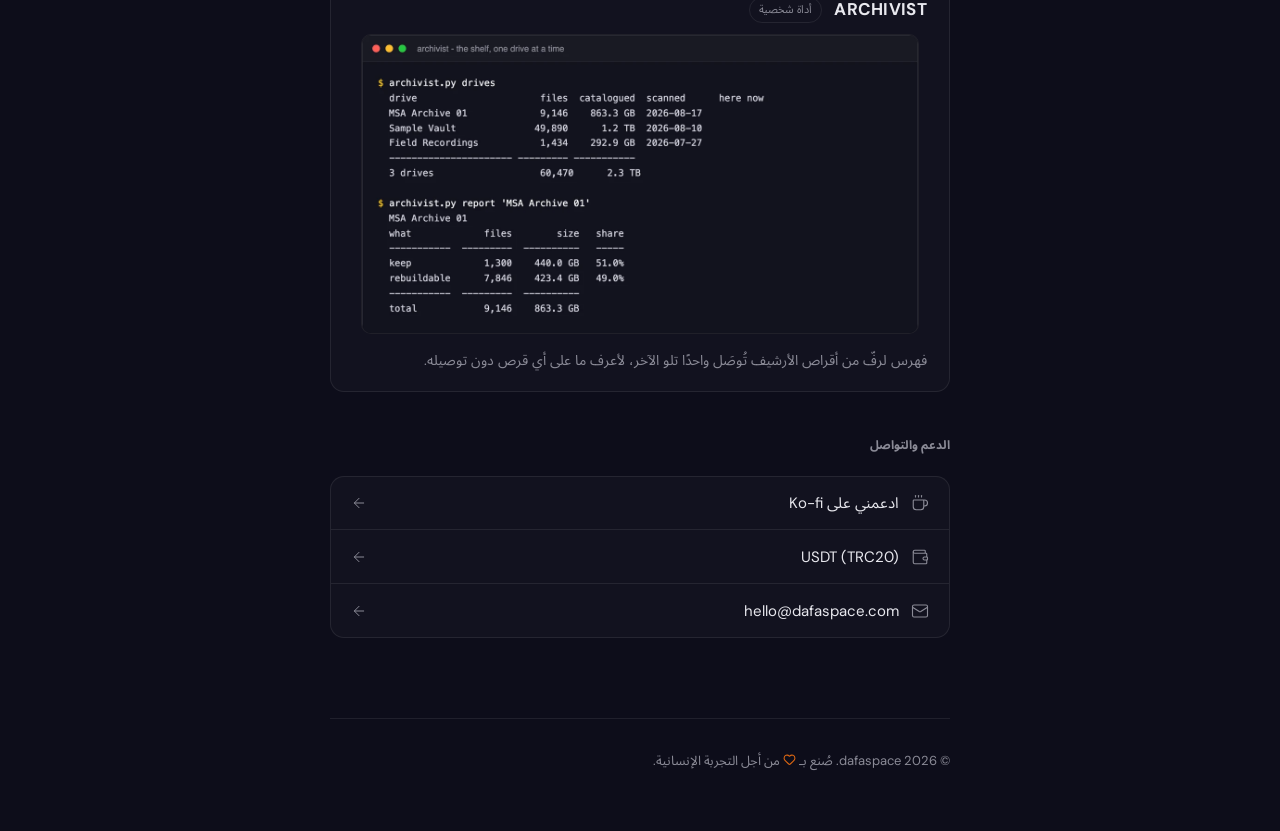
==== commit d2b391f3: "Review fixes (9 Nov): fonts, pictures, Support icons, RTL arrows, offer once, translations - Each la" ====
--- a/ar/index.html
+++ b/ar/index.html
@@ -16,7 +16,7 @@
   <link rel="preconnect" href="https://fonts.googleapis.com">
   <link rel="preconnect" href="https://fonts.gstatic.com" crossorigin>
   <link href="https://fonts.googleapis.com/css2?family=DM+Sans:wght@400;500;600;700&display=swap" rel="stylesheet">
-  <!-- Japanese glyphs (Noto Sans JP, 240 slices) load only for a Japanese page or a Japanese browser,
+  <!-- Japanese glyphs (Noto Sans JP, 120 slices) load only for a Japanese page or a Japanese browser,
        whose language offer on / is written in Japanese. Every other page downloads nothing of it. -->
   <script>
     if (document.documentElement.lang === 'ja' || (navigator.languages || [navigator.language]).some(l => /^ja\b/i.test(l || ''))) {
@@ -90,6 +90,7 @@
     *, *::before, *::after { box-sizing: border-box; margin: 0; padding: 0; }
 
     :root {
+      color-scheme: dark;
       --bg: #0d0d1a;
       --text: #e8e8ee;
       --muted: #8a8a96;
@@ -112,11 +113,12 @@
     body {
       min-height: 100vh;
       display: flex;
-      justify-content: center;
+      flex-direction: column;
+      align-items: center;
       padding: 56px 24px 60px;
     }
 
-    main {
+    header, main, footer {
       width: 100%;
       max-width: 620px;
     }
@@ -157,11 +159,15 @@
       border-radius: 999px; padding-block: .5em; padding-inline: .9em 2.2em; min-height: 44px; max-width: 12em; cursor: pointer;
       -webkit-appearance: none; appearance: none; -webkit-tap-highlight-color: transparent; }
     select.lang:hover { color: var(--text); }
-    select.lang option { color: #0d0d1a; }
-    /* The browser sizes the pill on all twelve language names, so on the English page it would fetch the
-       Cyrillic, Georgian and Hebrew files just for them. There the pill shows "English", so it skips
-       the partners; the open list is drawn by the system in its own font anyway. */
-    html[lang="en"] select.lang { font-family: 'DM Sans', system-ui, sans-serif; }
+    /* The browser shapes every language name in the pill, so with the full stack each page would fetch
+       every partner file just for them. The pill carries only the partner of the page's own language;
+       the other names fall to the system font, and the open list is drawn by the system anyway. */
+    select.lang { font-family: 'DM Sans', system-ui, sans-serif; line-height: 1; }
+    :lang(ru) select.lang, :lang(uk) select.lang { font-family: 'DM Sans', 'Geist', system-ui, sans-serif; }
+    :lang(ka) select.lang { font-family: 'DM Sans', 'Noto Sans Georgian', system-ui, sans-serif; }
+    :lang(he) select.lang { font-family: 'DM Sans', 'IBM Plex Sans Hebrew', system-ui, sans-serif; }
+    :lang(ar) select.lang { font-family: 'DM Sans', 'Noto Sans Arabic', system-ui, sans-serif; }
+    :lang(ja) select.lang { font-family: 'DM Sans', 'Noto Sans JP', system-ui, sans-serif; }
 
     /* The language offer, on "/" only: a quiet line in the reader's own language, never a redirect */
     .lang-offer { display: flex; align-items: center; gap: 12px; margin: -20px 0 28px;
@@ -175,8 +181,12 @@
       -webkit-appearance: none; appearance: none; -webkit-tap-highlight-color: transparent;
       text-box: trim-both cap alphabetic;
     }
-    .lang-offer .lang-offer-go { flex: none; border-bottom: 1px solid var(--border); min-height: 0; padding: 4px 0; }
+    .lang-offer .lang-offer-go { flex: none; padding: 0; text-decoration: underline; text-decoration-color: rgba(255,255,255,0.25);
+      text-decoration-thickness: 1px; text-underline-offset: 5px; }
     .lang-offer .lang-offer-close { flex: none; color: var(--muted); min-width: 44px; margin-inline-start: auto; }
+
+    /* Japanese: no line may open with a small kana or a closing mark */
+    :lang(ja) { line-break: strict; }
 
     /* Hero */
     .hero {
@@ -229,6 +239,8 @@
       gap: 6px;
       min-height: 44px;
       font-size: 14px;
+      line-height: 1;
+      text-box: trim-both cap alphabetic;
       color: var(--muted);
       cursor: pointer;
       list-style: none;
@@ -286,6 +298,7 @@
     }
     .project-logo {
       font-size: 17px;
+      line-height: 1.6;
       font-weight: 700;
       letter-spacing: 0.3px;
     }
@@ -389,7 +402,7 @@
       overflow: hidden;
       background: var(--card);
     }
-    .links a {
+    .links a, .links button {
       display: flex;
       align-items: center;
       justify-content: space-between;
@@ -400,8 +413,13 @@
       transition: background 0.15s ease;
       border-bottom: 1px solid var(--border);
     }
+    .links button {
+      width: 100%; font: inherit; font-size: 15px; line-height: inherit; text-align: start; cursor: pointer;
+      background: none; border-width: 0 0 1px; border-style: solid; border-color: var(--border);
+      -webkit-appearance: none; appearance: none; -webkit-tap-highlight-color: transparent;
+    }
     .links a:last-child { border-bottom: none; }
-    .links a:hover { background: var(--card-hover); }
+    .links a:hover, .links button:hover { background: var(--card-hover); }
     .links .label { display: flex; align-items: center; gap: 12px; }
     .links .label-icon {
       width: 18px; height: 18px;
@@ -410,11 +428,15 @@
       color: var(--muted);
     }
     .links .arrow {
-      color: var(--muted);
-      font-size: 14px;
+      display: inline-flex;
+      color: var(--muted);
       transition: transform 0.15s ease, color 0.15s ease;
     }
-    .links a:hover .arrow { transform: translateX(2px); color: var(--text); }
+    .links a:hover .arrow, .links button:hover .arrow { transform: translateX(2px); color: var(--text); }
+    /* Right to left, the arrow points the way the row reads */
+    [dir="rtl"] .links .arrow { transform: scaleX(-1); }
+    [dir="rtl"] .links a:hover .arrow, [dir="rtl"] .links button:hover .arrow { transform: scaleX(-1) translateX(2px); }
+    .visually-hidden { position: absolute; width: 1px; height: 1px; margin: -1px; overflow: hidden; clip-path: inset(50%); white-space: nowrap; }
 
     /* Footer */
     footer {
@@ -425,6 +447,9 @@
       color: var(--muted);
       line-height: 1.6;
     }
+    footer .heart { display: inline-block; width: 13px; height: 13px; vertical-align: -1px; background: var(--accent);
+      -webkit-mask: url("data:image/svg+xml,%3Csvg xmlns='http://www.w3.org/2000/svg' viewBox='0 0 24 24'%3E%3Cpath d='M2 9.5a5.5 5.5 0 0 1 9.591-3.676.56.56 0 0 0 .818 0A5.49 5.49 0 0 1 22 9.5c0 2.29-1.5 4-3 5.5l-5.492 5.313a2 2 0 0 1-3 0L5 15c-1.5-1.5-3-3.2-3-5.5' fill='none' stroke='black' stroke-width='2' stroke-linecap='round' stroke-linejoin='round'/%3E%3C/svg%3E") center / contain no-repeat;
+              mask: url("data:image/svg+xml,%3Csvg xmlns='http://www.w3.org/2000/svg' viewBox='0 0 24 24'%3E%3Cpath d='M2 9.5a5.5 5.5 0 0 1 9.591-3.676.56.56 0 0 0 .818 0A5.49 5.49 0 0 1 22 9.5c0 2.29-1.5 4-3 5.5l-5.492 5.313a2 2 0 0 1-3 0L5 15c-1.5-1.5-3-3.2-3-5.5' fill='none' stroke='black' stroke-width='2' stroke-linecap='round' stroke-linejoin='round'/%3E%3C/svg%3E") center / contain no-repeat; }
     footer a { color: var(--muted); text-decoration: none; border-bottom: 1px solid var(--border); }
     footer a:hover { color: var(--text); border-color: var(--text); }
 
@@ -469,12 +494,12 @@
   <!-- FRESH:END -->
 </head>
 <body>
+  <header class="top">
+    <div class="logo"><span id="logo"></span></div>
+    <span class="lang-slot" hidden data-label="اللغة" data-t-attr="data-label:lang.label"></span>
+  </header>
+
   <main>
-
-    <div class="top">
-      <div class="logo"><span id="logo" aria-label="dafaspace"></span></div>
-      <span class="lang-slot" hidden data-label="اللغة" data-t-attr="data-label:lang.label"></span>
-    </div>
     <div class="lang-offer" hidden>
       <span class="lang-offer-text" data-t="offer.text">هل تريد فتح هذه الصفحة بالعربية؟</span>
       <button type="button" class="lang-offer-go" data-t="offer.yes">فتح</button>
@@ -482,7 +507,7 @@
     </div>
 
     <div class="hero">
-      <img class="avatar" src="photo.jpg" alt="Daniel Fainberg">
+      <img class="avatar" src="photo.webp" alt="" width="56" height="56">
       <h1>Daniel Fainberg</h1>
     </div>
     <p class="tagline" data-t="tagline">أصنع تطبيقات صغيرة لما أحبه: للسينما، وللموسيقى، وللحياة اليومية.</p>
@@ -501,59 +526,59 @@
     <section>
       <h2 data-t="sec.projects">المشاريع</h2>
 
-      <a id="p-cinemail" class="project" href="https://cinemail.app" target="_blank" rel="noopener">
+      <a id="p-cinemail" class="project" aria-labelledby="n-cinemail s-cinemail" href="https://cinemail.app" target="_blank" rel="noopener">
         <div class="project-shots">
-          <img class="project-shot" data-t-attr="alt:cinemail.shot1" src="shots/cinemail1.jpg" alt="البحث عن Hildur في Cinemail: نتائج الأشخاص وأولها المؤلفة الموسيقية Hildur Gudnadottir، تليها الأفلام والمسلسلات المطابقة" loading="lazy" width="1080" height="1835">
-          <img class="project-shot" data-t-attr="alt:cinemail.shot2" src="shots/cinemail.jpg" alt="صفحة فيلم في Cinemail تعرض الملصق والتقييم والملخص والمخرج ومدير التصوير والمؤلفين الموسيقيين، مع روابط للموسيقى التصويرية على Spotify وApple Music وYouTube Music" loading="lazy" width="608" height="1200">
-          <img class="project-shot" data-t-attr="alt:cinemail.shot3" src="shots/cinemail2.jpg" alt="ملف المشاهدة في Cinemail: الأفلام التي شوهدت والتي تنتظر المشاهدة، وإجمالي وقت المشاهدة، وترتيب المؤلفين الموسيقيين الأكثر حضورًا في ما شاهده المستخدم" loading="lazy" width="765" height="1200">
-        </div>
-        <div class="project-head">
-          <div class="project-logo"><span>CINE</span>MAIL</div>
-          <div class="project-status" data-t="status.live">متاح</div>
+          <img class="project-shot" data-t-attr="alt:cinemail.shot1" src="shots/cinemail1.webp" alt="البحث عن Hildur في Cinemail: نتائج الأشخاص وأولها المؤلفة الموسيقية Hildur Gudnadottir، تليها الأفلام والمسلسلات المطابقة" fetchpriority="high" width="706" height="1200">
+          <img class="project-shot" data-t-attr="alt:cinemail.shot2" src="shots/cinemail.webp" alt="صفحة فيلم في Cinemail تعرض الملصق والتقييم والملخص والمخرج ومدير التصوير والمؤلفين الموسيقيين، مع روابط للموسيقى التصويرية على Spotify وApple Music وYouTube Music" width="608" height="1200">
+          <img class="project-shot" data-t-attr="alt:cinemail.shot3" src="shots/cinemail2.webp" alt="ملف المشاهدة في Cinemail: الأفلام التي شوهدت والتي تنتظر المشاهدة، وإجمالي وقت المشاهدة، وترتيب المؤلفين الموسيقيين الأكثر حضورًا في ما شاهده المستخدم" width="765" height="1200">
+        </div>
+        <div class="project-head">
+          <h3 class="project-logo" id="n-cinemail"><span>CINE</span>MAIL</h3>
+          <div class="project-status" id="s-cinemail" data-t="status.live">متاح</div>
           <div class="fresh" data-t="badge.fresh">حُدِّث هذا الأسبوع</div>
         </div>
         <div class="project-desc" data-t="cinemail.desc">رفيقك الشخصي في عالم السينما. سجّل الأفلام، واحصل على اقتراحات من بضع كلمات، وشارك القوائم مع أصدقائك. ثماني لغات، وصفحات عامة للأفلام، واستيراد من IMDb. متاح على الويب الآن؛ وتطبيق iPhone في اختبار مغلق.</div>
       </a>
 
-      <a id="p-underpicture" class="project" href="https://underpicture.com" target="_blank" rel="noopener">
-        <img class="project-shot" data-t-attr="alt:underpicture.shot1" src="shots/underpicture.jpg" alt="شاشة البداية في Underpicture: أفلت فيديو واحدًا ومقطعين موسيقيين أو أكثر دفعة واحدة لإنشاء رابط للعميل" loading="lazy" width="1040" height="800">
-        <div class="project-head">
-          <div class="project-logo"><span>UNDER</span>PICTURE</div>
-          <div class="project-status" data-t="status.beta">تجريبي</div>
+      <a id="p-underpicture" class="project" aria-labelledby="n-underpicture s-underpicture" href="https://underpicture.com" target="_blank" rel="noopener">
+        <img class="project-shot" data-t-attr="alt:underpicture.shot1" src="shots/underpicture.webp" alt="شاشة البداية في Underpicture: أفلت فيديو واحدًا ومقطعين موسيقيين أو أكثر دفعة واحدة لإنشاء رابط للعميل" loading="lazy" width="1040" height="800">
+        <div class="project-head">
+          <h3 class="project-logo" id="n-underpicture"><span>UNDER</span>PICTURE</h3>
+          <div class="project-status" id="s-underpicture" data-t="status.beta">تجريبي</div>
           <div class="fresh" data-t="badge.fresh">حُدِّث هذا الأسبوع</div>
         </div>
         <div class="project-desc" data-t="underpicture.desc">أرسل إلى عميلك رابطًا واحدًا. يسمع كل خيار موسيقي مع الصورة، ويبدّل المقاطع دون أن يتوقف الفيديو، ويقيّم كل مقطع: بارد أو دافئ أو ساخن. يصل اختياره إلى بريدك. لمحرّري المونتاج والمؤلفين الموسيقيين ومصوّري الفيديو؛ يعمل على أي هاتف، بثلاث عشرة لغة.</div>
         <div class="project-note" data-t="underpicture.note">نسخة تجريبية مغلقة: لإنشاء الروابط، اطلب رمز مختبِر عبر hello@underpicture.com.</div>
       </a>
 
-      <a id="p-tunemail" class="project" href="https://tunemail.app" target="_blank" rel="noopener">
-        <img class="project-shot" data-t-attr="alt:tunemail.shot1" src="shots/tunemail.jpg" alt="Tunemail على الهاتف: رابط Spotify ملصوق تحوّل إلى أغنية Creep لفرقة Radiohead، مع أزرار لفتح الأغنية نفسها في Spotify وApple Music وDeezer وTidal" loading="lazy" width="780" height="1688">
-        <div class="project-head">
-          <div class="project-logo"><span>TUNE</span>MAIL</div>
-          <div class="project-status" data-t="status.beta">تجريبي</div>
+      <a id="p-tunemail" class="project" aria-labelledby="n-tunemail s-tunemail" href="https://tunemail.app" target="_blank" rel="noopener">
+        <img class="project-shot" data-t-attr="alt:tunemail.shot1" src="shots/tunemail.webp" alt="Tunemail على الهاتف: رابط Spotify ملصوق تحوّل إلى أغنية Creep لفرقة Radiohead، مع أزرار لفتح الأغنية نفسها في Spotify وApple Music وDeezer وTidal" loading="lazy" width="780" height="1688">
+        <div class="project-head">
+          <h3 class="project-logo" id="n-tunemail"><span>TUNE</span>MAIL</h3>
+          <div class="project-status" id="s-tunemail" data-t="status.beta">تجريبي</div>
           <div class="fresh" data-t="badge.fresh">حُدِّث هذا الأسبوع</div>
         </div>
         <div class="project-desc" data-t="tunemail.desc">أرسل أغنية إلى أي شخص: رابط واحد يفتحها في التطبيق الذي يستخدمه. متاح على الويب الآن في نسخة تجريبية عامة؛ وتطبيق iPhone قيد التطوير.</div>
         <div class="project-note" data-t="tunemail.note">جرّبه دون حساب: الصق رابط أغنية.</div>
       </a>
 
-      <a id="p-fifths" class="project" href="https://dafaspace.github.io/fifths/" target="_blank" rel="noopener">
-        <img class="project-shot" data-t-attr="alt:fifths.shot1" src="shots/fifths.png" alt="واجهة Another Circle Of Fifths في عرض الأنماط الكنسية: عجلة ملوّنة للسلالم، والأنماط السبعة من صول، والسلّم والتآلفات الدياتونية والتآلفات المسيطرة الثانوية لصول الأيوني" loading="lazy" width="538" height="981">
-        <div class="project-head">
-          <div class="project-logo"><span>CIRCLE</span> OF FIFTHS</div>
-          <div class="project-status" data-t="status.live">متاح</div>
-          <div class="fresh" data-t="badge.fresh">حُدِّث هذا الأسبوع</div>
-        </div>
-        <div class="project-desc" data-t="fifths.desc">دائرة خامسات تفاعلية. استكشف السلالم والأنماط والتآلفات، واستمع إلى العلاقات بينها، واختبر نفسك. مجانية، دون حساب، وتعمل دون اتصال.</div>
+      <a id="p-fifths" class="project" aria-labelledby="n-fifths s-fifths" href="https://dafaspace.github.io/fifths/" target="_blank" rel="noopener">
+        <img class="project-shot" data-t-attr="alt:fifths.shot1" src="shots/fifths.webp" alt="واجهة Another Circle Of Fifths في عرض الأنماط الكنسية: عجلة ملوّنة للسلالم، والأنماط السبعة من صول، والسلّم والتآلفات الدياتونية والتآلفات المسيطرة الثانوية لصول الأيوني" loading="lazy" width="538" height="981">
+        <div class="project-head">
+          <h3 class="project-logo" id="n-fifths"><span>CIRCLE</span> OF FIFTHS</h3>
+          <div class="project-status" id="s-fifths" data-t="status.live">متاح</div>
+          <div class="fresh" data-t="badge.fresh">حُدِّث هذا الأسبوع</div>
+        </div>
+        <div class="project-desc" data-t="fifths.desc">دائرة خامسات تفاعلية. استكشف السلالم والأنماط والتآلفات، واستمع إلى العلاقات بينها، واختبر نفسك في اختبار قصير. مجانية، دون حساب، وتعمل دون اتصال.</div>
       </a>
 
       <div id="p-citrus" class="project project--static">
         <div class="project-shots">
-          <img class="project-shot" data-t-attr="alt:citrus.shot1" src="shots/citrus-focus.jpg" alt="Citrus Timer في وضع التركيز: شريحة برتقال تمتلئ باتجاه عقارب الساعة، والمتبقي 27 دقيقة و45 ثانية" loading="lazy" width="597" height="900">
-          <img class="project-shot" data-t-attr="alt:citrus.shot2" src="shots/citrus-break.jpg" alt="Citrus Timer في استراحة قصيرة: تحوّلت الثمرة إلى ليمون أخضر، والمتبقي 4 دقائق و37 ثانية" loading="lazy" width="597" height="900">
-        </div>
-        <div class="project-head">
-          <div class="project-logo"><span>CITRUS</span> TIMER</div>
+          <img class="project-shot" data-t-attr="alt:citrus.shot1" src="shots/citrus-focus.webp" alt="Citrus Timer في وضع التركيز: شريحة برتقال تمتلئ باتجاه عقارب الساعة، والمتبقي 27 دقيقة و45 ثانية" loading="lazy" width="597" height="900">
+          <img class="project-shot" data-t-attr="alt:citrus.shot2" src="shots/citrus-break.webp" alt="Citrus Timer في استراحة قصيرة: تحوّلت الثمرة إلى ليمون أخضر، والمتبقي 4 دقائق و37 ثانية" loading="lazy" width="597" height="900">
+        </div>
+        <div class="project-head">
+          <h3 class="project-logo"><span>CITRUS</span> TIMER</h3>
           <div class="project-status" data-t="status.notReleased">لم يُطرح بعد</div>
           <div class="fresh" data-t="badge.fresh">حُدِّث هذا الأسبوع</div>
         </div>
@@ -561,14 +586,14 @@
       </div>
 
 
-      <a id="p-astrotrip" class="project" href="https://astrovarium.com/" target="_blank" rel="noopener">
+      <a id="p-astrotrip" class="project" aria-labelledby="n-astrotrip s-astrotrip" href="https://astrovarium.com/" target="_blank" rel="noopener">
         <div class="project-shots">
-          <img class="project-shot" data-t-attr="alt:astrotrip.shot1" src="shots/astrovarium-natal.jpg" alt="خريطة ميلاد في Astrovarium بنظام بلاسيدوس للبيوت، تُظهر دائرة الأبراج ورؤوس البيوت ومواقع الكواكب وخطوط الجوانب" loading="lazy" width="675" height="900">
-          <img class="project-shot" data-t-attr="alt:astrotrip.shot2" src="shots/astrovarium-aspects.jpg" alt="شبكة الجوانب للخريطة نفسها: كل الجوانب بين الكواكب والعقدتين وليليث وسهم السعادة والزوايا، ويظهر الأورب بلمسة واحدة." loading="lazy" width="675" height="900">
-        </div>
-        <div class="project-head">
-          <div class="project-logo"><span>ASTRO</span>VARIUM</div>
-          <div class="project-status" data-t="status.beta">تجريبي</div>
+          <img class="project-shot" data-t-attr="alt:astrotrip.shot1" src="shots/astrovarium-natal.webp" alt="خريطة ميلاد في Astrovarium بنظام بلاسيدوس للبيوت، تُظهر دائرة الأبراج ورؤوس البيوت ومواقع الكواكب وخطوط الجوانب" loading="lazy" width="675" height="900">
+          <img class="project-shot" data-t-attr="alt:astrotrip.shot2" src="shots/astrovarium-aspects.webp" alt="شبكة الجوانب للخريطة نفسها: كل الجوانب بين الكواكب والعقدتين وليليث وسهم السعادة والزوايا، ويظهر الأورب بلمسة واحدة." loading="lazy" width="675" height="900">
+        </div>
+        <div class="project-head">
+          <h3 class="project-logo" id="n-astrotrip"><span>ASTRO</span>VARIUM</h3>
+          <div class="project-status" id="s-astrotrip" data-t="status.beta">تجريبي</div>
           <div class="fresh" data-t="badge.fresh">حُدِّث هذا الأسبوع</div>
         </div>
         <div class="project-desc" data-t="astrotrip.desc">خرائط فلكية دقيقة، بمواقع جرى التحقق منها بالمقارنة مع NASA JPL Horizons. على الويب، خريطة الميلاد وكل ما يتعلق بها مجانية؛ أما العبورات والتقدّمات والتسييرات والعودات والتوافق بين خريطتين والعجلات الثلاثية فتُفتح لمدة أسبوع بمفتاح وصول. كل شيء يعمل على جهازك: دون خادم، ودون حساب، ولا شيء يغادر هاتفك. نسخة Android في اختبار مغلق؛ ونسخة iPhone قيد الإعداد.</div>
@@ -583,10 +608,10 @@
 
       <div id="p-scoreweaver" class="project project--static">
         <a href="shots/scoreweaver.png" target="_blank" rel="noopener" title="فتح بالحجم الكامل" data-t-attr="title:common.openFull">
-          <img class="project-shot" data-t-attr="alt:scoreweaver.shot1" src="shots/scoreweaver.png" alt="مكتبة ScoreWeaver: 1,950 مقطعًا محلَّلًا في جدول يعرض المزاج المكتشف، وقراءات بديلة للمزاج بنسب ثقة، والسلّم، ورمز Camelot، وBPM، والمدة" loading="lazy" width="1200" height="850">
+          <img class="project-shot" data-t-attr="alt:scoreweaver.shot1" src="shots/scoreweaver.webp" alt="مكتبة ScoreWeaver: 1,950 مقطعًا محلَّلًا في جدول يعرض المزاج المكتشف، وقراءات بديلة للمزاج بنسب ثقة، والسلّم، ورمز Camelot، وBPM، والمدة" loading="lazy" width="1200" height="850">
         </a>
         <div class="project-head">
-          <div class="project-logo"><span>SCORE</span>WEAVER</div>
+          <h3 class="project-logo"><span>SCORE</span>WEAVER</h3>
           <div class="project-status" data-t="status.private">أداة شخصية</div>
           <div class="fresh" data-t="badge.fresh">حُدِّث هذا الأسبوع</div>
         </div>
@@ -596,14 +621,14 @@
       <div id="p-localdeck" class="project project--static">
         <div class="project-shots project-shots--stack">
           <a href="shots/localdeck2.jpg" target="_blank" rel="noopener" title="فتح بالحجم الكامل" data-t-attr="title:common.openFull">
-            <img class="project-shot" data-t-attr="alt:localdeck.shot1" src="shots/localdeck2.jpg" alt="البحث في مكتبة مؤثرات صوتية في LocalDeck بوصف الصوت: عبارة broken glass, close تُرجع الملفات المطابقة من بين 7,953 ملفًا مفهرسًا، مجمّعة حسب الفئة" loading="lazy" width="1200" height="827">
+            <img class="project-shot" data-t-attr="alt:localdeck.shot1" src="shots/localdeck2.webp" alt="البحث في مكتبة مؤثرات صوتية في LocalDeck بوصف الصوت: عبارة broken glass, close تُرجع الملفات المطابقة من بين 7,953 ملفًا مفهرسًا، مجمّعة حسب الفئة" loading="lazy" width="1200" height="827">
           </a>
           <a href="shots/localdeck.png" target="_blank" rel="noopener" title="فتح بالحجم الكامل" data-t-attr="title:common.openFull">
-            <img class="project-shot" data-t-attr="alt:localdeck.shot2" src="shots/localdeck.png" alt="LocalDeck: نموذج محلي محمَّل مع عرض استخدام الذاكرة، وأوضاع جاهزة لأرشيف الصوت، وتصميم الصوت، والموسيقى، والاستدلال، والبحث" loading="lazy" width="1200" height="1050">
+            <img class="project-shot" data-t-attr="alt:localdeck.shot2" src="shots/localdeck.webp" alt="LocalDeck: نموذج محلي محمَّل مع عرض استخدام الذاكرة، وأوضاع جاهزة لأرشيف الصوت، وتصميم الصوت، والموسيقى، والاستدلال، والبحث" loading="lazy" width="1200" height="1050">
           </a>
         </div>
         <div class="project-head">
-          <div class="project-logo"><span>LOCAL</span>DECK</div>
+          <h3 class="project-logo"><span>LOCAL</span>DECK</h3>
           <div class="project-status" data-t="status.private">أداة شخصية</div>
           <div class="fresh" data-t="badge.fresh">حُدِّث هذا الأسبوع</div>
         </div>
@@ -612,7 +637,7 @@
 
       <div id="p-myday" class="project project--static">
         <div class="project-head">
-          <div class="project-logo"><span>MY</span> DAY</div>
+          <h3 class="project-logo"><span>MY</span> DAY</h3>
           <div class="project-status" data-t="status.private">أداة شخصية</div>
           <div class="fresh" data-t="badge.fresh">حُدِّث هذا الأسبوع</div>
         </div>
@@ -621,10 +646,10 @@
 
       <div id="p-archivist" class="project project--static">
         <a href="shots/archivist.png" target="_blank" rel="noopener" title="فتح بالحجم الكامل" data-t-attr="title:common.openFull">
-          <img class="project-shot" data-t-attr="alt:archivist.shot1" src="shots/archivist.png" alt="Archivist في الطرفية: قائمة بالأقراص المفهرسة مع عدد الملفات وأحجامها، وتقرير لكل قرص يقسم محتواه إلى ما يجب الاحتفاظ به وما يمكن إعادة بنائه" loading="lazy" width="1200" height="643">
+          <img class="project-shot" data-t-attr="alt:archivist.shot1" src="shots/archivist.webp" alt="Archivist في الطرفية: قائمة بالأقراص المفهرسة مع عدد الملفات وأحجامها، وتقرير لكل قرص يقسم محتواه إلى ما يجب الاحتفاظ به وما يمكن إعادة بنائه" loading="lazy" width="1200" height="643">
         </a>
         <div class="project-head">
-          <div class="project-logo"><span>ARCHIV</span>IST</div>
+          <h3 class="project-logo"><span>ARCHIV</span>IST</h3>
           <div class="project-status" data-t="status.private">أداة شخصية</div>
           <div class="fresh" data-t="badge.fresh">حُدِّث هذا الأسبوع</div>
         </div>
@@ -637,47 +662,49 @@
       <div class="links">
         <a href="https://ko-fi.com/dafaspace" target="_blank" rel="noopener">
           <span class="label">
-            <span class="label-icon">☕</span>
+            <span class="label-icon"><svg width="18" height="18" viewBox="0 0 24 24" fill="none" stroke="currentColor" stroke-width="1.5" stroke-linecap="round" stroke-linejoin="round" aria-hidden="true"><path d="M10 2v2"/><path d="M14 2v2"/><path d="M16 8a1 1 0 0 1 1 1v8a4 4 0 0 1-4 4H7a4 4 0 0 1-4-4V9a1 1 0 0 1 1-1h14a4 4 0 1 1 0 8h-1"/><path d="M6 2v2"/></svg></span>
             <span data-t="support.kofi">ادعمني على Ko-fi</span>
           </span>
-          <span class="arrow">→</span>
+          <span class="arrow"><svg width="16" height="16" viewBox="0 0 24 24" fill="none" stroke="currentColor" stroke-width="1.5" stroke-linecap="round" stroke-linejoin="round" aria-hidden="true"><path d="M5 12h14"/><path d="m12 5 7 7-7 7"/></svg></span>
         </a>
-        <a href="#" onclick="copyUSDT(event)" id="usdt-link" data-copied="تم النسخ" data-prompt="انسخ عنوان USDT (TRC20):" data-t-attr="data-copied:support.copied,data-prompt:support.copyPrompt">
+        <button type="button" onclick="copyUSDT(event)" id="usdt-link" data-copied="تم النسخ" data-prompt="انسخ عنوان USDT (TRC20):" data-t-attr="data-copied:support.copied,data-prompt:support.copyPrompt">
           <span class="label">
-            <span class="label-icon">◈</span>
+            <span class="label-icon"><svg width="18" height="18" viewBox="0 0 24 24" fill="none" stroke="currentColor" stroke-width="1.5" stroke-linecap="round" stroke-linejoin="round" aria-hidden="true"><path d="M19 7V4a1 1 0 0 0-1-1H5a2 2 0 0 0 0 4h15a1 1 0 0 1 1 1v4h-3a2 2 0 0 0 0 4h3a1 1 0 0 0 1-1v-2a1 1 0 0 0-1-1"/><path d="M3 5v14a2 2 0 0 0 2 2h15a1 1 0 0 0 1-1v-4"/></svg></span>
             <span id="usdt-label">USDT (TRC20)</span>
           </span>
-          <span class="arrow">→</span>
-        </a>
+          <span class="arrow"><svg width="16" height="16" viewBox="0 0 24 24" fill="none" stroke="currentColor" stroke-width="1.5" stroke-linecap="round" stroke-linejoin="round" aria-hidden="true"><path d="M5 12h14"/><path d="m12 5 7 7-7 7"/></svg></span>
+        </button>
         <a href="mailto:hello@dafaspace.com">
           <span class="label">
-            <span class="label-icon">✉</span>
+            <span class="label-icon"><svg width="18" height="18" viewBox="0 0 24 24" fill="none" stroke="currentColor" stroke-width="1.5" stroke-linecap="round" stroke-linejoin="round" aria-hidden="true"><path d="m22 7-8.991 5.727a2 2 0 0 1-2.009 0L2 7"/><rect x="2" y="4" width="20" height="16" rx="2"/></svg></span>
             hello@dafaspace.com
           </span>
-          <span class="arrow">→</span>
+          <span class="arrow"><svg width="16" height="16" viewBox="0 0 24 24" fill="none" stroke="currentColor" stroke-width="1.5" stroke-linecap="round" stroke-linejoin="round" aria-hidden="true"><path d="M5 12h14"/><path d="m12 5 7 7-7 7"/></svg></span>
         </a>
       </div>
+      <span class="visually-hidden" role="status" id="usdt-status"></span>
     </section>
 
-    <footer>
-      © <span id="year">2026</span> dafaspace. <span data-t="footer.made">صُنع بـ 🧡 من أجل التجربة الإنسانية.</span>
-    </footer>
-
   </main>
+
+  <footer>
+    © <span id="year">2026</span> dafaspace. <span data-t="footer.made">صُنع بـ <i class="heart" aria-hidden="true"></i> من أجل التجربة الإنسانية.</span>
+  </footer>
 
   <script>
     document.getElementById('year').textContent = new Date().getFullYear();
 
-    const USDT_ADDRESS = "TJ5kerJVe92YZDpqoyEKPqix2MWMmsr5bk";
+    const USDT_ADDRESS = "TJ5kerJVe92YZDpqoyEKPqix2MWMmsr5bk", USDT_LABEL = "USDT (TRC20)";
 
     function copyUSDT(e) {
       e.preventDefault();
       const link = e.currentTarget;
       navigator.clipboard.writeText(USDT_ADDRESS).then(() => {
         const lbl = document.getElementById('usdt-label');
-        const orig = lbl.textContent;
-        lbl.textContent = link.dataset.copied + " ✓ " + USDT_ADDRESS.slice(0, 6) + "…" + USDT_ADDRESS.slice(-4);
-        setTimeout(() => { lbl.textContent = orig; }, 2500);
+        lbl.textContent = link.dataset.copied + ": " + USDT_ADDRESS.slice(0, 6) + "…" + USDT_ADDRESS.slice(-4);
+        document.getElementById('usdt-status').textContent = link.dataset.copied;
+        clearTimeout(copyUSDT.t);
+        copyUSDT.t = setTimeout(() => { lbl.textContent = USDT_LABEL; document.getElementById('usdt-status').textContent = ''; }, 2500);
       }).catch(() => {
         prompt(link.dataset.prompt, USDT_ADDRESS);
       });
@@ -695,6 +722,9 @@
       sel.setAttribute('aria-label', slot.dataset.label);
       sel.innerHTML = L.map(l => `<option value="${l.code}" lang="${l.code}" dir="${l.dir}">${l.name}</option>`).join('');
       sel.value = here;
+      sel.autocomplete = 'off';
+      // Back to this page from another language: the browser restores the old choice, so set it again
+      addEventListener('pageshow', () => { sel.value = here; });
       sel.addEventListener('change', () => {
         try { localStorage.setItem('dafaspace:lang', sel.value); } catch {}
         location.href = L.find(l => l.code === sel.value).path;
@@ -703,19 +733,22 @@
       slot.hidden = false;
 
       // "/" is always English. A reader whose language we have gets one quiet offer, in that
-      // language; a choice made in the pill, English included, is remembered and respected.
+      // language, once: shown, it is not shown again for that language (Dafa, 9 Nov 2026).
+      // A choice made in the pill, English included, is remembered and respected.
       if (here !== 'en') return;
-      let saved = null, dismissed = null;
-      try { saved = localStorage.getItem('dafaspace:lang'); dismissed = localStorage.getItem('dafaspace:offer-dismissed'); } catch {}
+      let saved = null, shown = null;
+      try { saved = localStorage.getItem('dafaspace:lang'); shown = localStorage.getItem('dafaspace:offer-shown'); } catch {}
       if (saved === 'en') return;
       const find = code => L.find(l => l.code === code);
       let pick = saved && find(saved);
       if (!pick) for (const raw of navigator.languages || [navigator.language || 'en']) {
         const l = raw.toLowerCase();
-        pick = find(l.startsWith('pt') ? 'pt-BR' : l.startsWith('iw') ? 'he' : l.slice(0, 2));
+        const base = l.split('-')[0];
+        pick = find(base === 'pt' ? 'pt-BR' : base === 'iw' ? 'he' : base);
         if (pick) break;
       }
-      if (!pick || pick.code === 'en' || dismissed === pick.code || !pick.offer) return;
+      if (!pick || pick.code === 'en' || shown === pick.code || !pick.offer) return;
+      try { localStorage.setItem('dafaspace:offer-shown', pick.code); } catch {}
       const bar = document.querySelector('.lang-offer');
       bar.lang = pick.code; bar.dir = pick.dir;
       bar.querySelector('.lang-offer-text').textContent = pick.offer.text;
@@ -725,10 +758,7 @@
         try { localStorage.setItem('dafaspace:lang', pick.code); } catch {}
         location.href = pick.path;
       });
-      bar.querySelector('.lang-offer-close').addEventListener('click', () => {
-        try { localStorage.setItem('dafaspace:offer-dismissed', pick.code); } catch {}
-        bar.hidden = true;
-      });
+      bar.querySelector('.lang-offer-close').addEventListener('click', () => { bar.hidden = true; });
       bar.hidden = false;
     })();
   </script>
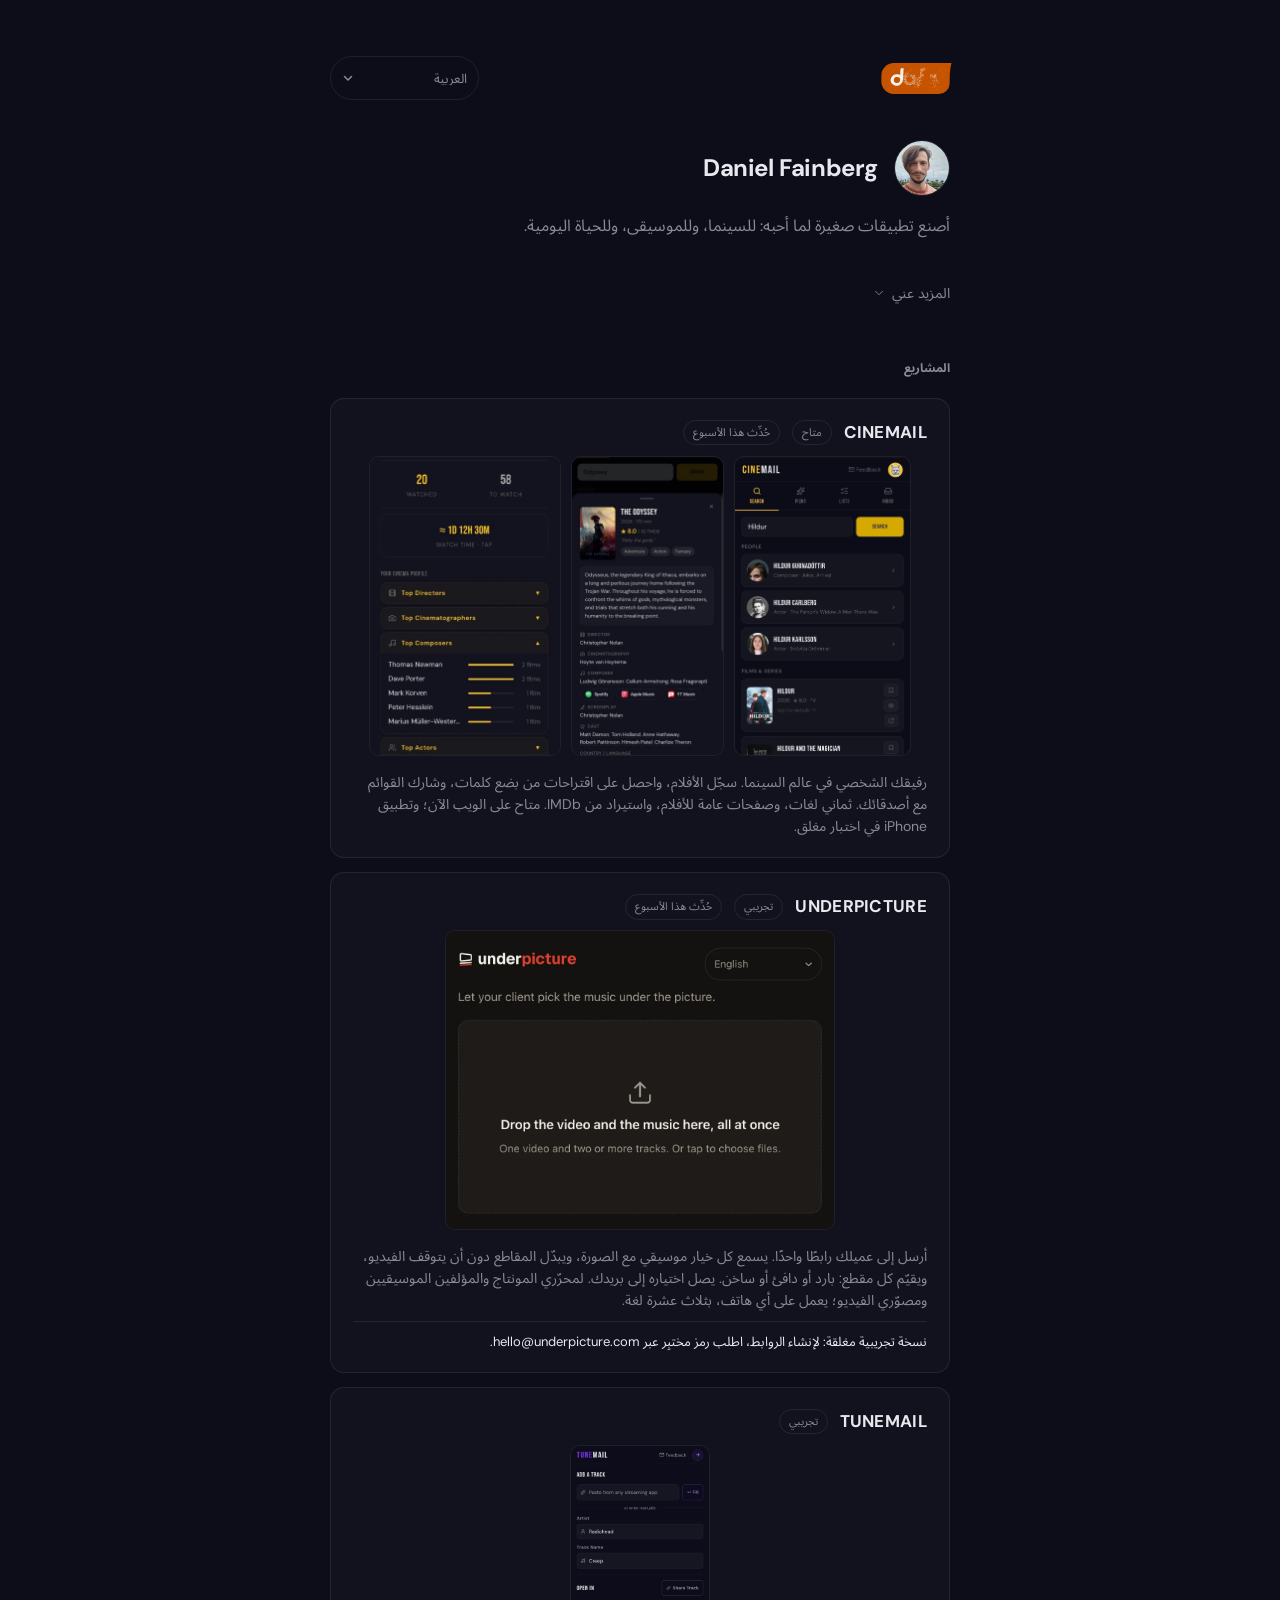
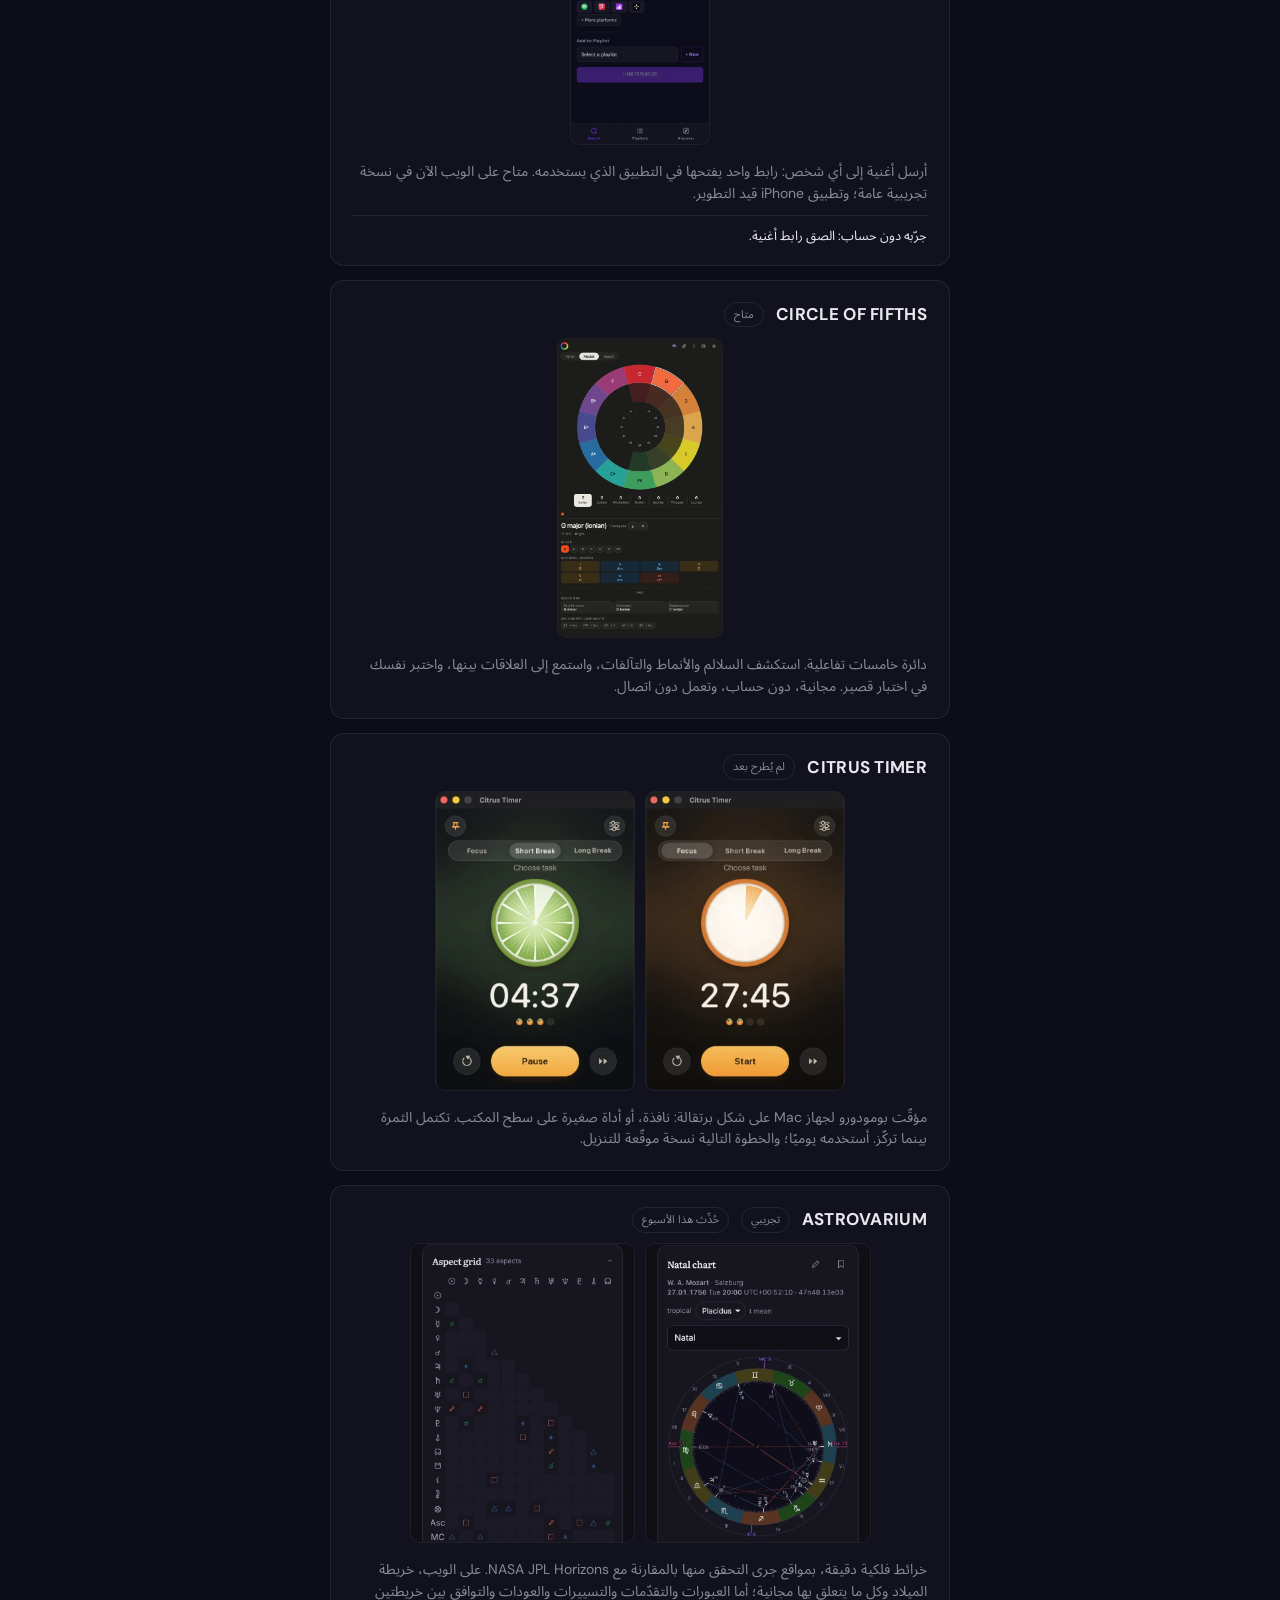
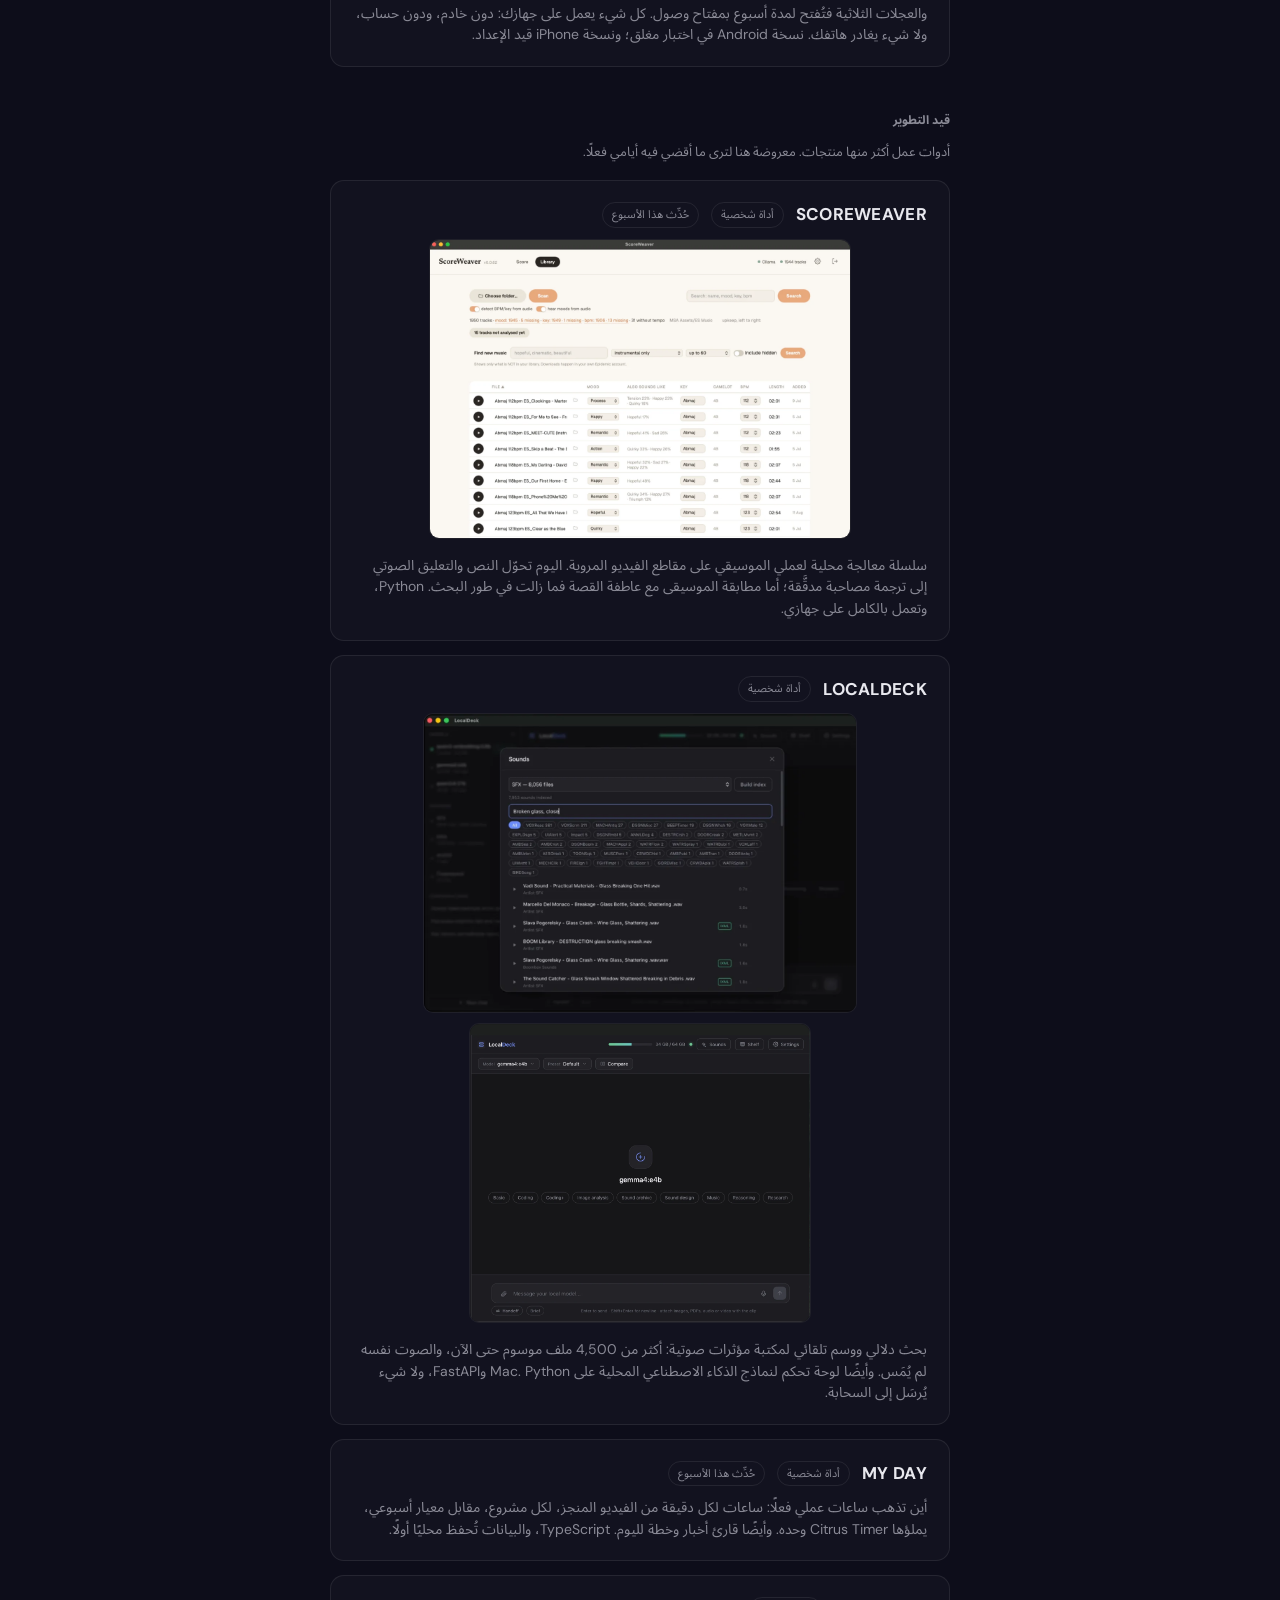
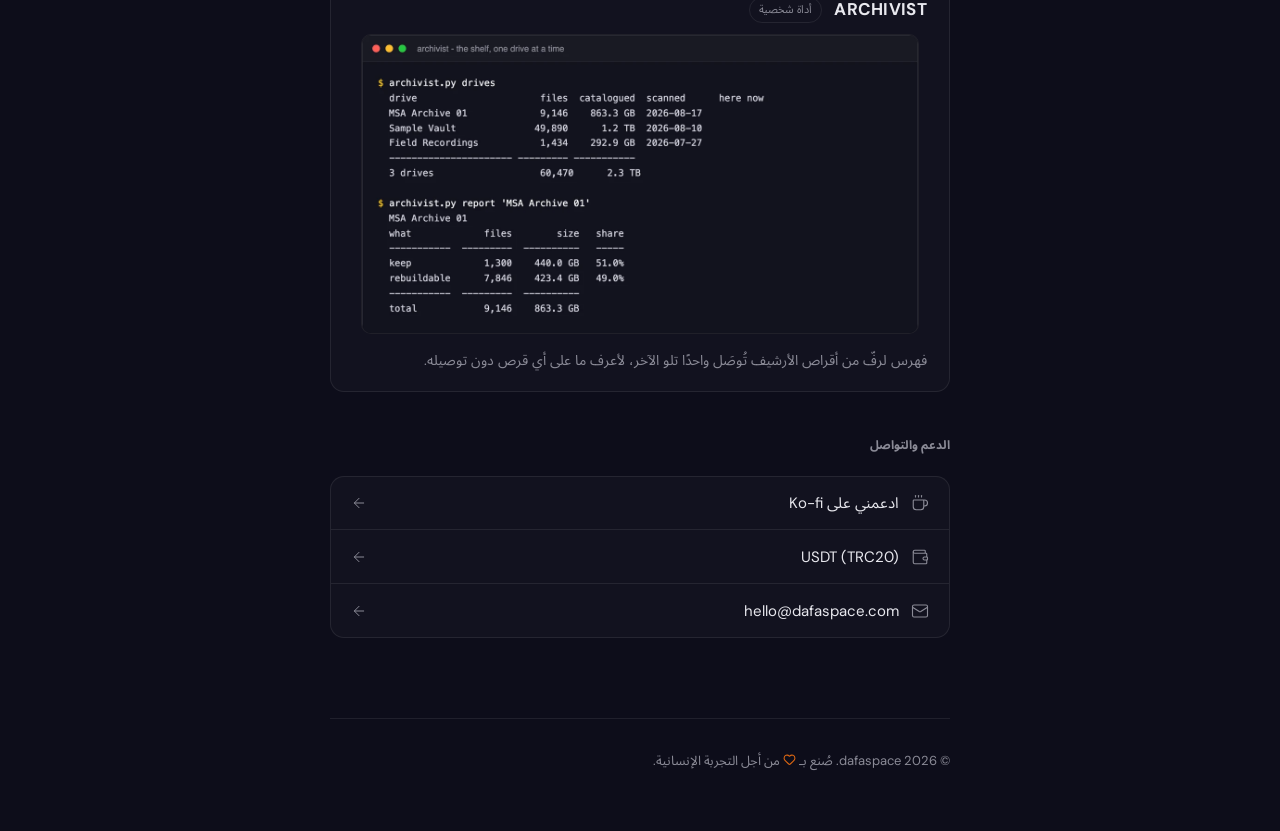
==== commit c99c3cfe: "Link previews and icons from Tastebook: og:image (the word leaf), og:locale per language, twitter ca" ====
--- a/ar/index.html
+++ b/ar/index.html
@@ -9,9 +9,18 @@
   <meta property="og:description" data-t-attr="content:meta.ogDescription" content="تطبيقات صغيرة من مطوّر مستقل واحد، كلٌّ منها لمهمة واحدة. السينما، ونظرية الموسيقى، وعلم التنجيم، وأدوات للموسيقيين.">
   <meta property="og:type" content="website">
   <meta property="og:url" content="https://dafaspace.com/ar/">
+  <meta property="og:site_name" content="dafaspace">
+  <meta property="og:locale" content="ar_AR">
+  <meta property="og:image" content="https://dafaspace.com/og-image.png">
+  <meta property="og:image:width" content="1200">
+  <meta property="og:image:height" content="630">
+  <meta property="og:image:alt" content="dafaspace">
+  <meta name="twitter:card" content="summary_large_image">
   <meta name="theme-color" content="#0d0d1a">
   <title data-t="meta.title">dafaspace - Daniel Fainberg</title>
   <link rel="icon" href="logo-mark.svg" type="image/svg+xml">
+  <link rel="icon" href="favicon-32.png" type="image/png" sizes="32x32">
+  <link rel="apple-touch-icon" href="apple-touch-icon.png">
 
   <link rel="preconnect" href="https://fonts.googleapis.com">
   <link rel="preconnect" href="https://fonts.gstatic.com" crossorigin>
